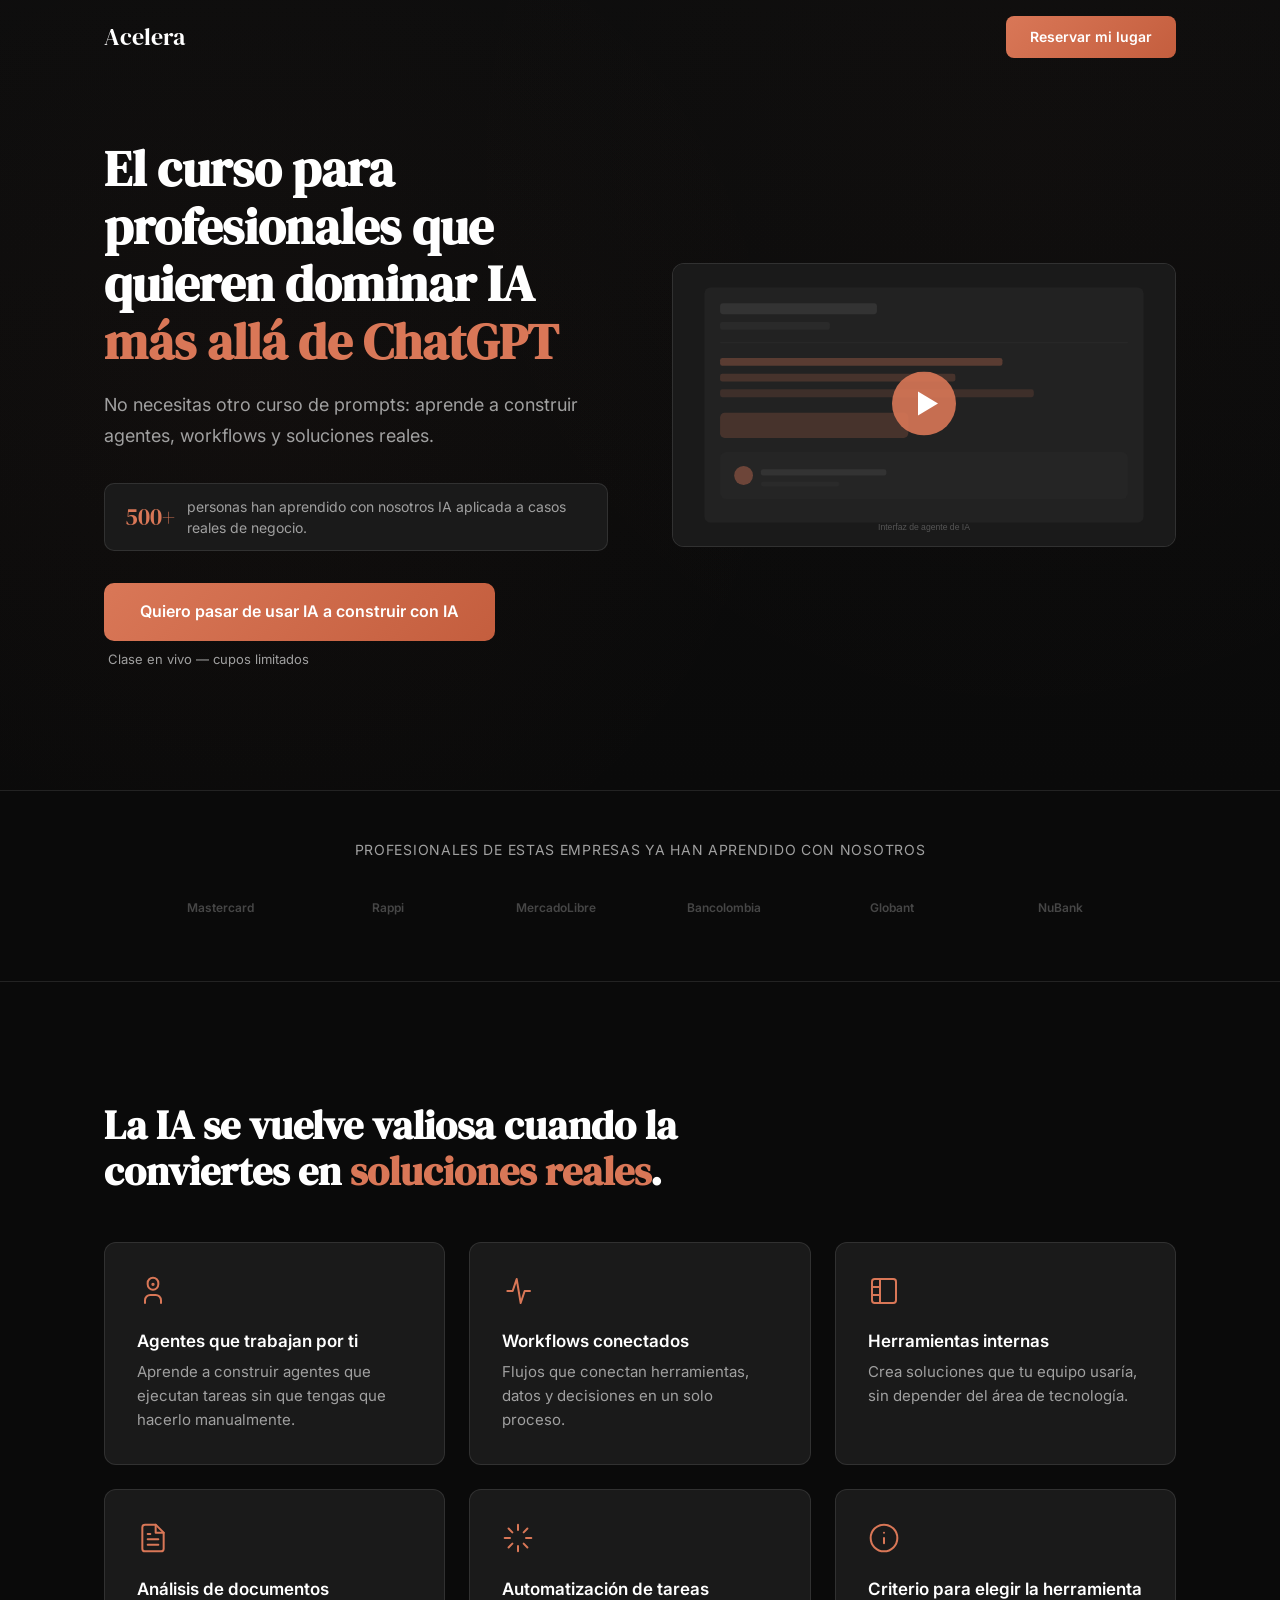
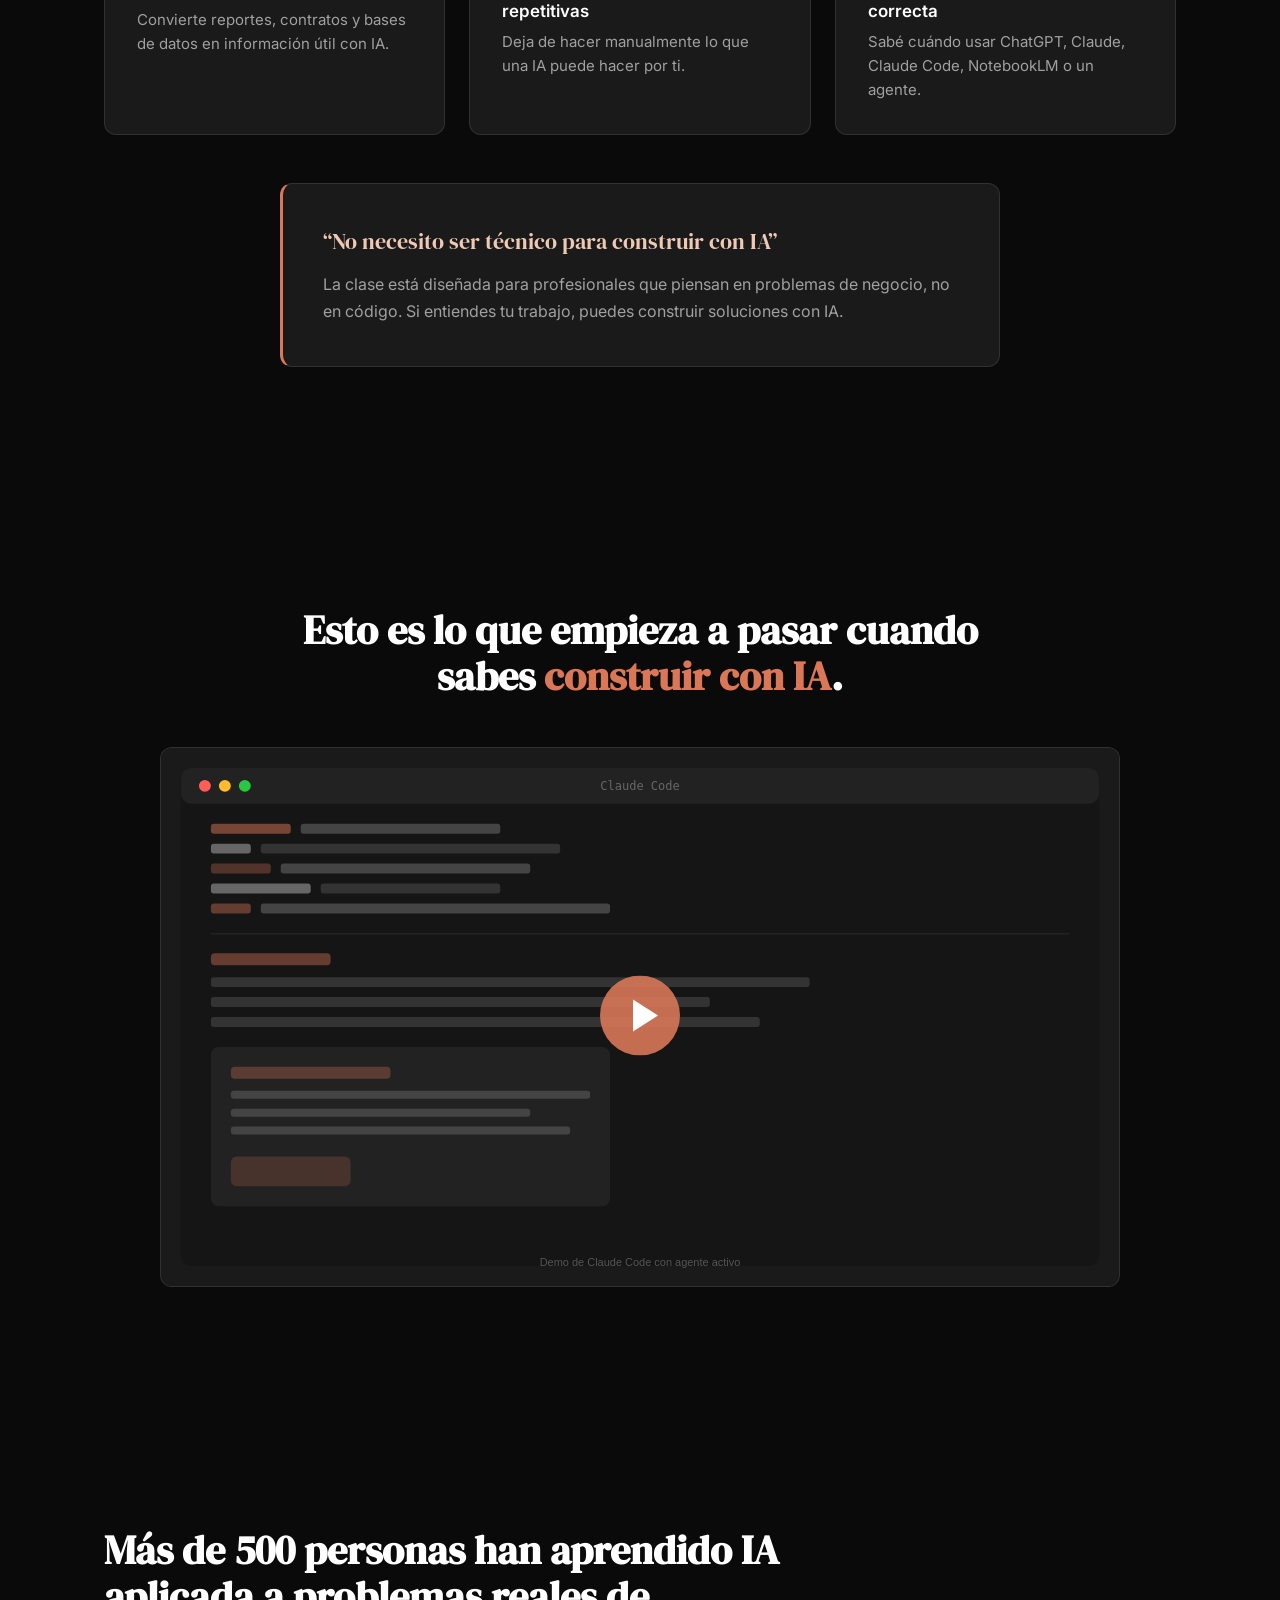
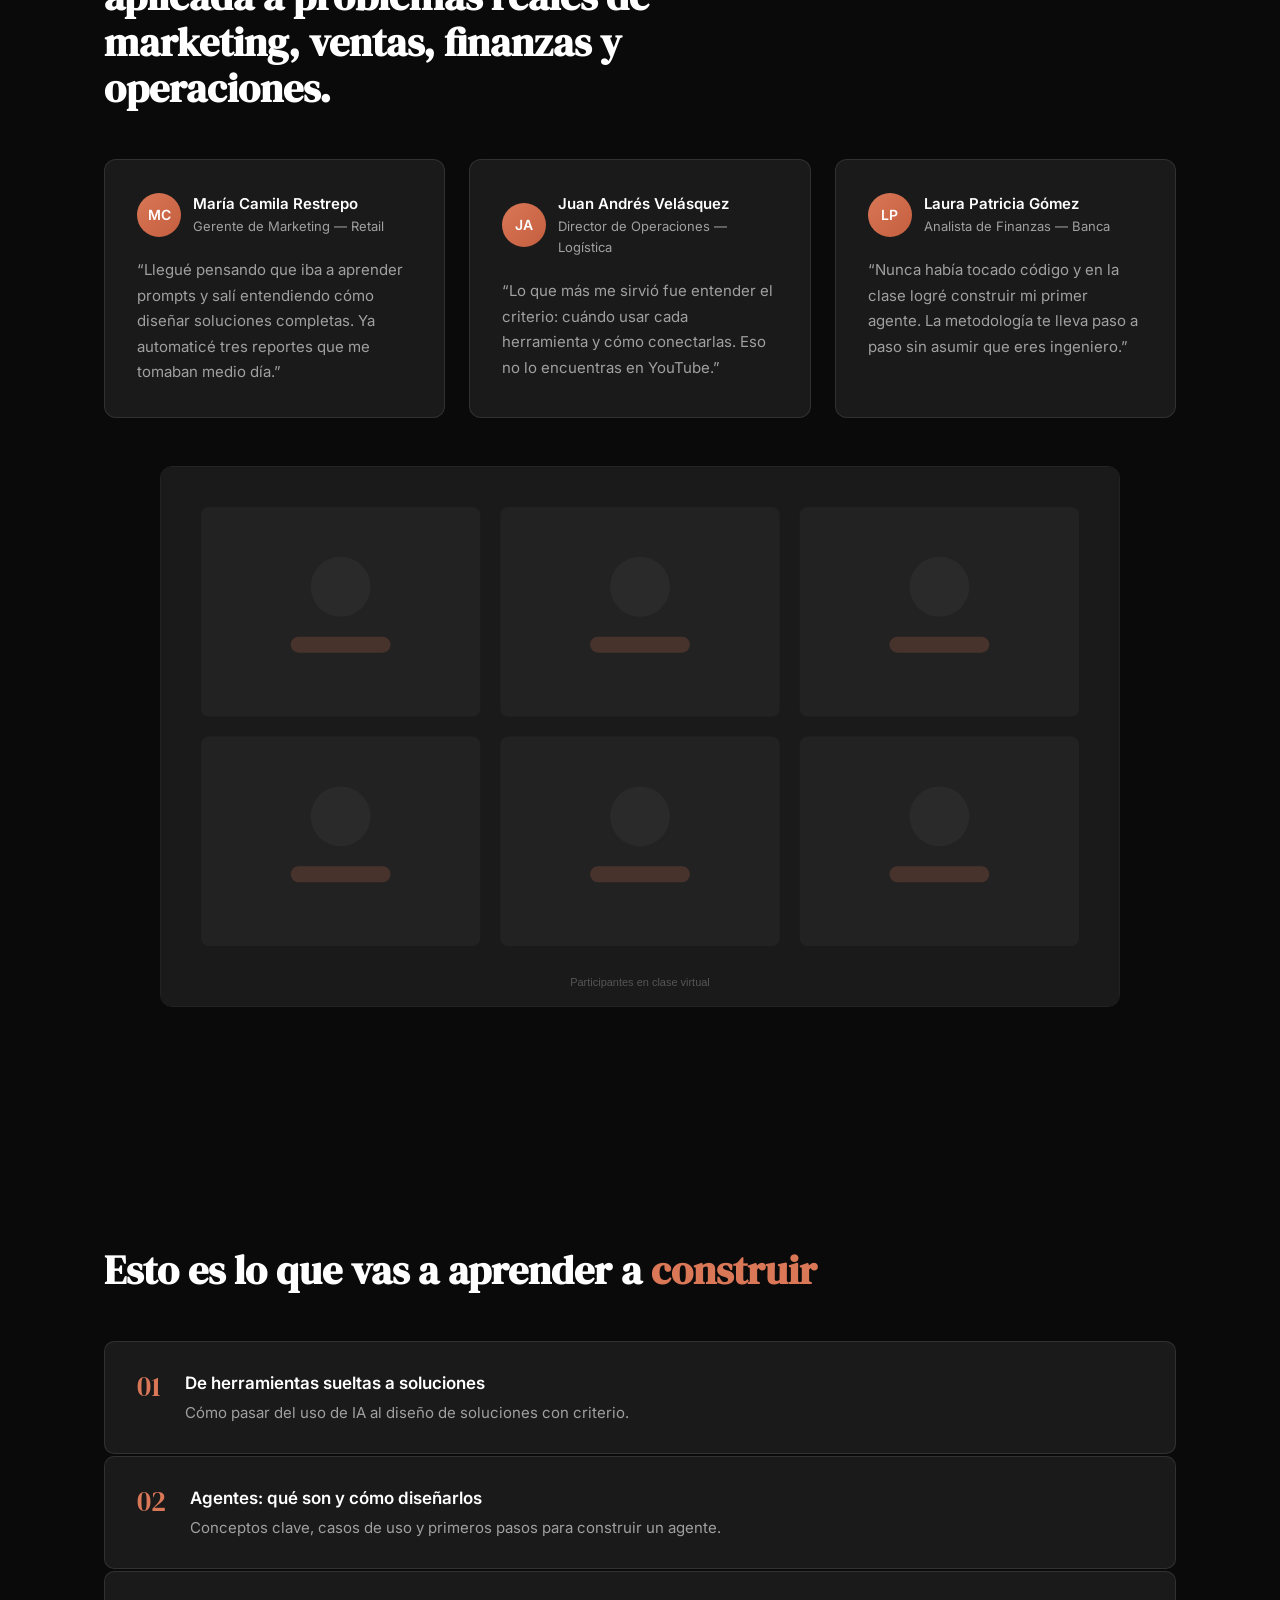
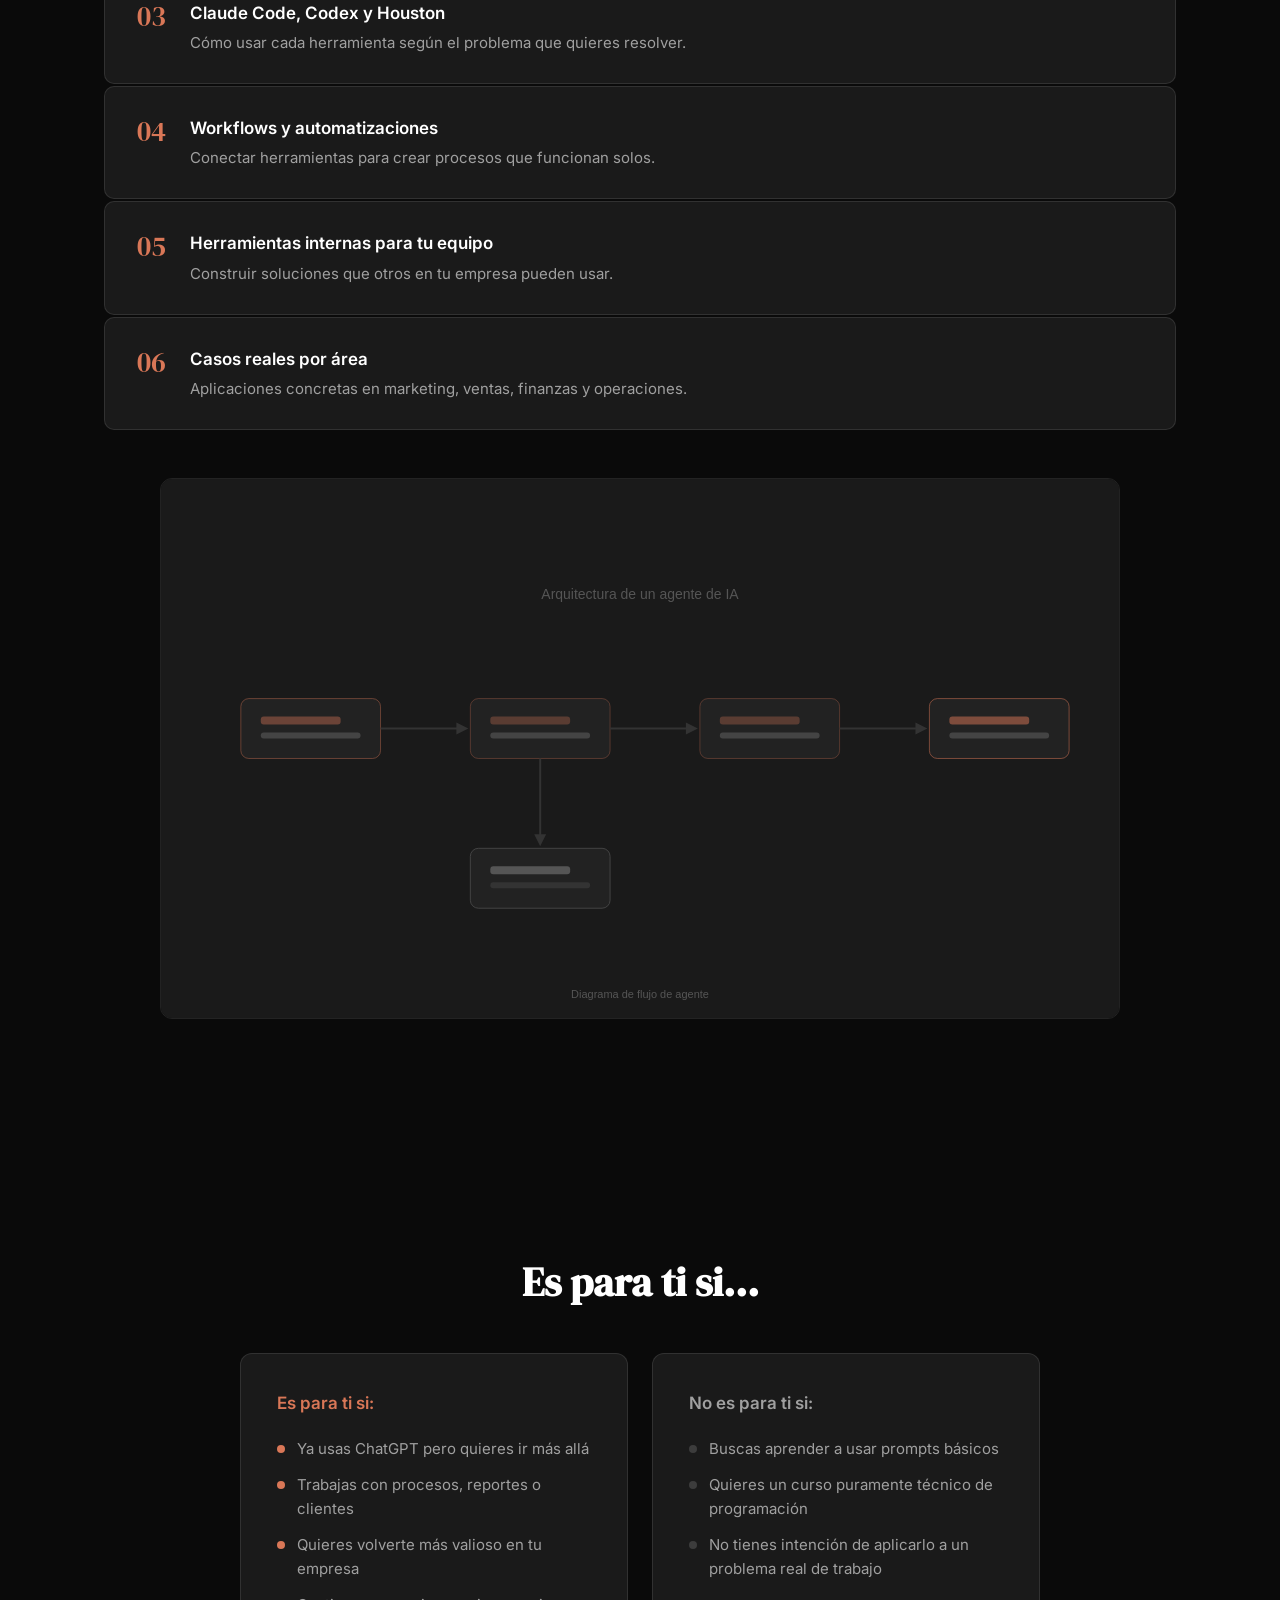
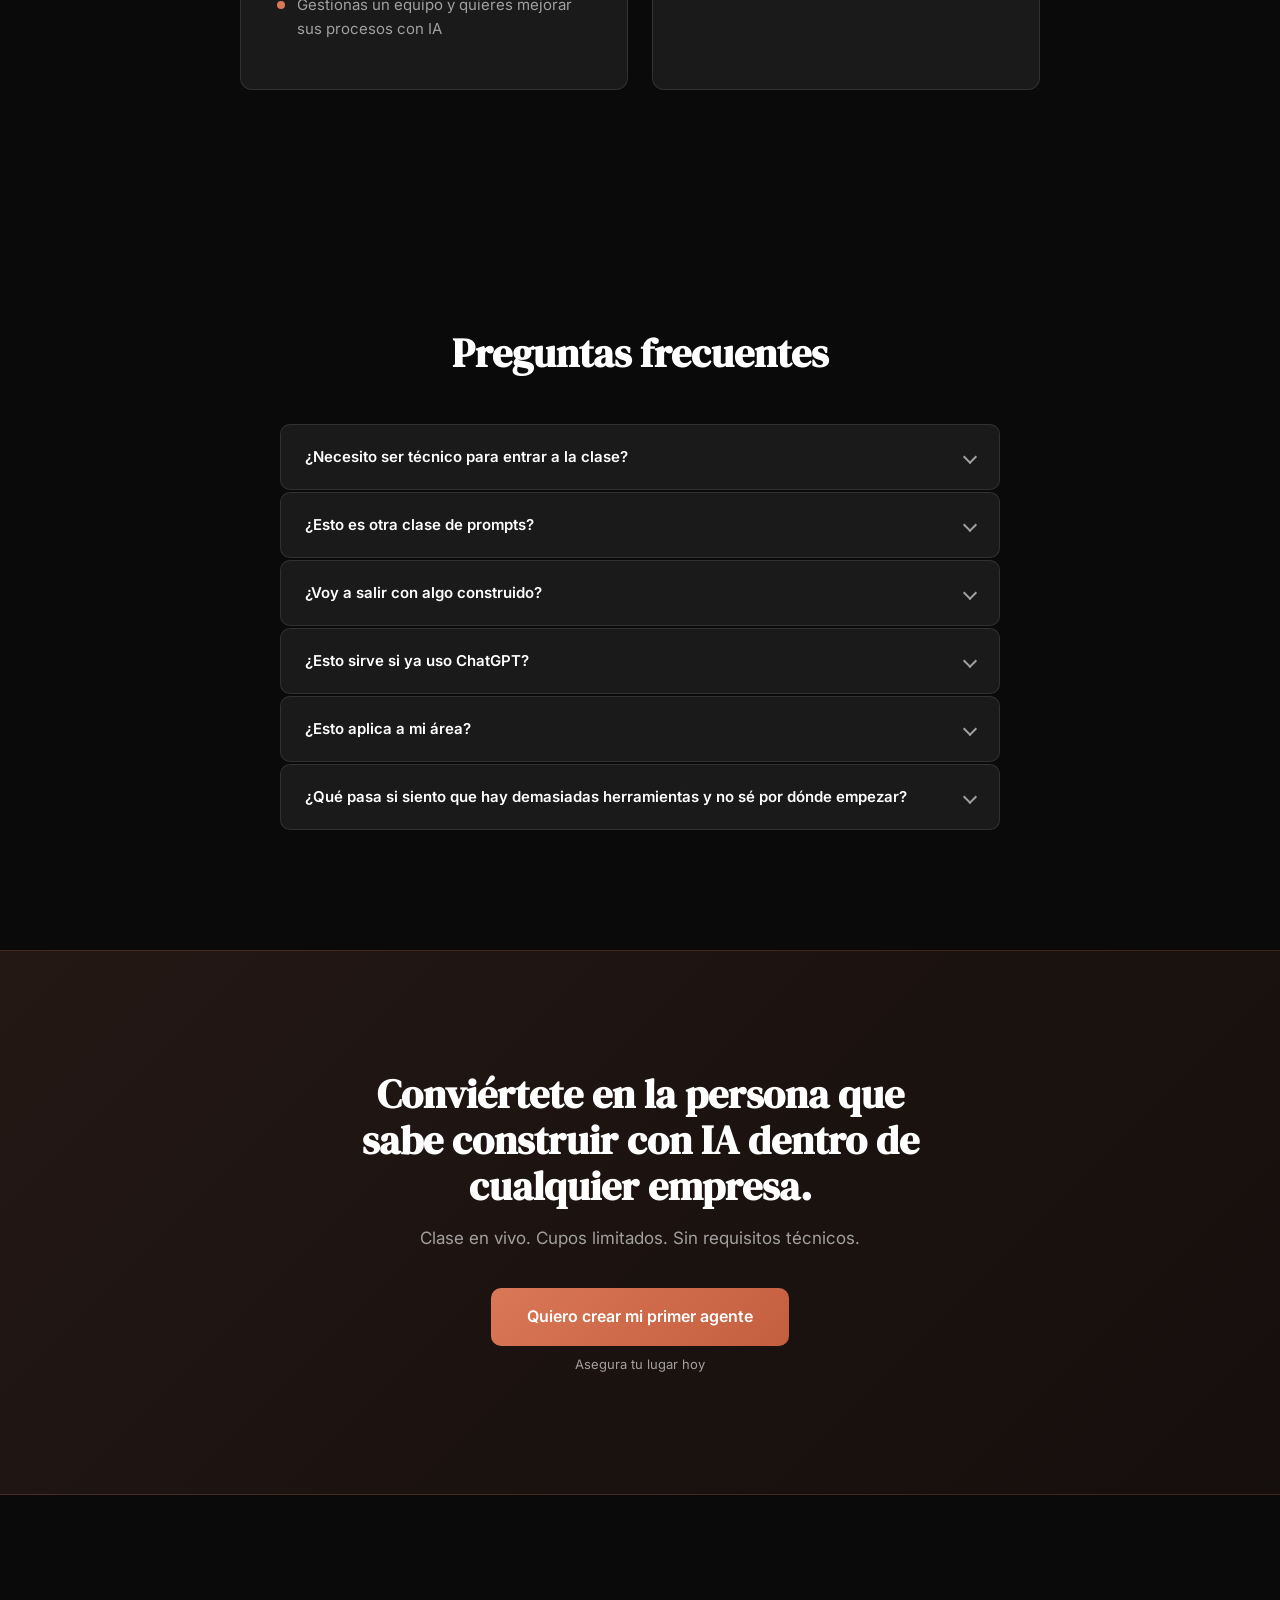
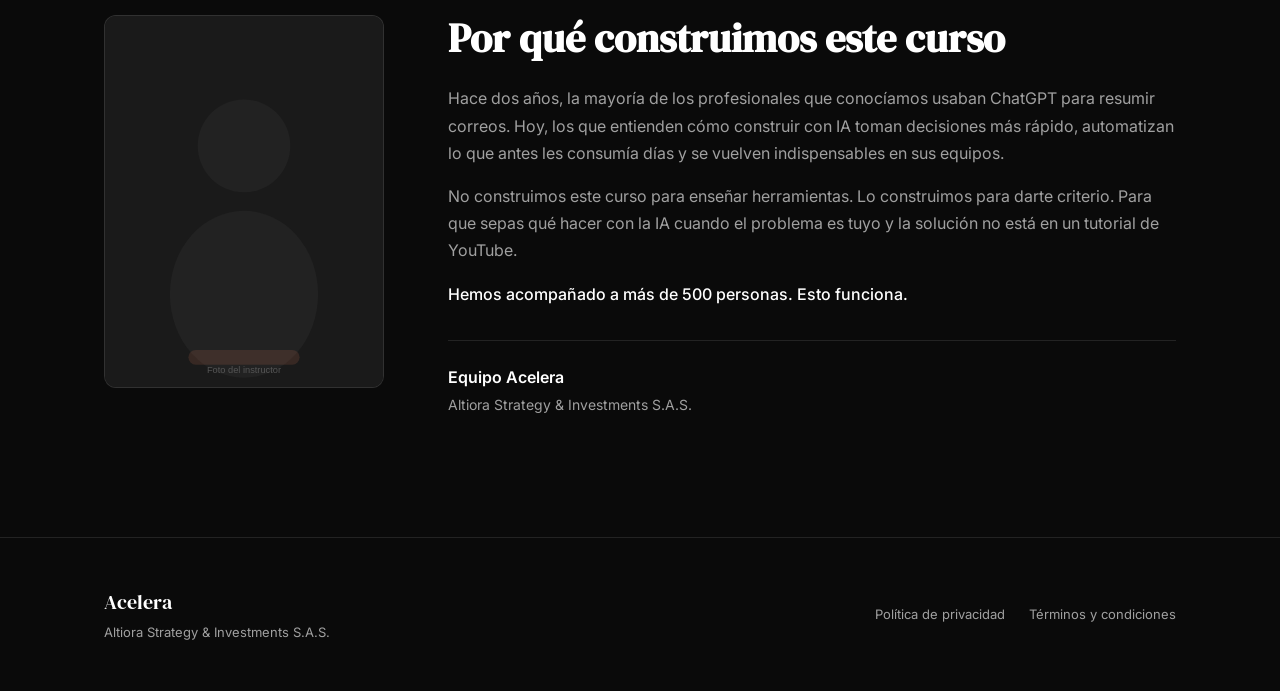
==== index.html @ f818c4be "Implementación +  tests landing page" ====
<!DOCTYPE html>
<html lang="es">
<head>
  <meta charset="UTF-8">
  <meta name="viewport" content="width=device-width, initial-scale=1.0">
  <meta name="description" content="Curso en vivo de IA aplicada al trabajo real. Aprende a construir agentes, workflows y soluciones reales. Sin requisitos t&eacute;cnicos.">
  <title>Curso de IA Aplicada al Trabajo Real | Acelera</title>
  <link rel="preconnect" href="https://fonts.googleapis.com">
  <link rel="preconnect" href="https://fonts.gstatic.com" crossorigin>
  <link href="https://fonts.googleapis.com/css2?family=DM+Serif+Display&family=Inter:wght@400;500;600;700&display=swap" rel="stylesheet">
  <link rel="stylesheet" href="styles.css">
</head>
<body>

  <!-- NAVBAR -->
  <nav class="navbar" id="navbar">
    <div class="container navbar__inner">
      <a href="#" class="navbar__logo">Acelera</a>
      <button class="navbar__toggle" id="navToggle" aria-label="Abrir men&uacute;">
        <span></span>
        <span></span>
        <span></span>
      </button>
      <a href="#cta-final" class="btn btn--primary navbar__cta">Reservar mi lugar</a>
    </div>
  </nav>

  <!-- BLOQUE 1: HERO -->
  <section class="hero" id="hero">
    <div class="container hero__inner">
      <div class="hero__content">
        <h1 class="hero__title">El curso para profesionales que quieren dominar IA <span class="text-accent">m&aacute;s all&aacute; de ChatGPT</span></h1>
        <p class="hero__subtitle">No necesitas otro curso de prompts: aprende a construir agentes, workflows y soluciones reales.</p>
        <div class="hero__proof">
          <div class="proof-badge">
            <span class="proof-badge__number">500+</span>
            <span class="proof-badge__text">personas han aprendido con nosotros IA aplicada a casos reales de negocio.</span>
          </div>
        </div>
        <div class="hero__cta">
          <a href="#cta-final" class="btn btn--primary btn--large">Quiero pasar de usar IA a construir con IA</a>
          <span class="hero__cta-sub">Clase en vivo &mdash; cupos limitados</span>
        </div>
      </div>
      <div class="hero__visual">
        <div class="video-placeholder" data-label="VIDEO: Demo de agente de IA en acci&oacute;n">
          <div class="video-inner">
            <img src="assets/placeholder-hero.svg" alt="Demo de un agente de IA siendo construido en clase en vivo" width="640" height="360">
            <button class="play-btn" aria-label="Reproducir video">
              <svg width="64" height="64" viewBox="0 0 64 64" fill="none">
                <circle cx="32" cy="32" r="32" fill="rgba(217,119,87,0.9)"/>
                <polygon points="26,20 26,44 46,32" fill="#fff"/>
              </svg>
            </button>
          </div>
        </div>
      </div>
    </div>
  </section>

  <!-- BLOQUE 2: LOGOS -->
  <section class="logos" id="logos">
    <div class="container">
      <p class="logos__intro">Profesionales de estas empresas ya han aprendido con nosotros</p>
      <div class="logos__grid">
        <div class="logos__item">
          <svg viewBox="0 0 160 40" fill="currentColor" aria-label="Mastercard"><text x="50%" y="50%" dominant-baseline="middle" text-anchor="middle" font-family="Inter" font-size="16" font-weight="600">Mastercard</text></svg>
        </div>
        <div class="logos__item">
          <svg viewBox="0 0 160 40" fill="currentColor" aria-label="Rappi"><text x="50%" y="50%" dominant-baseline="middle" text-anchor="middle" font-family="Inter" font-size="16" font-weight="600">Rappi</text></svg>
        </div>
        <div class="logos__item">
          <svg viewBox="0 0 160 40" fill="currentColor" aria-label="MercadoLibre"><text x="50%" y="50%" dominant-baseline="middle" text-anchor="middle" font-family="Inter" font-size="16" font-weight="600">MercadoLibre</text></svg>
        </div>
        <div class="logos__item">
          <svg viewBox="0 0 160 40" fill="currentColor" aria-label="Bancolombia"><text x="50%" y="50%" dominant-baseline="middle" text-anchor="middle" font-family="Inter" font-size="16" font-weight="600">Bancolombia</text></svg>
        </div>
        <div class="logos__item">
          <svg viewBox="0 0 160 40" fill="currentColor" aria-label="Globant"><text x="50%" y="50%" dominant-baseline="middle" text-anchor="middle" font-family="Inter" font-size="16" font-weight="600">Globant</text></svg>
        </div>
        <div class="logos__item">
          <svg viewBox="0 0 160 40" fill="currentColor" aria-label="NuBank"><text x="50%" y="50%" dominant-baseline="middle" text-anchor="middle" font-family="Inter" font-size="16" font-weight="600">NuBank</text></svg>
        </div>
      </div>
    </div>
  </section>

  <!-- BLOQUE 3: FEATURES -->
  <section class="features" id="features">
    <div class="container">
      <h2 class="section-title">La IA se vuelve valiosa cuando la conviertes en <span class="text-accent">soluciones reales</span>.</h2>
      <div class="features__grid">
        <div class="feature-card">
          <div class="feature-card__icon">
            <svg width="32" height="32" viewBox="0 0 24 24" fill="none" stroke="currentColor" stroke-width="1.5" stroke-linecap="round" stroke-linejoin="round">
              <path d="M12 2a4 4 0 0 1 4 4v1a4 4 0 0 1-8 0V6a4 4 0 0 1 4-4z"/>
              <path d="M6 21v-2a4 4 0 0 1 4-4h4a4 4 0 0 1 4 4v2"/>
              <circle cx="12" cy="7" r="0.5" fill="currentColor"/>
            </svg>
          </div>
          <h3 class="feature-card__title">Agentes que trabajan por ti</h3>
          <p class="feature-card__desc">Aprende a construir agentes que ejecutan tareas sin que tengas que hacerlo manualmente.</p>
        </div>
        <div class="feature-card">
          <div class="feature-card__icon">
            <svg width="32" height="32" viewBox="0 0 24 24" fill="none" stroke="currentColor" stroke-width="1.5" stroke-linecap="round" stroke-linejoin="round">
              <path d="M4 12h4l3-9 3 18 3-9h4"/>
            </svg>
          </div>
          <h3 class="feature-card__title">Workflows conectados</h3>
          <p class="feature-card__desc">Flujos que conectan herramientas, datos y decisiones en un solo proceso.</p>
        </div>
        <div class="feature-card">
          <div class="feature-card__icon">
            <svg width="32" height="32" viewBox="0 0 24 24" fill="none" stroke="currentColor" stroke-width="1.5" stroke-linecap="round" stroke-linejoin="round">
              <rect x="3" y="3" width="18" height="18" rx="2"/>
              <path d="M9 3v18"/>
              <path d="M3 9h6"/>
              <path d="M3 15h6"/>
            </svg>
          </div>
          <h3 class="feature-card__title">Herramientas internas</h3>
          <p class="feature-card__desc">Crea soluciones que tu equipo usar&iacute;a, sin depender del &aacute;rea de tecnolog&iacute;a.</p>
        </div>
        <div class="feature-card">
          <div class="feature-card__icon">
            <svg width="32" height="32" viewBox="0 0 24 24" fill="none" stroke="currentColor" stroke-width="1.5" stroke-linecap="round" stroke-linejoin="round">
              <path d="M14 2H6a2 2 0 0 0-2 2v16a2 2 0 0 0 2 2h12a2 2 0 0 0 2-2V8z"/>
              <path d="M14 2v6h6"/>
              <path d="M16 13H8"/>
              <path d="M16 17H8"/>
              <path d="M10 9H8"/>
            </svg>
          </div>
          <h3 class="feature-card__title">An&aacute;lisis de documentos</h3>
          <p class="feature-card__desc">Convierte reportes, contratos y bases de datos en informaci&oacute;n &uacute;til con IA.</p>
        </div>
        <div class="feature-card">
          <div class="feature-card__icon">
            <svg width="32" height="32" viewBox="0 0 24 24" fill="none" stroke="currentColor" stroke-width="1.5" stroke-linecap="round" stroke-linejoin="round">
              <path d="M12 2v4"/>
              <path d="M12 18v4"/>
              <path d="M4.93 4.93l2.83 2.83"/>
              <path d="M16.24 16.24l2.83 2.83"/>
              <path d="M2 12h4"/>
              <path d="M18 12h4"/>
              <path d="M4.93 19.07l2.83-2.83"/>
              <path d="M16.24 7.76l2.83-2.83"/>
            </svg>
          </div>
          <h3 class="feature-card__title">Automatizaci&oacute;n de tareas repetitivas</h3>
          <p class="feature-card__desc">Deja de hacer manualmente lo que una IA puede hacer por ti.</p>
        </div>
        <div class="feature-card">
          <div class="feature-card__icon">
            <svg width="32" height="32" viewBox="0 0 24 24" fill="none" stroke="currentColor" stroke-width="1.5" stroke-linecap="round" stroke-linejoin="round">
              <circle cx="12" cy="12" r="10"/>
              <path d="M12 16v-4"/>
              <path d="M12 8h.01"/>
            </svg>
          </div>
          <h3 class="feature-card__title">Criterio para elegir la herramienta correcta</h3>
          <p class="feature-card__desc">Sab&eacute; cu&aacute;ndo usar ChatGPT, Claude, Claude Code, NotebookLM o un agente.</p>
        </div>
      </div>

      <!-- Manejo de objecion -->
      <div class="objection-card">
        <p class="objection-card__quote">&ldquo;No necesito ser t&eacute;cnico para construir con IA&rdquo;</p>
        <p class="objection-card__text">La clase est&aacute; dise&ntilde;ada para profesionales que piensan en problemas de negocio, no en c&oacute;digo. Si entiendes tu trabajo, puedes construir soluciones con IA.</p>
      </div>
    </div>
  </section>

  <!-- BLOQUE 4: VIDEO DEMO -->
  <section class="demo" id="demo">
    <div class="container">
      <h2 class="section-title">Esto es lo que empieza a pasar cuando sabes <span class="text-accent">construir con IA</span>.</h2>
      <div class="video-placeholder video-placeholder--large" data-label="VIDEO: Demo del curso">
        <div class="video-inner">
          <img src="assets/placeholder-demo.svg" alt="Captura de pantalla de Claude Code con un agente activo siendo construido en la clase" width="960" height="540">
          <button class="play-btn" aria-label="Reproducir video de demostraci&oacute;n">
            <svg width="80" height="80" viewBox="0 0 80 80" fill="none">
              <circle cx="40" cy="40" r="40" fill="rgba(217,119,87,0.9)"/>
              <polygon points="33,24 33,56 58,40" fill="#fff"/>
            </svg>
          </button>
        </div>
      </div>
    </div>
  </section>

  <!-- BLOQUE 5: TESTIMONIOS -->
  <section class="testimonials" id="testimonials">
    <div class="container">
      <h2 class="section-title">M&aacute;s de 500 personas han aprendido IA aplicada a problemas reales de marketing, ventas, finanzas y operaciones.</h2>
      <div class="testimonials__grid">
        <div class="testimonial-card">
          <div class="testimonial-card__header">
            <div class="testimonial-card__avatar">MC</div>
            <div>
              <p class="testimonial-card__name">Mar&iacute;a Camila Restrepo</p>
              <p class="testimonial-card__role">Gerente de Marketing &mdash; Retail</p>
            </div>
          </div>
          <blockquote class="testimonial-card__quote">&ldquo;Llegu&eacute; pensando que iba a aprender prompts y sal&iacute; entendiendo c&oacute;mo dise&ntilde;ar soluciones completas. Ya automatic&eacute; tres reportes que me tomaban medio d&iacute;a.&rdquo;</blockquote>
        </div>
        <div class="testimonial-card">
          <div class="testimonial-card__header">
            <div class="testimonial-card__avatar">JA</div>
            <div>
              <p class="testimonial-card__name">Juan Andr&eacute;s Vel&aacute;squez</p>
              <p class="testimonial-card__role">Director de Operaciones &mdash; Log&iacute;stica</p>
            </div>
          </div>
          <blockquote class="testimonial-card__quote">&ldquo;Lo que m&aacute;s me sirvi&oacute; fue entender el criterio: cu&aacute;ndo usar cada herramienta y c&oacute;mo conectarlas. Eso no lo encuentras en YouTube.&rdquo;</blockquote>
        </div>
        <div class="testimonial-card">
          <div class="testimonial-card__header">
            <div class="testimonial-card__avatar">LP</div>
            <div>
              <p class="testimonial-card__name">Laura Patricia G&oacute;mez</p>
              <p class="testimonial-card__role">Analista de Finanzas &mdash; Banca</p>
            </div>
          </div>
          <blockquote class="testimonial-card__quote">&ldquo;Nunca hab&iacute;a tocado c&oacute;digo y en la clase logr&eacute; construir mi primer agente. La metodolog&iacute;a te lleva paso a paso sin asumir que eres ingeniero.&rdquo;</blockquote>
        </div>
      </div>
      <figure class="img-placeholder" data-label="IMAGEN: Participantes en clase virtual">
        <img src="assets/placeholder-testimonials.svg" alt="Grupo de personas participando activamente en una clase virtual de IA, pantallas visibles con interfaces de trabajo" loading="lazy" width="960" height="540">
      </figure>
    </div>
  </section>

  <!-- BLOQUE 6: CONTENIDO DEL CURSO -->
  <section class="curriculum" id="curriculum">
    <div class="container">
      <h2 class="section-title">Esto es lo que vas a aprender a <span class="text-accent">construir</span></h2>
      <div class="curriculum__list">
        <div class="curriculum__item">
          <span class="curriculum__number">01</span>
          <div>
            <h3 class="curriculum__module">De herramientas sueltas a soluciones</h3>
            <p class="curriculum__desc">C&oacute;mo pasar del uso de IA al dise&ntilde;o de soluciones con criterio.</p>
          </div>
        </div>
        <div class="curriculum__item">
          <span class="curriculum__number">02</span>
          <div>
            <h3 class="curriculum__module">Agentes: qu&eacute; son y c&oacute;mo dise&ntilde;arlos</h3>
            <p class="curriculum__desc">Conceptos clave, casos de uso y primeros pasos para construir un agente.</p>
          </div>
        </div>
        <div class="curriculum__item">
          <span class="curriculum__number">03</span>
          <div>
            <h3 class="curriculum__module">Claude Code, Codex y Houston</h3>
            <p class="curriculum__desc">C&oacute;mo usar cada herramienta seg&uacute;n el problema que quieres resolver.</p>
          </div>
        </div>
        <div class="curriculum__item">
          <span class="curriculum__number">04</span>
          <div>
            <h3 class="curriculum__module">Workflows y automatizaciones</h3>
            <p class="curriculum__desc">Conectar herramientas para crear procesos que funcionan solos.</p>
          </div>
        </div>
        <div class="curriculum__item">
          <span class="curriculum__number">05</span>
          <div>
            <h3 class="curriculum__module">Herramientas internas para tu equipo</h3>
            <p class="curriculum__desc">Construir soluciones que otros en tu empresa pueden usar.</p>
          </div>
        </div>
        <div class="curriculum__item">
          <span class="curriculum__number">06</span>
          <div>
            <h3 class="curriculum__module">Casos reales por &aacute;rea</h3>
            <p class="curriculum__desc">Aplicaciones concretas en marketing, ventas, finanzas y operaciones.</p>
          </div>
        </div>
      </div>
      <figure class="img-placeholder" data-label="IMAGEN: Diagrama de flujo de agente de IA">
        <img src="assets/placeholder-curriculum.svg" alt="Diagrama visual de flujo mostrando la arquitectura de un agente de IA en pantalla" loading="lazy" width="960" height="540">
      </figure>
    </div>
  </section>

  <!-- BLOQUE 7: PARA QUIEN ES -->
  <section class="audience" id="audience">
    <div class="container">
      <h2 class="section-title">Es para ti si...</h2>
      <div class="audience__grid">
        <div class="audience__col audience__col--yes">
          <h3 class="audience__heading audience__heading--yes">Es para ti si:</h3>
          <ul class="audience__list">
            <li>Ya usas ChatGPT pero quieres ir m&aacute;s all&aacute;</li>
            <li>Trabajas con procesos, reportes o clientes</li>
            <li>Quieres volverte m&aacute;s valioso en tu empresa</li>
            <li>Gestionas un equipo y quieres mejorar sus procesos con IA</li>
          </ul>
        </div>
        <div class="audience__col audience__col--no">
          <h3 class="audience__heading audience__heading--no">No es para ti si:</h3>
          <ul class="audience__list">
            <li>Buscas aprender a usar prompts b&aacute;sicos</li>
            <li>Quieres un curso puramente t&eacute;cnico de programaci&oacute;n</li>
            <li>No tienes intenci&oacute;n de aplicarlo a un problema real de trabajo</li>
          </ul>
        </div>
      </div>
    </div>
  </section>

  <!-- BLOQUE 8: FAQ -->
  <section class="faq" id="faq">
    <div class="container">
      <h2 class="section-title">Preguntas frecuentes</h2>
      <div class="faq__list">
        <details class="faq__item">
          <summary class="faq__question">&iquest;Necesito ser t&eacute;cnico para entrar a la clase?</summary>
          <div class="faq__answer">
            <p>No. La clase est&aacute; pensada para profesionales y empresarios. La idea es que entiendas c&oacute;mo pensar, dise&ntilde;ar y construir soluciones usando herramientas como Claude Code, Codex, Houston, ChatGPT, agentes y automatizaciones.</p>
          </div>
        </details>
        <details class="faq__item">
          <summary class="faq__question">&iquest;Esto es otra clase de prompts?</summary>
          <div class="faq__answer">
            <p>No. Los prompts son solo una parte peque&ntilde;a. El enfoque es aprender a construir soluciones reales: agentes, workflows, automatizaciones, herramientas internas, reportes y procesos que puedes aplicar en tu trabajo.</p>
          </div>
        </details>
        <details class="faq__item">
          <summary class="faq__question">&iquest;Voy a salir con algo construido?</summary>
          <div class="faq__answer">
            <p>La idea es que salgas entendiendo c&oacute;mo se construye una soluci&oacute;n real con IA y avances hacia tu primer agente, workflow o sistema aplicado a una tarea concreta.</p>
          </div>
        </details>
        <details class="faq__item">
          <summary class="faq__question">&iquest;Esto sirve si ya uso ChatGPT?</summary>
          <div class="faq__answer">
            <p>S&iacute;. Esta clase es exactamente para pasar del uso b&aacute;sico de ChatGPT a un nivel m&aacute;s avanzado: saber cu&aacute;ndo usar ChatGPT, Claude, Claude Code, NotebookLM, Codex, Houston, agentes o automatizaciones seg&uacute;n el problema.</p>
          </div>
        </details>
        <details class="faq__item">
          <summary class="faq__question">&iquest;Esto aplica a mi &aacute;rea?</summary>
          <div class="faq__answer">
            <p>S&iacute;, si trabajas con informaci&oacute;n, procesos, reportes, clientes, documentos, reuniones o tareas repetitivas. Se aterrizan casos en marketing, ventas, finanzas, operaciones y procesos internos.</p>
          </div>
        </details>
        <details class="faq__item">
          <summary class="faq__question">&iquest;Qu&eacute; pasa si siento que hay demasiadas herramientas y no s&eacute; por d&oacute;nde empezar?</summary>
          <div class="faq__answer">
            <p>Ese es uno de los problemas que vamos a resolver. No necesitas perseguir cada herramienta nueva. Necesitas criterio para saber cu&aacute;l usar, cu&aacute;ndo usarla y c&oacute;mo convertirla en una soluci&oacute;n &uacute;til.</p>
          </div>
        </details>
      </div>
    </div>
  </section>

  <!-- BLOQUE 9: CTA SECUNDARIO -->
  <section class="cta-section" id="cta-final">
    <div class="container cta-section__inner">
      <h2 class="cta-section__title">Convi&eacute;rtete en la persona que sabe construir con IA dentro de cualquier empresa.</h2>
      <p class="cta-section__subtitle">Clase en vivo. Cupos limitados. Sin requisitos t&eacute;cnicos.</p>
      <div class="cta-section__action">
        <a href="#" class="btn btn--primary btn--large">Quiero crear mi primer agente</a>
        <span class="cta-section__sub">Asegura tu lugar hoy</span>
      </div>
    </div>
  </section>

  <!-- BLOQUE 10: FUNDADOR -->
  <section class="founder" id="founder">
    <div class="container founder__inner">
      <div class="founder__photo">
        <img src="assets/placeholder-instructor.svg" alt="Foto del instructor del curso de IA aplicada" width="300" height="400" loading="lazy">
      </div>
      <div class="founder__content">
        <h2 class="section-title">Por qu&eacute; construimos este curso</h2>
        <div class="founder__text">
          <p>Hace dos a&ntilde;os, la mayor&iacute;a de los profesionales que conoc&iacute;amos usaban ChatGPT para resumir correos. Hoy, los que entienden c&oacute;mo construir con IA toman decisiones m&aacute;s r&aacute;pido, automatizan lo que antes les consum&iacute;a d&iacute;as y se vuelven indispensables en sus equipos.</p>
          <p>No construimos este curso para ense&ntilde;ar herramientas. Lo construimos para darte criterio. Para que sepas qu&eacute; hacer con la IA cuando el problema es tuyo y la soluci&oacute;n no est&aacute; en un tutorial de YouTube.</p>
          <p>Hemos acompa&ntilde;ado a m&aacute;s de 500 personas. Esto funciona.</p>
        </div>
        <div class="founder__signature">
          <p class="founder__name">Equipo Acelera</p>
          <p class="founder__company">Altiora Strategy &amp; Investments S.A.S.</p>
        </div>
      </div>
    </div>
  </section>

  <!-- FOOTER -->
  <footer class="footer">
    <div class="container footer__inner">
      <div class="footer__brand">
        <a href="#" class="footer__logo">Acelera</a>
        <p class="footer__company">Altiora Strategy &amp; Investments S.A.S.</p>
      </div>
      <div class="footer__links">
        <a href="#">Pol&iacute;tica de privacidad</a>
        <a href="#">T&eacute;rminos y condiciones</a>
      </div>
    </div>
  </footer>

  <script src="main.js"></script>
</body>
</html>
---- styles.css ----
/* ========================================
   VARIABLES & RESET
   ======================================== */
:root {
  --color-bg: #0A0A0A;
  --color-surface: #1A1A1A;
  --color-accent: #D97757;
  --color-accent-hover: #C45E3E;
  --color-accent-soft: #F0C9B4;
  --color-text-primary: #FFFFFF;
  --color-text-secondary: #A0A0A0;
  --color-border: rgba(255, 255, 255, 0.1);
  --color-gradient: linear-gradient(135deg, #D97757, #C45E3E);

  --font-body: 'Inter', -apple-system, BlinkMacSystemFont, sans-serif;
  --font-display: 'DM Serif Display', Georgia, serif;

  --container-max: 1120px;
  --section-pad: 120px;
  --section-pad-mobile: 72px;
}

*,
*::before,
*::after {
  margin: 0;
  padding: 0;
  box-sizing: border-box;
}

html {
  font-size: 16px;
  scroll-behavior: smooth;
  -webkit-font-smoothing: antialiased;
  -moz-osx-font-smoothing: grayscale;
}

body {
  font-family: var(--font-body);
  background-color: var(--color-bg);
  color: var(--color-text-primary);
  line-height: 1.6;
  overflow-x: hidden;
}

img {
  max-width: 100%;
  height: auto;
  display: block;
}

a {
  color: inherit;
  text-decoration: none;
}

ul {
  list-style: none;
}

/* ========================================
   UTILITIES
   ======================================== */
.container {
  width: 100%;
  max-width: var(--container-max);
  margin: 0 auto;
  padding: 0 24px;
}

.text-accent {
  color: var(--color-accent);
}

.section-title {
  font-family: var(--font-display);
  font-size: clamp(1.75rem, 4vw, 2.5rem);
  line-height: 1.15;
  margin-bottom: 48px;
  max-width: 720px;
}

/* Scroll animation */
.fade-in {
  opacity: 0;
  transform: translateY(24px);
  transition: opacity 0.6s ease, transform 0.6s ease;
}

.fade-in.visible {
  opacity: 1;
  transform: translateY(0);
}

/* ========================================
   BUTTONS
   ======================================== */
.btn {
  display: inline-flex;
  align-items: center;
  justify-content: center;
  font-family: var(--font-body);
  font-weight: 600;
  font-size: 0.9375rem;
  border: none;
  border-radius: 8px;
  cursor: pointer;
  transition: background-color 0.2s ease, transform 0.15s ease;
  text-align: center;
}

.btn--primary {
  background: var(--color-gradient);
  color: #fff;
  padding: 12px 28px;
}

.btn--primary:hover {
  background: var(--color-accent-hover);
  transform: translateY(-1px);
}

.btn--large {
  padding: 16px 36px;
  font-size: 1rem;
  border-radius: 10px;
}

/* ========================================
   NAVBAR
   ======================================== */
.navbar {
  position: fixed;
  top: 0;
  left: 0;
  right: 0;
  z-index: 1000;
  padding: 16px 0;
  background: transparent;
  transition: background-color 0.3s ease, backdrop-filter 0.3s ease;
}

.navbar.scrolled {
  background: rgba(10, 10, 10, 0.92);
  backdrop-filter: blur(12px);
  -webkit-backdrop-filter: blur(12px);
  border-bottom: 1px solid var(--color-border);
}

.navbar__inner {
  display: flex;
  align-items: center;
  justify-content: space-between;
}

.navbar__logo {
  font-family: var(--font-display);
  font-size: 1.5rem;
  color: var(--color-text-primary);
}

.navbar__cta {
  font-size: 0.875rem;
  padding: 10px 24px;
}

.navbar__toggle {
  display: none;
  flex-direction: column;
  gap: 5px;
  background: none;
  border: none;
  cursor: pointer;
  padding: 4px;
}

.navbar__toggle span {
  display: block;
  width: 22px;
  height: 2px;
  background: var(--color-text-primary);
  border-radius: 2px;
  transition: transform 0.2s ease, opacity 0.2s ease;
}

/* ========================================
   HERO
   ======================================== */
.hero {
  padding-top: 140px;
  padding-bottom: var(--section-pad);
  background: linear-gradient(180deg, #0D0D0D 0%, var(--color-bg) 100%);
  position: relative;
  overflow: hidden;
}

.hero::before {
  content: '';
  position: absolute;
  top: 0;
  left: 0;
  right: 0;
  bottom: 0;
  background-image:
    radial-gradient(circle at 20% 50%, rgba(217, 119, 87, 0.03) 0%, transparent 50%),
    radial-gradient(circle at 80% 20%, rgba(217, 119, 87, 0.02) 0%, transparent 50%);
  pointer-events: none;
}

.hero__inner {
  display: grid;
  grid-template-columns: 1fr 1fr;
  gap: 64px;
  align-items: center;
  position: relative;
}

.hero__title {
  font-family: var(--font-display);
  font-size: clamp(2rem, 5vw, 3.125rem);
  line-height: 1.15;
  margin-bottom: 20px;
}

.hero__subtitle {
  font-size: 1.125rem;
  color: var(--color-text-secondary);
  margin-bottom: 32px;
  max-width: 480px;
  line-height: 1.7;
}

.proof-badge {
  display: flex;
  align-items: center;
  gap: 12px;
  padding: 12px 20px;
  background: var(--color-surface);
  border: 1px solid var(--color-border);
  border-radius: 10px;
  margin-bottom: 32px;
}

.proof-badge__number {
  font-family: var(--font-display);
  font-size: 1.5rem;
  color: var(--color-accent);
  flex-shrink: 0;
}

.proof-badge__text {
  font-size: 0.875rem;
  color: var(--color-text-secondary);
  line-height: 1.5;
}

.hero__cta {
  display: flex;
  flex-direction: column;
  gap: 8px;
  align-items: flex-start;
}

.hero__cta-sub {
  font-size: 0.8125rem;
  color: var(--color-text-secondary);
  padding-left: 4px;
}

/* Video placeholder */
.video-placeholder {
  position: relative;
  border-radius: 12px;
  overflow: hidden;
  border: 1px solid var(--color-border);
  background: var(--color-surface);
}

.video-inner {
  position: relative;
  aspect-ratio: 16 / 9;
}

.video-inner img {
  width: 100%;
  height: 100%;
  object-fit: cover;
}

.play-btn {
  position: absolute;
  top: 50%;
  left: 50%;
  transform: translate(-50%, -50%);
  background: none;
  border: none;
  cursor: pointer;
  transition: transform 0.2s ease, opacity 0.2s ease;
  z-index: 2;
}

.play-btn:hover {
  transform: translate(-50%, -50%) scale(1.08);
}

.video-placeholder--large {
  max-width: 960px;
  margin: 0 auto;
}

/* ========================================
   LOGOS
   ======================================== */
.logos {
  padding: 48px 0;
  border-top: 1px solid var(--color-border);
  border-bottom: 1px solid var(--color-border);
}

.logos__intro {
  text-align: center;
  font-size: 0.875rem;
  color: var(--color-text-secondary);
  margin-bottom: 32px;
  text-transform: uppercase;
  letter-spacing: 0.05em;
}

.logos__grid {
  display: flex;
  align-items: center;
  justify-content: center;
  gap: 48px;
  flex-wrap: wrap;
}

.logos__item {
  opacity: 0.4;
  transition: opacity 0.2s ease;
  flex-shrink: 0;
}

.logos__item:hover {
  opacity: 0.7;
}

.logos__item svg {
  width: 120px;
  height: 32px;
  color: var(--color-text-secondary);
}

/* ========================================
   FEATURES
   ======================================== */
.features {
  padding: var(--section-pad) 0;
}

.features__grid {
  display: grid;
  grid-template-columns: repeat(3, 1fr);
  gap: 24px;
  margin-bottom: 48px;
}

.feature-card {
  padding: 32px;
  background: var(--color-surface);
  border: 1px solid var(--color-border);
  border-radius: 12px;
  transition: border-color 0.2s ease, transform 0.2s ease;
}

.feature-card:hover {
  border-color: rgba(217, 119, 87, 0.3);
  transform: translateY(-2px);
}

.feature-card__icon {
  color: var(--color-accent);
  margin-bottom: 16px;
}

.feature-card__title {
  font-family: var(--font-body);
  font-weight: 600;
  font-size: 1.0625rem;
  margin-bottom: 8px;
  line-height: 1.3;
}

.feature-card__desc {
  font-size: 0.9375rem;
  color: var(--color-text-secondary);
  line-height: 1.6;
}

/* Objection card */
.objection-card {
  max-width: 720px;
  margin: 0 auto;
  padding: 40px;
  background: var(--color-surface);
  border: 1px solid var(--color-border);
  border-left: 3px solid var(--color-accent);
  border-radius: 12px;
}

.objection-card__quote {
  font-family: var(--font-display);
  font-size: 1.375rem;
  margin-bottom: 12px;
  color: var(--color-accent-soft);
}

.objection-card__text {
  font-size: 1rem;
  color: var(--color-text-secondary);
  line-height: 1.7;
}

/* ========================================
   DEMO
   ======================================== */
.demo {
  padding: var(--section-pad) 0;
}

.demo .section-title {
  text-align: center;
  margin-left: auto;
  margin-right: auto;
}

/* ========================================
   TESTIMONIALS
   ======================================== */
.testimonials {
  padding: var(--section-pad) 0;
}

.testimonials__grid {
  display: grid;
  grid-template-columns: repeat(3, 1fr);
  gap: 24px;
  margin-bottom: 48px;
}

.testimonial-card {
  padding: 32px;
  background: var(--color-surface);
  border: 1px solid var(--color-border);
  border-radius: 12px;
}

.testimonial-card__header {
  display: flex;
  align-items: center;
  gap: 12px;
  margin-bottom: 20px;
}

.testimonial-card__avatar {
  width: 44px;
  height: 44px;
  border-radius: 50%;
  background: var(--color-gradient);
  display: flex;
  align-items: center;
  justify-content: center;
  font-weight: 600;
  font-size: 0.875rem;
  color: #fff;
  flex-shrink: 0;
}

.testimonial-card__name {
  font-weight: 600;
  font-size: 0.9375rem;
}

.testimonial-card__role {
  font-size: 0.8125rem;
  color: var(--color-text-secondary);
}

.testimonial-card__quote {
  font-size: 0.9375rem;
  color: var(--color-text-secondary);
  line-height: 1.7;
  font-style: normal;
}

.testimonials .img-placeholder {
  max-width: 960px;
  margin: 0 auto;
  border-radius: 12px;
  overflow: hidden;
  border: 1px solid var(--color-border);
}

/* ========================================
   CURRICULUM
   ======================================== */
.curriculum {
  padding: var(--section-pad) 0;
}

.curriculum__list {
  display: flex;
  flex-direction: column;
  gap: 2px;
  margin-bottom: 48px;
}

.curriculum__item {
  display: flex;
  align-items: flex-start;
  gap: 24px;
  padding: 28px 32px;
  background: var(--color-surface);
  border: 1px solid var(--color-border);
  border-radius: 10px;
  transition: border-color 0.2s ease;
}

.curriculum__item:hover {
  border-color: rgba(217, 119, 87, 0.3);
}

.curriculum__number {
  font-family: var(--font-display);
  font-size: 1.75rem;
  color: var(--color-accent);
  flex-shrink: 0;
  line-height: 1;
  padding-top: 2px;
}

.curriculum__module {
  font-weight: 600;
  font-size: 1.0625rem;
  margin-bottom: 4px;
}

.curriculum__desc {
  font-size: 0.9375rem;
  color: var(--color-text-secondary);
  line-height: 1.6;
}

.curriculum .img-placeholder {
  max-width: 960px;
  margin: 0 auto;
  border-radius: 12px;
  overflow: hidden;
  border: 1px solid var(--color-border);
}

/* ========================================
   AUDIENCE
   ======================================== */
.audience {
  padding: var(--section-pad) 0;
}

.audience .section-title {
  text-align: center;
  margin-left: auto;
  margin-right: auto;
}

.audience__grid {
  display: grid;
  grid-template-columns: 1fr 1fr;
  gap: 24px;
  max-width: 800px;
  margin: 0 auto;
}

.audience__col {
  padding: 36px;
  border-radius: 12px;
  border: 1px solid var(--color-border);
  background: var(--color-surface);
}

.audience__heading {
  font-family: var(--font-body);
  font-weight: 600;
  font-size: 1.0625rem;
  margin-bottom: 20px;
}

.audience__heading--yes {
  color: var(--color-accent);
}

.audience__heading--no {
  color: var(--color-text-secondary);
}

.audience__list li {
  position: relative;
  padding-left: 20px;
  margin-bottom: 12px;
  font-size: 0.9375rem;
  color: var(--color-text-secondary);
  line-height: 1.6;
}

.audience__col--yes .audience__list li::before {
  content: '';
  position: absolute;
  left: 0;
  top: 8px;
  width: 8px;
  height: 8px;
  border-radius: 50%;
  background: var(--color-accent);
}

.audience__col--no .audience__list li::before {
  content: '';
  position: absolute;
  left: 0;
  top: 8px;
  width: 8px;
  height: 8px;
  border-radius: 50%;
  background: rgba(255, 255, 255, 0.15);
}

/* ========================================
   FAQ
   ======================================== */
.faq {
  padding: var(--section-pad) 0;
}

.faq .section-title {
  text-align: center;
  margin-left: auto;
  margin-right: auto;
}

.faq__list {
  max-width: 720px;
  margin: 0 auto;
  display: flex;
  flex-direction: column;
  gap: 2px;
}

.faq__item {
  background: var(--color-surface);
  border: 1px solid var(--color-border);
  border-radius: 10px;
  overflow: hidden;
  transition: border-color 0.2s ease;
}

.faq__item[open] {
  border-color: rgba(217, 119, 87, 0.3);
}

.faq__question {
  display: flex;
  align-items: center;
  justify-content: space-between;
  padding: 20px 24px;
  font-weight: 600;
  font-size: 0.9375rem;
  cursor: pointer;
  list-style: none;
  user-select: none;
  transition: color 0.2s ease;
}

.faq__question::-webkit-details-marker {
  display: none;
}

.faq__question::after {
  content: '';
  width: 10px;
  height: 10px;
  border-right: 2px solid var(--color-text-secondary);
  border-bottom: 2px solid var(--color-text-secondary);
  transform: rotate(45deg);
  flex-shrink: 0;
  margin-left: 16px;
  transition: transform 0.2s ease;
}

.faq__item[open] .faq__question::after {
  transform: rotate(-135deg);
}

.faq__item[open] .faq__question {
  color: var(--color-accent);
}

.faq__answer {
  padding: 0 24px 20px;
}

.faq__answer p {
  font-size: 0.9375rem;
  color: var(--color-text-secondary);
  line-height: 1.7;
}

/* ========================================
   CTA SECTION
   ======================================== */
.cta-section {
  padding: var(--section-pad) 0;
  background: linear-gradient(135deg, rgba(217, 119, 87, 0.12) 0%, rgba(196, 94, 62, 0.06) 100%);
  border-top: 1px solid rgba(217, 119, 87, 0.2);
  border-bottom: 1px solid rgba(217, 119, 87, 0.2);
}

.cta-section__inner {
  text-align: center;
  max-width: 640px;
  margin: 0 auto;
}

.cta-section__title {
  font-family: var(--font-display);
  font-size: clamp(1.75rem, 4vw, 2.5rem);
  line-height: 1.15;
  margin-bottom: 16px;
}

.cta-section__subtitle {
  font-size: 1.0625rem;
  color: var(--color-text-secondary);
  margin-bottom: 36px;
}

.cta-section__action {
  display: flex;
  flex-direction: column;
  align-items: center;
  gap: 8px;
}

.cta-section__sub {
  font-size: 0.8125rem;
  color: var(--color-text-secondary);
}

/* ========================================
   FOUNDER
   ======================================== */
.founder {
  padding: var(--section-pad) 0;
}

.founder__inner {
  display: grid;
  grid-template-columns: 280px 1fr;
  gap: 64px;
  align-items: start;
}

.founder__photo {
  border-radius: 12px;
  overflow: hidden;
  border: 1px solid var(--color-border);
  background: var(--color-surface);
}

.founder__photo img {
  width: 100%;
  height: auto;
  aspect-ratio: 3 / 4;
  object-fit: cover;
}

.founder__content .section-title {
  margin-bottom: 24px;
}

.founder__text p {
  font-size: 1rem;
  color: var(--color-text-secondary);
  line-height: 1.7;
  margin-bottom: 16px;
}

.founder__text p:last-child {
  color: var(--color-text-primary);
  font-weight: 500;
}

.founder__signature {
  margin-top: 32px;
  padding-top: 24px;
  border-top: 1px solid var(--color-border);
}

.founder__name {
  font-weight: 600;
  font-size: 1rem;
}

.founder__company {
  font-size: 0.875rem;
  color: var(--color-text-secondary);
  margin-top: 4px;
}

/* ========================================
   FOOTER
   ======================================== */
.footer {
  padding: 48px 0;
  border-top: 1px solid var(--color-border);
}

.footer__inner {
  display: flex;
  align-items: center;
  justify-content: space-between;
}

.footer__logo {
  font-family: var(--font-display);
  font-size: 1.25rem;
}

.footer__company {
  font-size: 0.8125rem;
  color: var(--color-text-secondary);
  margin-top: 4px;
}

.footer__links {
  display: flex;
  gap: 24px;
}

.footer__links a {
  font-size: 0.8125rem;
  color: var(--color-text-secondary);
  transition: color 0.2s ease;
}

.footer__links a:hover {
  color: var(--color-text-primary);
}

/* ========================================
   RESPONSIVE — TABLET (768px – 1024px)
   ======================================== */
@media (max-width: 1024px) {
  :root {
    --section-pad: 96px;
  }

  .hero__inner {
    grid-template-columns: 1fr;
    gap: 48px;
  }

  .features__grid {
    grid-template-columns: repeat(2, 1fr);
  }

  .testimonials__grid {
    grid-template-columns: repeat(2, 1fr);
  }

  .testimonials__grid .testimonial-card:last-child {
    grid-column: 1 / -1;
    max-width: 400px;
    justify-self: center;
  }

  .founder__inner {
    grid-template-columns: 220px 1fr;
    gap: 40px;
  }
}

/* ========================================
   RESPONSIVE — MOBILE (< 768px)
   ======================================== */
@media (max-width: 767px) {
  :root {
    --section-pad: var(--section-pad-mobile);
  }

  .container {
    padding: 0 20px;
  }

  .section-title {
    font-size: clamp(1.5rem, 6vw, 2rem);
    margin-bottom: 36px;
  }

  /* Navbar mobile */
  .navbar__cta {
    display: none;
  }

  .navbar__toggle {
    display: flex;
  }

  .navbar__toggle.active span:nth-child(1) {
    transform: rotate(45deg) translate(5px, 5px);
  }

  .navbar__toggle.active span:nth-child(2) {
    opacity: 0;
  }

  .navbar__toggle.active span:nth-child(3) {
    transform: rotate(-45deg) translate(5px, -5px);
  }

  /* Hero mobile */
  .hero {
    padding-top: 100px;
    padding-bottom: var(--section-pad-mobile);
  }

  .hero__title {
    font-size: clamp(1.75rem, 7vw, 2.25rem);
  }

  .hero__subtitle {
    font-size: 1rem;
  }

  .hero__cta .btn--large {
    width: 100%;
    padding: 16px 24px;
  }

  /* Logos mobile */
  .logos__grid {
    gap: 24px;
    justify-content: center;
  }

  .logos__item svg {
    width: 100px;
    height: 28px;
  }

  /* Features mobile */
  .features__grid {
    grid-template-columns: 1fr;
    gap: 16px;
  }

  .feature-card {
    padding: 24px;
  }

  .objection-card {
    padding: 28px;
  }

  .objection-card__quote {
    font-size: 1.125rem;
  }

  /* Testimonials mobile */
  .testimonials__grid {
    grid-template-columns: 1fr;
    gap: 16px;
  }

  .testimonials__grid .testimonial-card:last-child {
    max-width: 100%;
  }

  /* Curriculum mobile */
  .curriculum__item {
    padding: 20px 24px;
    gap: 16px;
  }

  .curriculum__number {
    font-size: 1.25rem;
  }

  /* Audience mobile */
  .audience__grid {
    grid-template-columns: 1fr;
    gap: 16px;
  }

  .audience__col {
    padding: 28px;
  }

  /* FAQ mobile */
  .faq__question {
    padding: 16px 20px;
    font-size: 0.875rem;
  }

  .faq__answer {
    padding: 0 20px 16px;
  }

  /* CTA section mobile */
  .cta-section__action .btn--large {
    width: 100%;
  }

  /* Founder mobile */
  .founder__inner {
    grid-template-columns: 1fr;
    gap: 32px;
  }

  .founder__photo {
    max-width: 200px;
  }

  /* Footer mobile */
  .footer__inner {
    flex-direction: column;
    gap: 24px;
    text-align: center;
  }

  .footer__links {
    flex-direction: column;
    gap: 12px;
    align-items: center;
  }
}
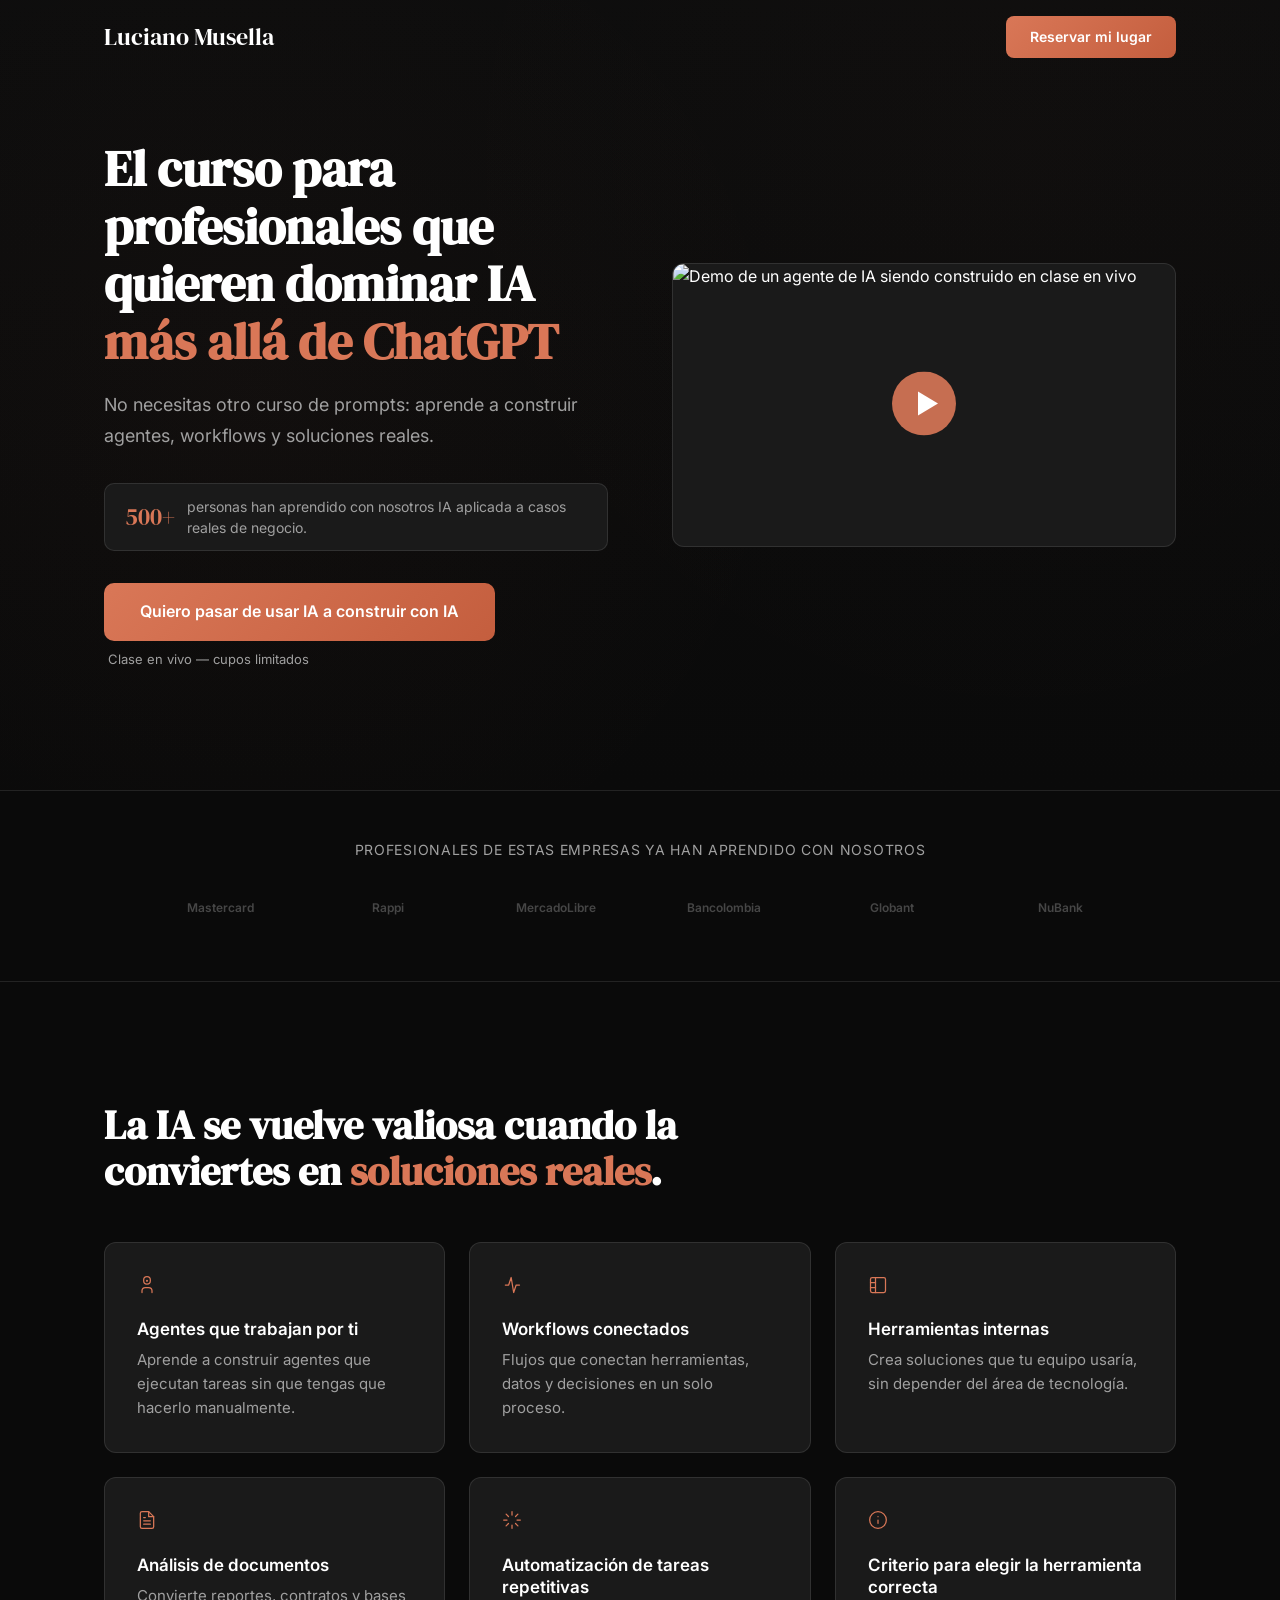
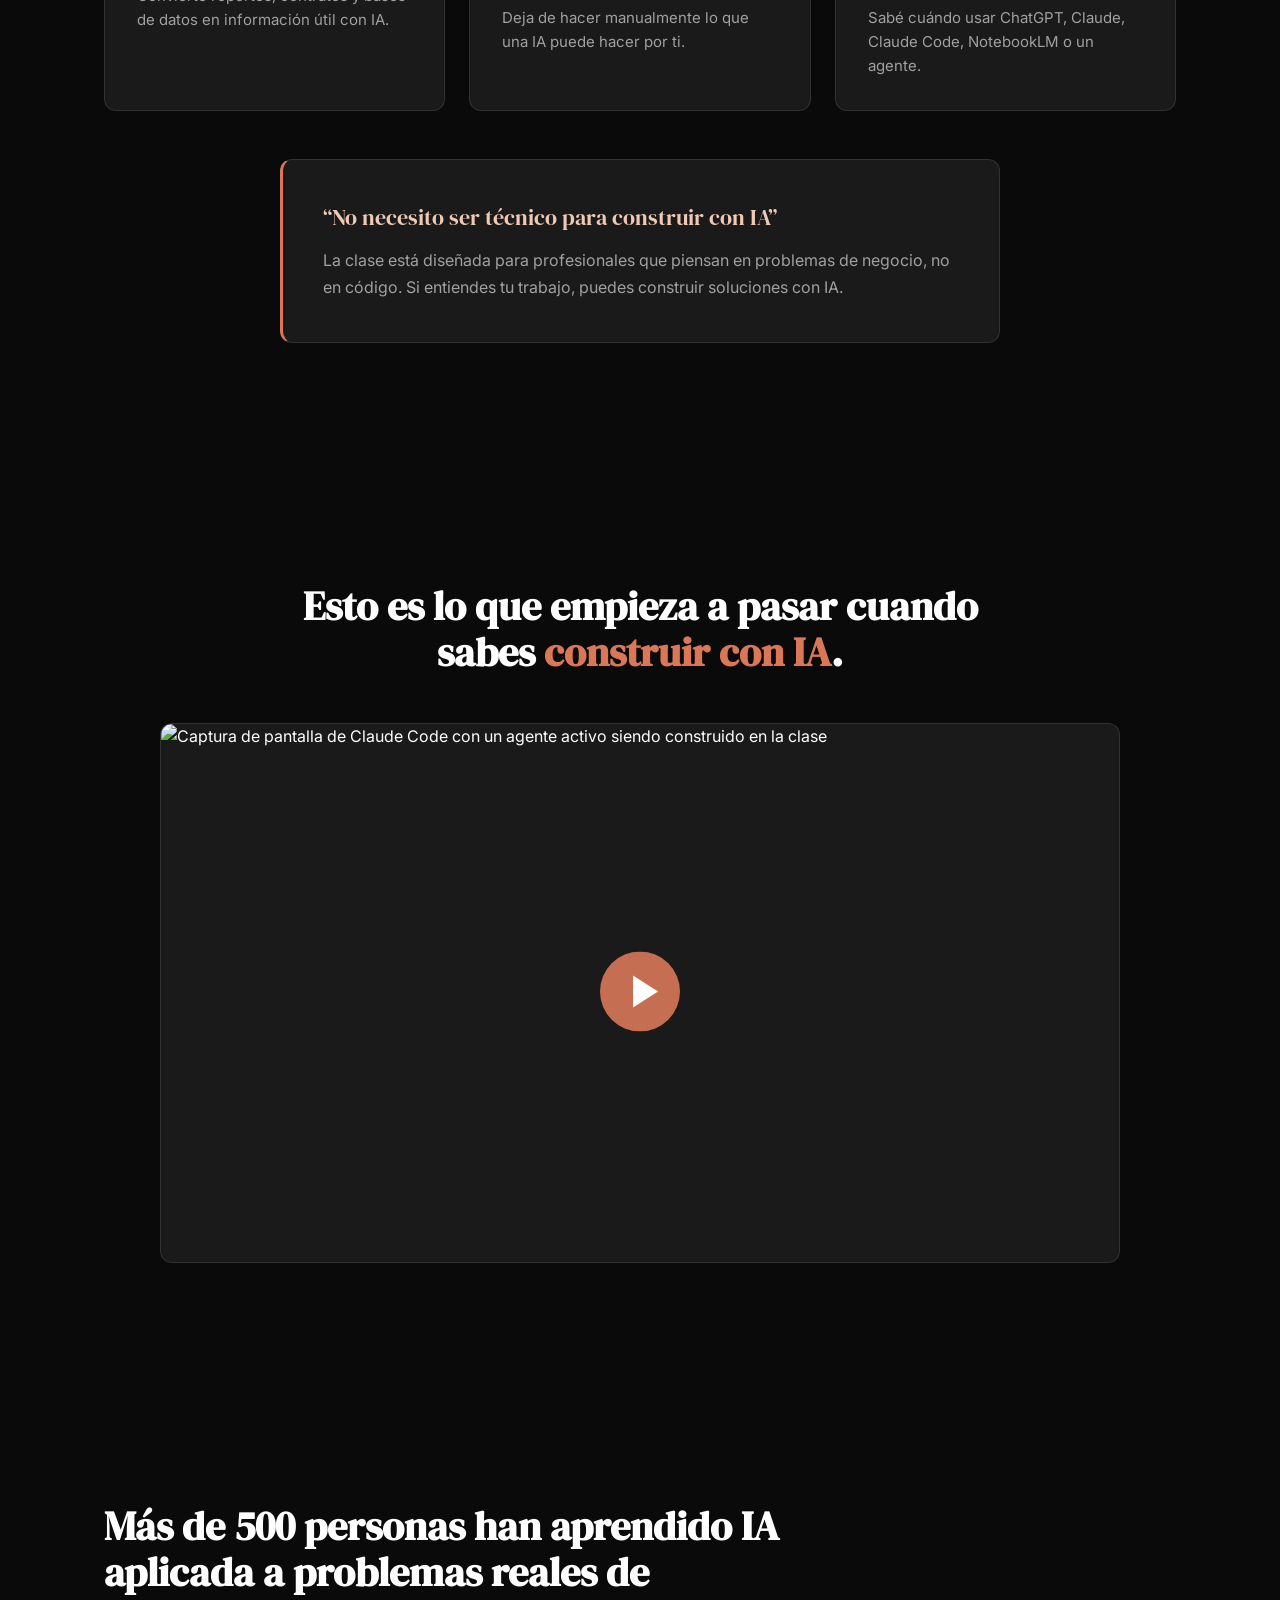
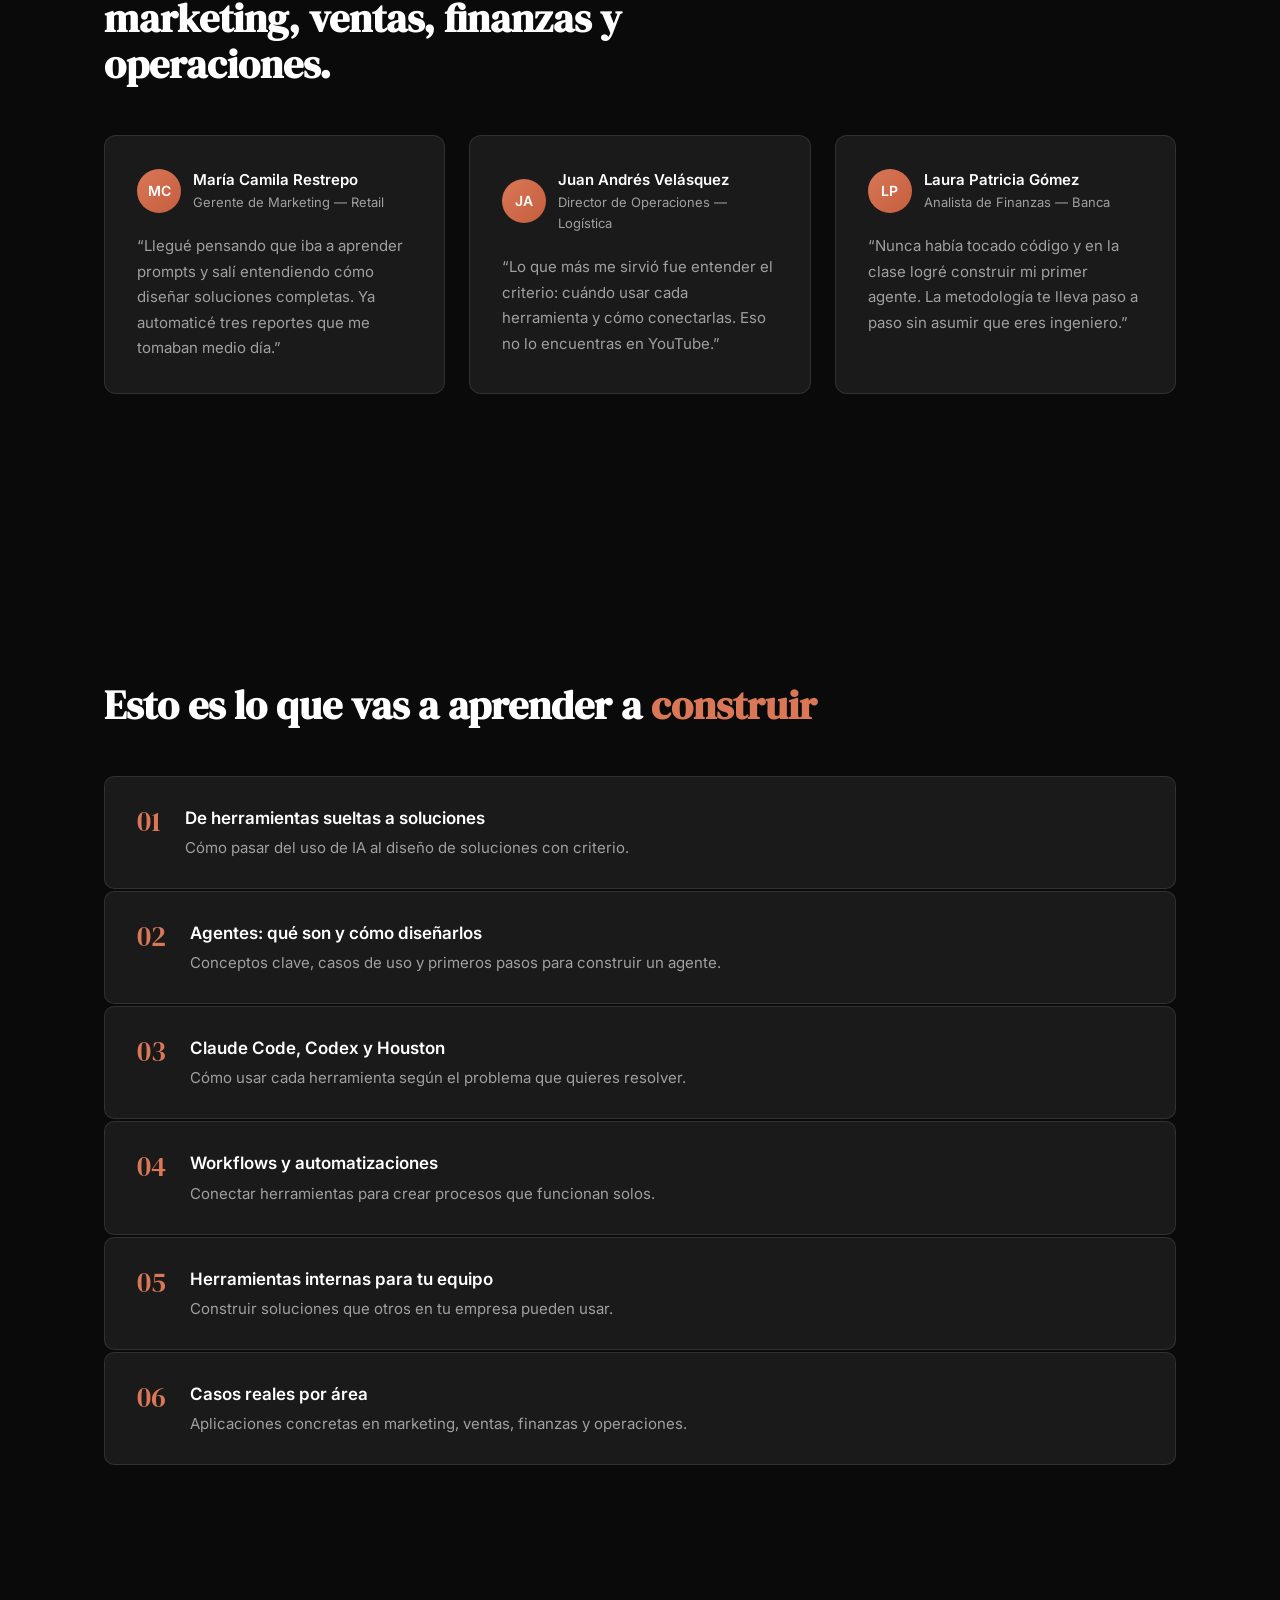
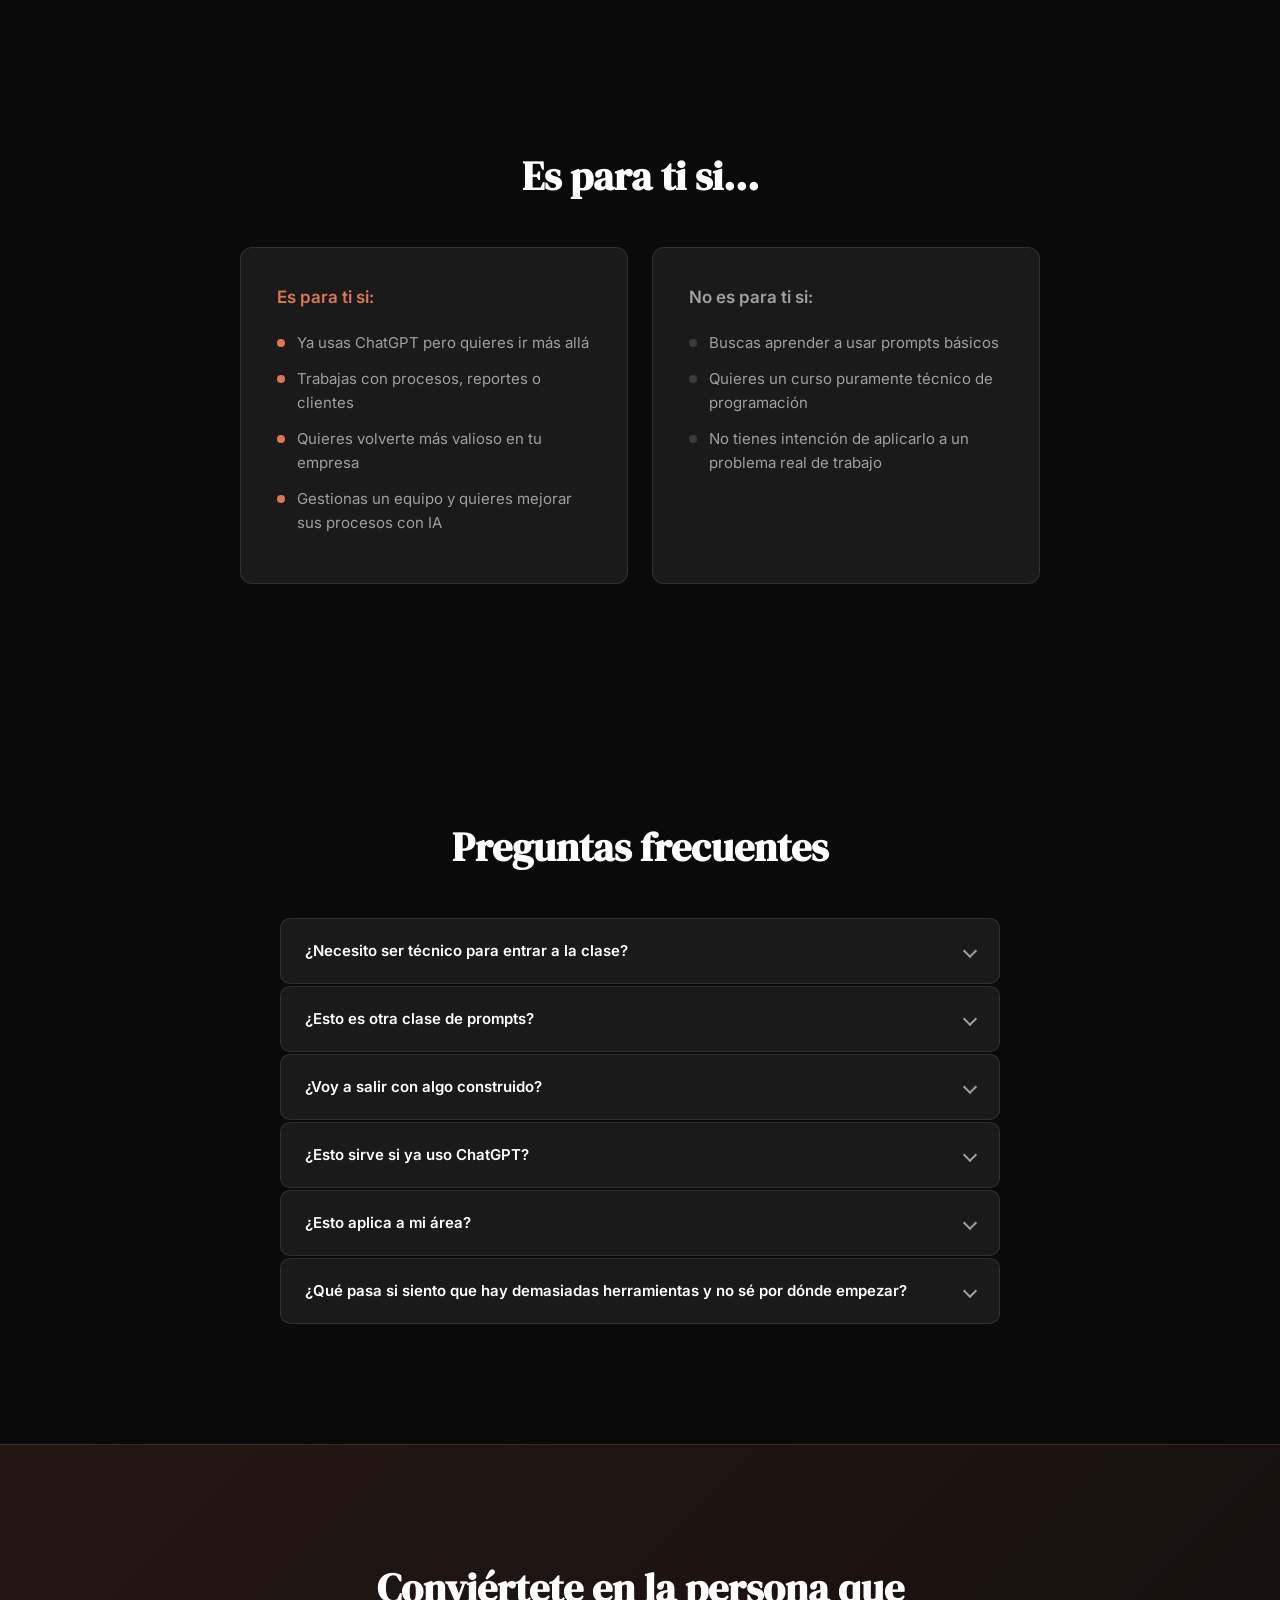
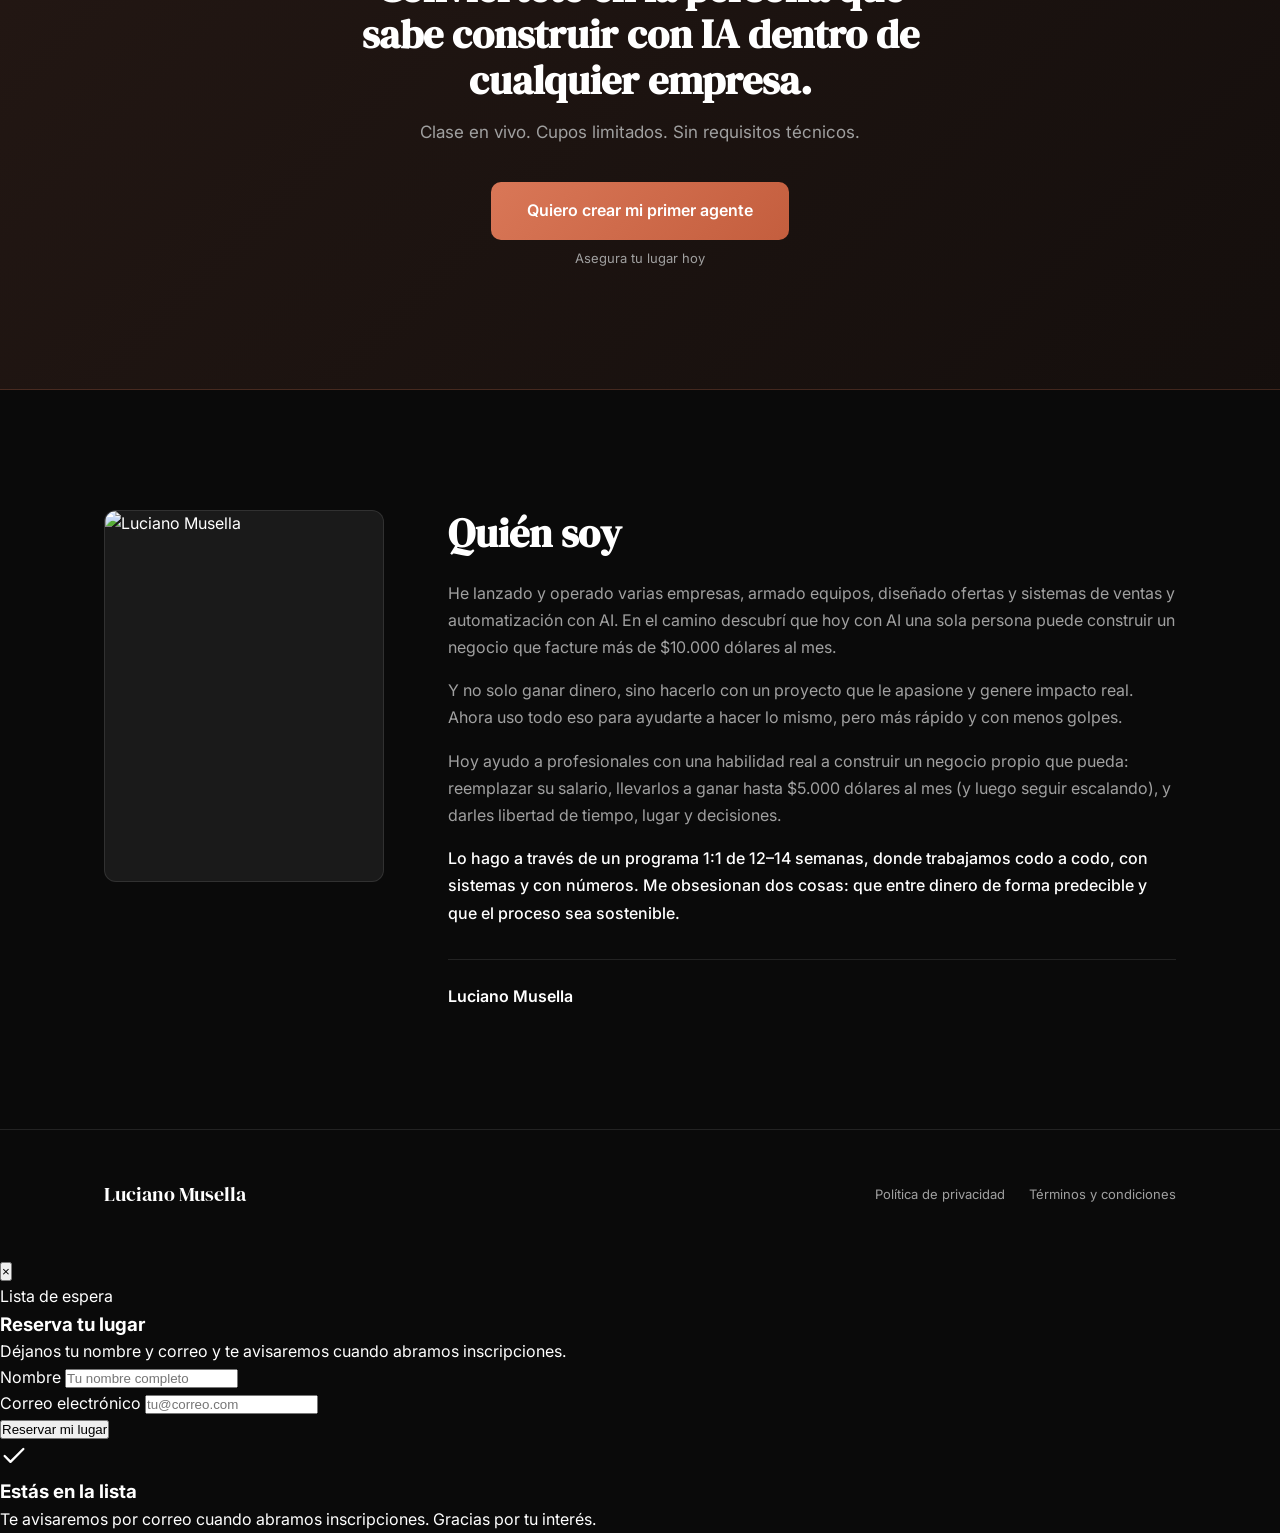
==== commit 6cd45eac: "Integrar Google Analytics 4 con eventos de conversión - Script GA4 (G-QBFSJNWRWY) en el head - Event" ====
--- a/index.html
+++ b/index.html
@@ -4,24 +4,32 @@
   <meta charset="UTF-8">
   <meta name="viewport" content="width=device-width, initial-scale=1.0">
   <meta name="description" content="Curso en vivo de IA aplicada al trabajo real. Aprende a construir agentes, workflows y soluciones reales. Sin requisitos t&eacute;cnicos.">
-  <title>Curso de IA Aplicada al Trabajo Real | Acelera</title>
+  <title>Curso de IA Aplicada al Trabajo Real | Luciano Musella</title>
   <link rel="preconnect" href="https://fonts.googleapis.com">
   <link rel="preconnect" href="https://fonts.gstatic.com" crossorigin>
   <link href="https://fonts.googleapis.com/css2?family=DM+Serif+Display&family=Inter:wght@400;500;600;700&display=swap" rel="stylesheet">
   <link rel="stylesheet" href="styles.css">
+  <!-- Google tag (gtag.js) -->
+  <script async src="https://www.googletagmanager.com/gtag/js?id=G-QBFSJNWRWY"></script>
+  <script>
+    window.dataLayer = window.dataLayer || [];
+    function gtag(){dataLayer.push(arguments);}
+    gtag('js', new Date());
+    gtag('config', 'G-QBFSJNWRWY');
+  </script>
 </head>
 <body>
 
   <!-- NAVBAR -->
   <nav class="navbar" id="navbar">
     <div class="container navbar__inner">
-      <a href="#" class="navbar__logo">Acelera</a>
+      <a href="#" class="navbar__logo">Luciano Musella</a>
       <button class="navbar__toggle" id="navToggle" aria-label="Abrir men&uacute;">
         <span></span>
         <span></span>
         <span></span>
       </button>
-      <a href="#cta-final" class="btn btn--primary navbar__cta">Reservar mi lugar</a>
+      <a href="#" class="btn btn--primary navbar__cta" data-open-waitlist>Reservar mi lugar</a>
     </div>
   </nav>
 
@@ -38,14 +46,14 @@
           </div>
         </div>
         <div class="hero__cta">
-          <a href="#cta-final" class="btn btn--primary btn--large">Quiero pasar de usar IA a construir con IA</a>
+          <a href="#" class="btn btn--primary btn--large" data-open-waitlist>Quiero pasar de usar IA a construir con IA</a>
           <span class="hero__cta-sub">Clase en vivo &mdash; cupos limitados</span>
         </div>
       </div>
       <div class="hero__visual">
-        <div class="video-placeholder" data-label="VIDEO: Demo de agente de IA en acci&oacute;n">
+        <div class="video-placeholder" data-label="VIDEO: Demo de agente de IA en acci&oacute;n" data-video-id="wpYDisTBlE8">
           <div class="video-inner">
-            <img src="assets/placeholder-hero.svg" alt="Demo de un agente de IA siendo construido en clase en vivo" width="640" height="360">
+            <img src="https://img.youtube.com/vi/wpYDisTBlE8/maxresdefault.jpg" alt="Demo de un agente de IA siendo construido en clase en vivo" width="640" height="360">
             <button class="play-btn" aria-label="Reproducir video">
               <svg width="64" height="64" viewBox="0 0 64 64" fill="none">
                 <circle cx="32" cy="32" r="32" fill="rgba(217,119,87,0.9)"/>
@@ -92,7 +100,7 @@
       <div class="features__grid">
         <div class="feature-card">
           <div class="feature-card__icon">
-            <svg width="32" height="32" viewBox="0 0 24 24" fill="none" stroke="currentColor" stroke-width="1.5" stroke-linecap="round" stroke-linejoin="round">
+            <svg width="20" height="20" viewBox="0 0 24 24" fill="none" stroke="currentColor" stroke-width="1.5" stroke-linecap="round" stroke-linejoin="round">
               <path d="M12 2a4 4 0 0 1 4 4v1a4 4 0 0 1-8 0V6a4 4 0 0 1 4-4z"/>
               <path d="M6 21v-2a4 4 0 0 1 4-4h4a4 4 0 0 1 4 4v2"/>
               <circle cx="12" cy="7" r="0.5" fill="currentColor"/>
@@ -103,7 +111,7 @@
         </div>
         <div class="feature-card">
           <div class="feature-card__icon">
-            <svg width="32" height="32" viewBox="0 0 24 24" fill="none" stroke="currentColor" stroke-width="1.5" stroke-linecap="round" stroke-linejoin="round">
+            <svg width="20" height="20" viewBox="0 0 24 24" fill="none" stroke="currentColor" stroke-width="1.5" stroke-linecap="round" stroke-linejoin="round">
               <path d="M4 12h4l3-9 3 18 3-9h4"/>
             </svg>
           </div>
@@ -112,7 +120,7 @@
         </div>
         <div class="feature-card">
           <div class="feature-card__icon">
-            <svg width="32" height="32" viewBox="0 0 24 24" fill="none" stroke="currentColor" stroke-width="1.5" stroke-linecap="round" stroke-linejoin="round">
+            <svg width="20" height="20" viewBox="0 0 24 24" fill="none" stroke="currentColor" stroke-width="1.5" stroke-linecap="round" stroke-linejoin="round">
               <rect x="3" y="3" width="18" height="18" rx="2"/>
               <path d="M9 3v18"/>
               <path d="M3 9h6"/>
@@ -124,7 +132,7 @@
         </div>
         <div class="feature-card">
           <div class="feature-card__icon">
-            <svg width="32" height="32" viewBox="0 0 24 24" fill="none" stroke="currentColor" stroke-width="1.5" stroke-linecap="round" stroke-linejoin="round">
+            <svg width="20" height="20" viewBox="0 0 24 24" fill="none" stroke="currentColor" stroke-width="1.5" stroke-linecap="round" stroke-linejoin="round">
               <path d="M14 2H6a2 2 0 0 0-2 2v16a2 2 0 0 0 2 2h12a2 2 0 0 0 2-2V8z"/>
               <path d="M14 2v6h6"/>
               <path d="M16 13H8"/>
@@ -137,7 +145,7 @@
         </div>
         <div class="feature-card">
           <div class="feature-card__icon">
-            <svg width="32" height="32" viewBox="0 0 24 24" fill="none" stroke="currentColor" stroke-width="1.5" stroke-linecap="round" stroke-linejoin="round">
+            <svg width="20" height="20" viewBox="0 0 24 24" fill="none" stroke="currentColor" stroke-width="1.5" stroke-linecap="round" stroke-linejoin="round">
               <path d="M12 2v4"/>
               <path d="M12 18v4"/>
               <path d="M4.93 4.93l2.83 2.83"/>
@@ -153,7 +161,7 @@
         </div>
         <div class="feature-card">
           <div class="feature-card__icon">
-            <svg width="32" height="32" viewBox="0 0 24 24" fill="none" stroke="currentColor" stroke-width="1.5" stroke-linecap="round" stroke-linejoin="round">
+            <svg width="20" height="20" viewBox="0 0 24 24" fill="none" stroke="currentColor" stroke-width="1.5" stroke-linecap="round" stroke-linejoin="round">
               <circle cx="12" cy="12" r="10"/>
               <path d="M12 16v-4"/>
               <path d="M12 8h.01"/>
@@ -176,9 +184,9 @@
   <section class="demo" id="demo">
     <div class="container">
       <h2 class="section-title">Esto es lo que empieza a pasar cuando sabes <span class="text-accent">construir con IA</span>.</h2>
-      <div class="video-placeholder video-placeholder--large" data-label="VIDEO: Demo del curso">
+      <div class="video-placeholder video-placeholder--large" data-label="VIDEO: Demo del curso" data-video-id="y3NWAa5z6HU">
         <div class="video-inner">
-          <img src="assets/placeholder-demo.svg" alt="Captura de pantalla de Claude Code con un agente activo siendo construido en la clase" width="960" height="540">
+          <img src="https://img.youtube.com/vi/y3NWAa5z6HU/maxresdefault.jpg" alt="Captura de pantalla de Claude Code con un agente activo siendo construido en la clase" width="960" height="540">
           <button class="play-btn" aria-label="Reproducir video de demostraci&oacute;n">
             <svg width="80" height="80" viewBox="0 0 80 80" fill="none">
               <circle cx="40" cy="40" r="40" fill="rgba(217,119,87,0.9)"/>
@@ -226,9 +234,6 @@
           <blockquote class="testimonial-card__quote">&ldquo;Nunca hab&iacute;a tocado c&oacute;digo y en la clase logr&eacute; construir mi primer agente. La metodolog&iacute;a te lleva paso a paso sin asumir que eres ingeniero.&rdquo;</blockquote>
         </div>
       </div>
-      <figure class="img-placeholder" data-label="IMAGEN: Participantes en clase virtual">
-        <img src="assets/placeholder-testimonials.svg" alt="Grupo de personas participando activamente en una clase virtual de IA, pantallas visibles con interfaces de trabajo" loading="lazy" width="960" height="540">
-      </figure>
     </div>
   </section>
 
@@ -280,9 +285,6 @@
           </div>
         </div>
       </div>
-      <figure class="img-placeholder" data-label="IMAGEN: Diagrama de flujo de agente de IA">
-        <img src="assets/placeholder-curriculum.svg" alt="Diagrama visual de flujo mostrando la arquitectura de un agente de IA en pantalla" loading="lazy" width="960" height="540">
-      </figure>
     </div>
   </section>
 
@@ -363,7 +365,7 @@
       <h2 class="cta-section__title">Convi&eacute;rtete en la persona que sabe construir con IA dentro de cualquier empresa.</h2>
       <p class="cta-section__subtitle">Clase en vivo. Cupos limitados. Sin requisitos t&eacute;cnicos.</p>
       <div class="cta-section__action">
-        <a href="#" class="btn btn--primary btn--large">Quiero crear mi primer agente</a>
+        <a href="#" class="btn btn--primary btn--large" data-open-waitlist>Quiero crear mi primer agente</a>
         <span class="cta-section__sub">Asegura tu lugar hoy</span>
       </div>
     </div>
@@ -373,18 +375,18 @@
   <section class="founder" id="founder">
     <div class="container founder__inner">
       <div class="founder__photo">
-        <img src="assets/placeholder-instructor.svg" alt="Foto del instructor del curso de IA aplicada" width="300" height="400" loading="lazy">
+        <img src="assets/luciano.png" alt="Luciano Musella" width="300" height="300" loading="lazy">
       </div>
       <div class="founder__content">
-        <h2 class="section-title">Por qu&eacute; construimos este curso</h2>
+        <h2 class="section-title">Qui&eacute;n soy</h2>
         <div class="founder__text">
-          <p>Hace dos a&ntilde;os, la mayor&iacute;a de los profesionales que conoc&iacute;amos usaban ChatGPT para resumir correos. Hoy, los que entienden c&oacute;mo construir con IA toman decisiones m&aacute;s r&aacute;pido, automatizan lo que antes les consum&iacute;a d&iacute;as y se vuelven indispensables en sus equipos.</p>
-          <p>No construimos este curso para ense&ntilde;ar herramientas. Lo construimos para darte criterio. Para que sepas qu&eacute; hacer con la IA cuando el problema es tuyo y la soluci&oacute;n no est&aacute; en un tutorial de YouTube.</p>
-          <p>Hemos acompa&ntilde;ado a m&aacute;s de 500 personas. Esto funciona.</p>
+          <p>He lanzado y operado varias empresas, armado equipos, dise&ntilde;ado ofertas y sistemas de ventas y automatizaci&oacute;n con AI. En el camino descubr&iacute; que hoy con AI una sola persona puede construir un negocio que facture m&aacute;s de $10.000 d&oacute;lares al mes.</p>
+          <p>Y no solo ganar dinero, sino hacerlo con un proyecto que le apasione y genere impacto real. Ahora uso todo eso para ayudarte a hacer lo mismo, pero m&aacute;s r&aacute;pido y con menos golpes.</p>
+          <p>Hoy ayudo a profesionales con una habilidad real a construir un negocio propio que pueda: reemplazar su salario, llevarlos a ganar hasta $5.000 d&oacute;lares al mes (y luego seguir escalando), y darles libertad de tiempo, lugar y decisiones.</p>
+          <p>Lo hago a trav&eacute;s de un programa 1:1 de 12&ndash;14 semanas, donde trabajamos codo a codo, con sistemas y con n&uacute;meros. Me obsesionan dos cosas: que entre dinero de forma predecible y que el proceso sea sostenible.</p>
         </div>
         <div class="founder__signature">
-          <p class="founder__name">Equipo Acelera</p>
-          <p class="founder__company">Altiora Strategy &amp; Investments S.A.S.</p>
+          <p class="founder__name">Luciano Musella</p>
         </div>
       </div>
     </div>
@@ -394,8 +396,7 @@
   <footer class="footer">
     <div class="container footer__inner">
       <div class="footer__brand">
-        <a href="#" class="footer__logo">Acelera</a>
-        <p class="footer__company">Altiora Strategy &amp; Investments S.A.S.</p>
+        <a href="#" class="footer__logo">Luciano Musella</a>
       </div>
       <div class="footer__links">
         <a href="#">Pol&iacute;tica de privacidad</a>
@@ -404,6 +405,40 @@
     </div>
   </footer>
 
+  <!-- WAITLIST MODAL -->
+  <div class="modal-overlay" id="waitlistModal">
+    <div class="modal">
+      <button class="modal__close" id="modalClose" aria-label="Cerrar">&times;</button>
+      <div id="waitlistForm">
+        <span class="modal__badge">Lista de espera</span>
+        <h3 class="modal__title">Reserva tu lugar</h3>
+        <p class="modal__subtitle">D&eacute;janos tu nombre y correo y te avisaremos cuando abramos inscripciones.</p>
+        <form class="modal__form" id="waitlistFormEl">
+          <div class="form-field">
+            <label for="waitlistName">Nombre</label>
+            <input type="text" id="waitlistName" name="name" placeholder="Tu nombre completo" required>
+          </div>
+          <div class="form-field">
+            <label for="waitlistEmail">Correo electr&oacute;nico</label>
+            <input type="email" id="waitlistEmail" name="email" placeholder="tu@correo.com" required>
+          </div>
+          <div class="modal__error" id="formError"></div>
+          <button type="submit" class="modal__submit" id="submitBtn">Reservar mi lugar</button>
+        </form>
+      </div>
+      <div class="modal__success" id="waitlistSuccess">
+        <div class="modal__success-icon">
+          <svg width="28" height="28" viewBox="0 0 24 24" fill="none" stroke="currentColor" stroke-width="2" stroke-linecap="round" stroke-linejoin="round">
+            <polyline points="20 6 9 17 4 12"/>
+          </svg>
+        </div>
+        <h3 class="modal__success-title">Est&aacute;s en la lista</h3>
+        <p class="modal__success-text">Te avisaremos por correo cuando abramos inscripciones. Gracias por tu inter&eacute;s.</p>
+      </div>
+    </div>
+  </div>
+
+  <script src="https://cdn.jsdelivr.net/npm/@supabase/supabase-js@2"></script>
   <script src="main.js"></script>
 </body>
 </html>
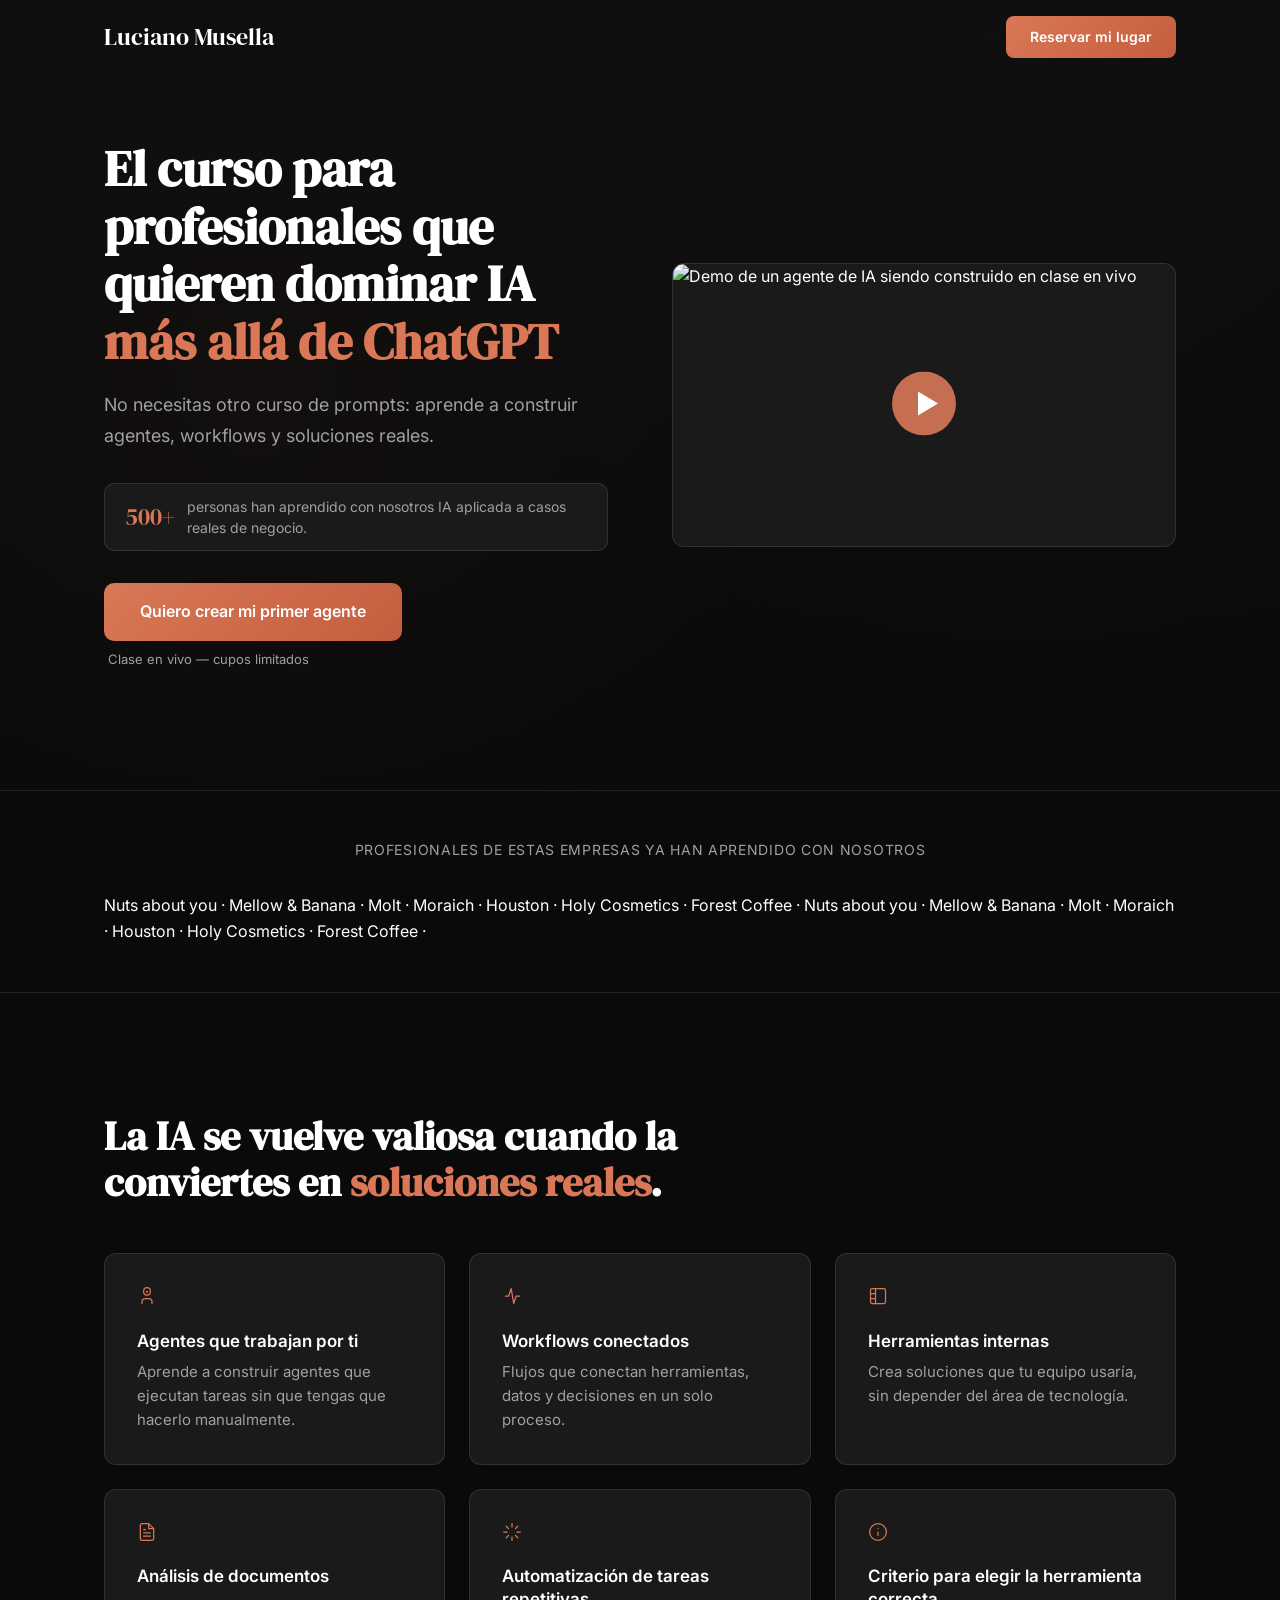
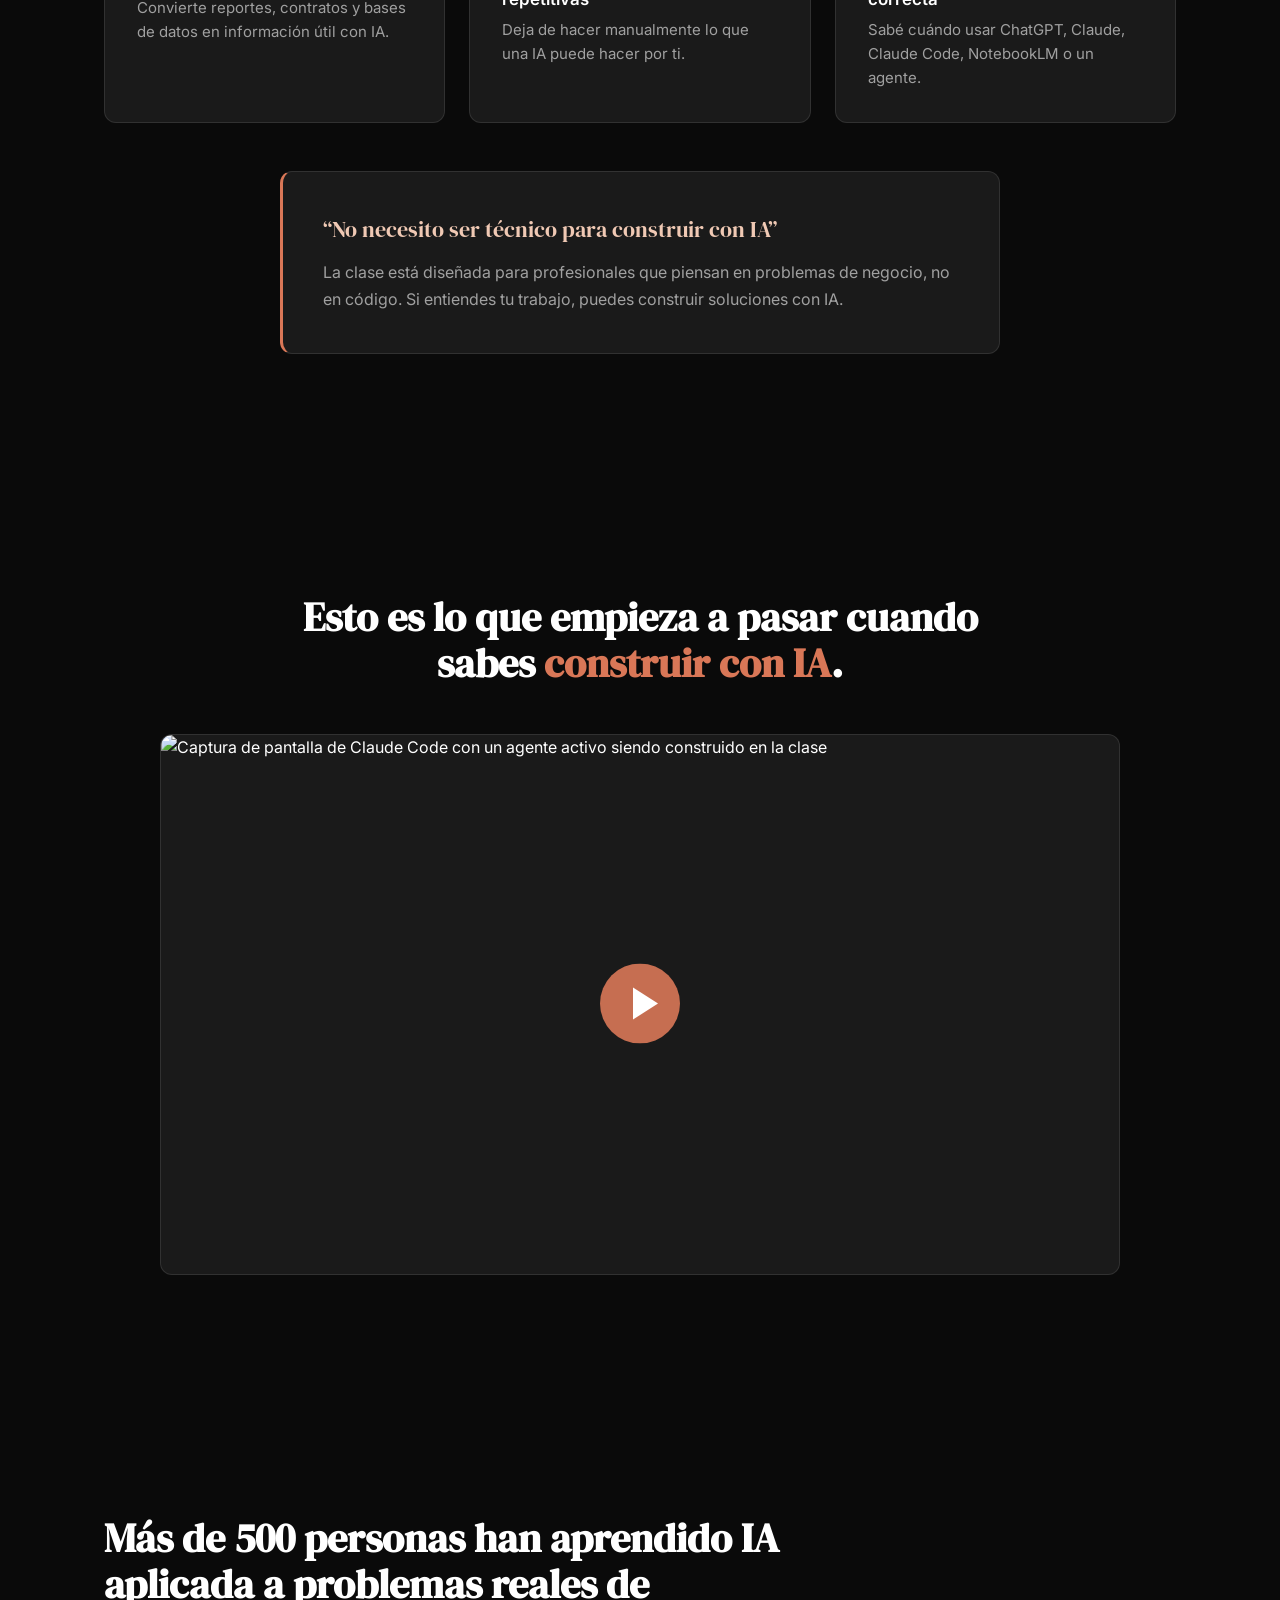
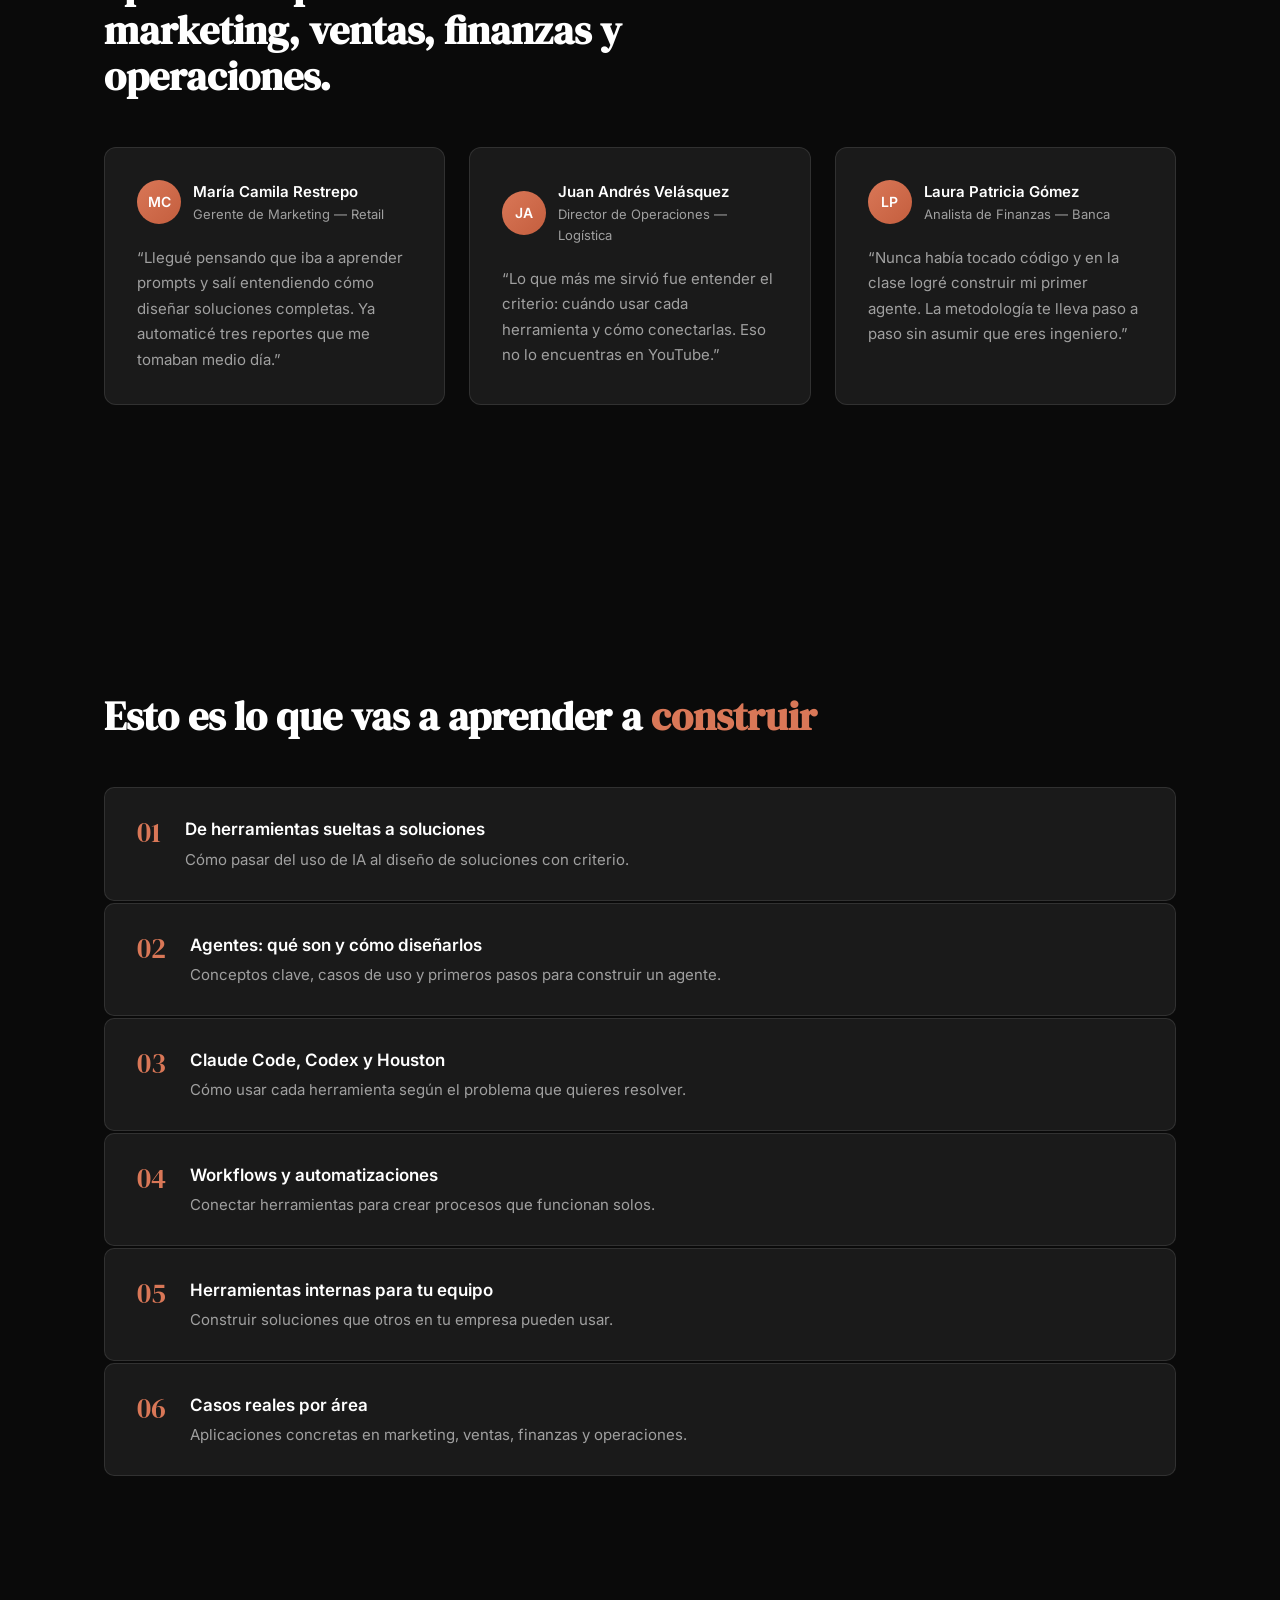
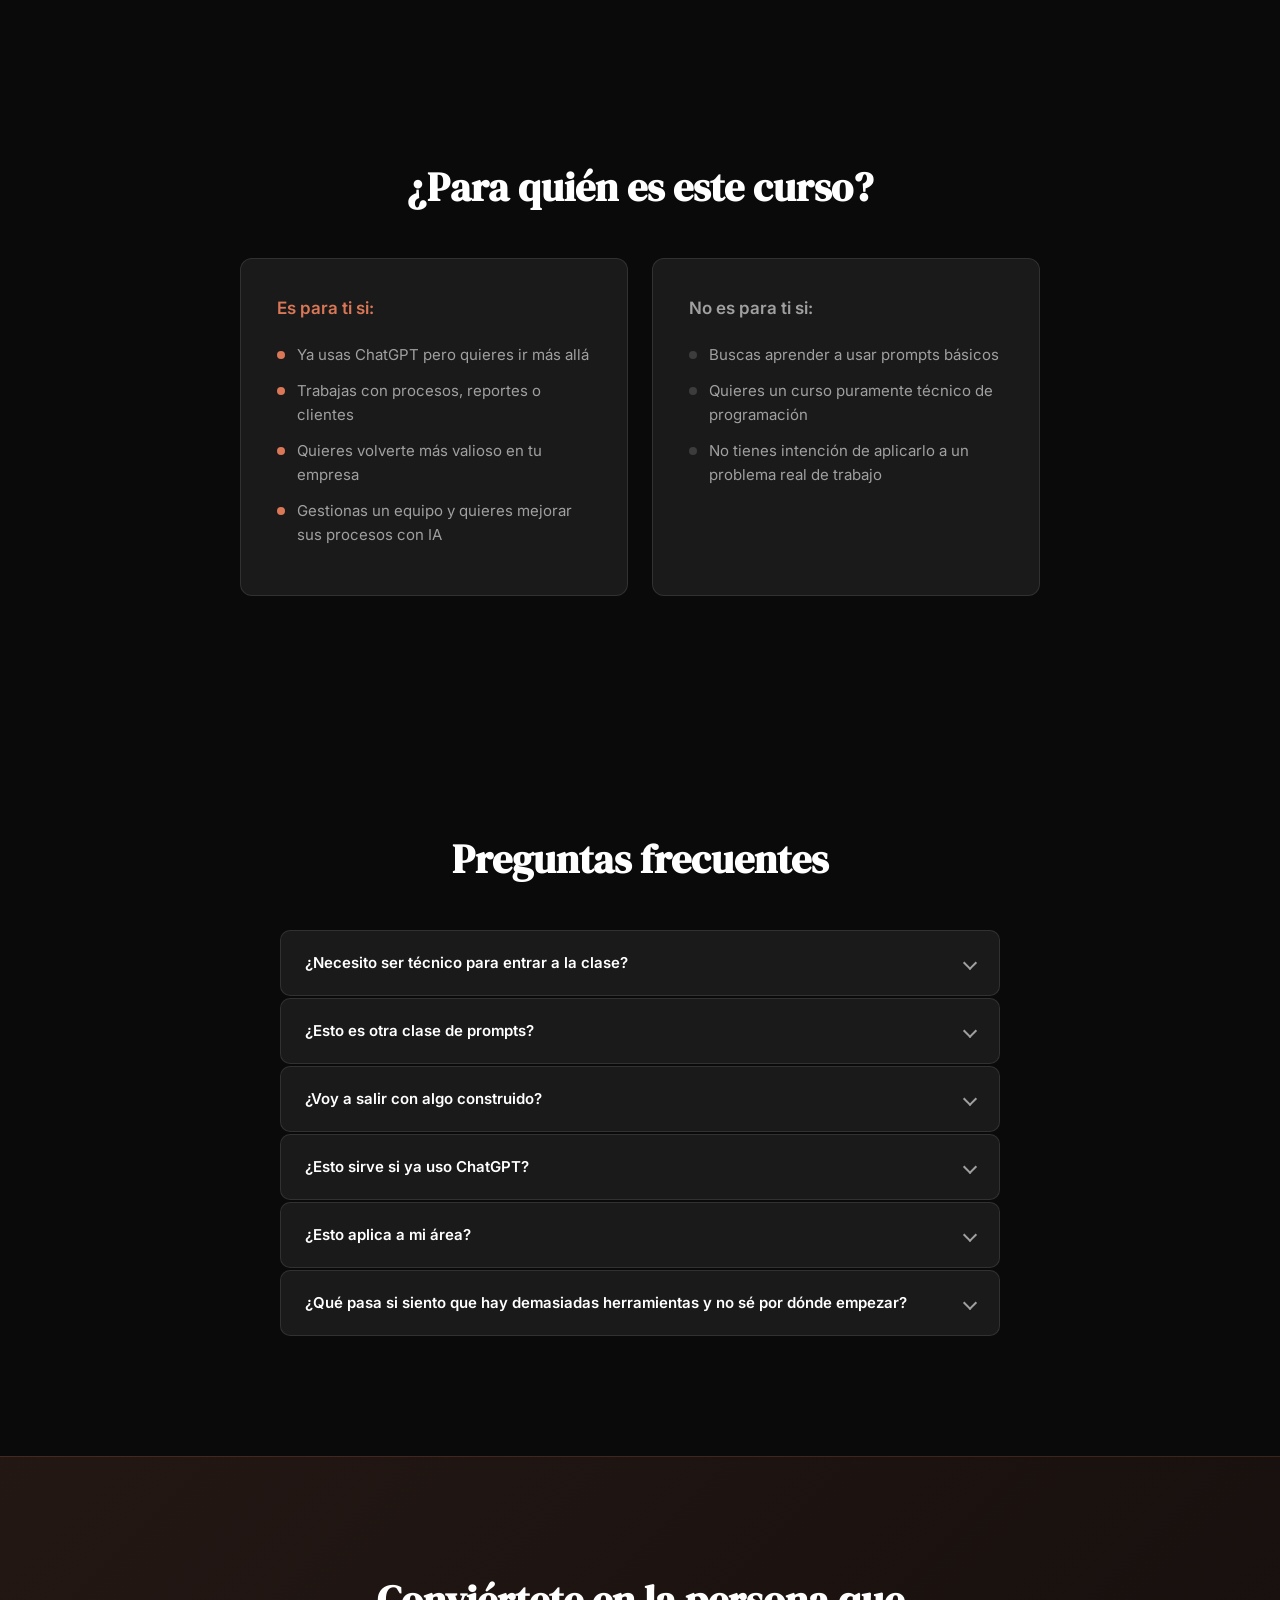
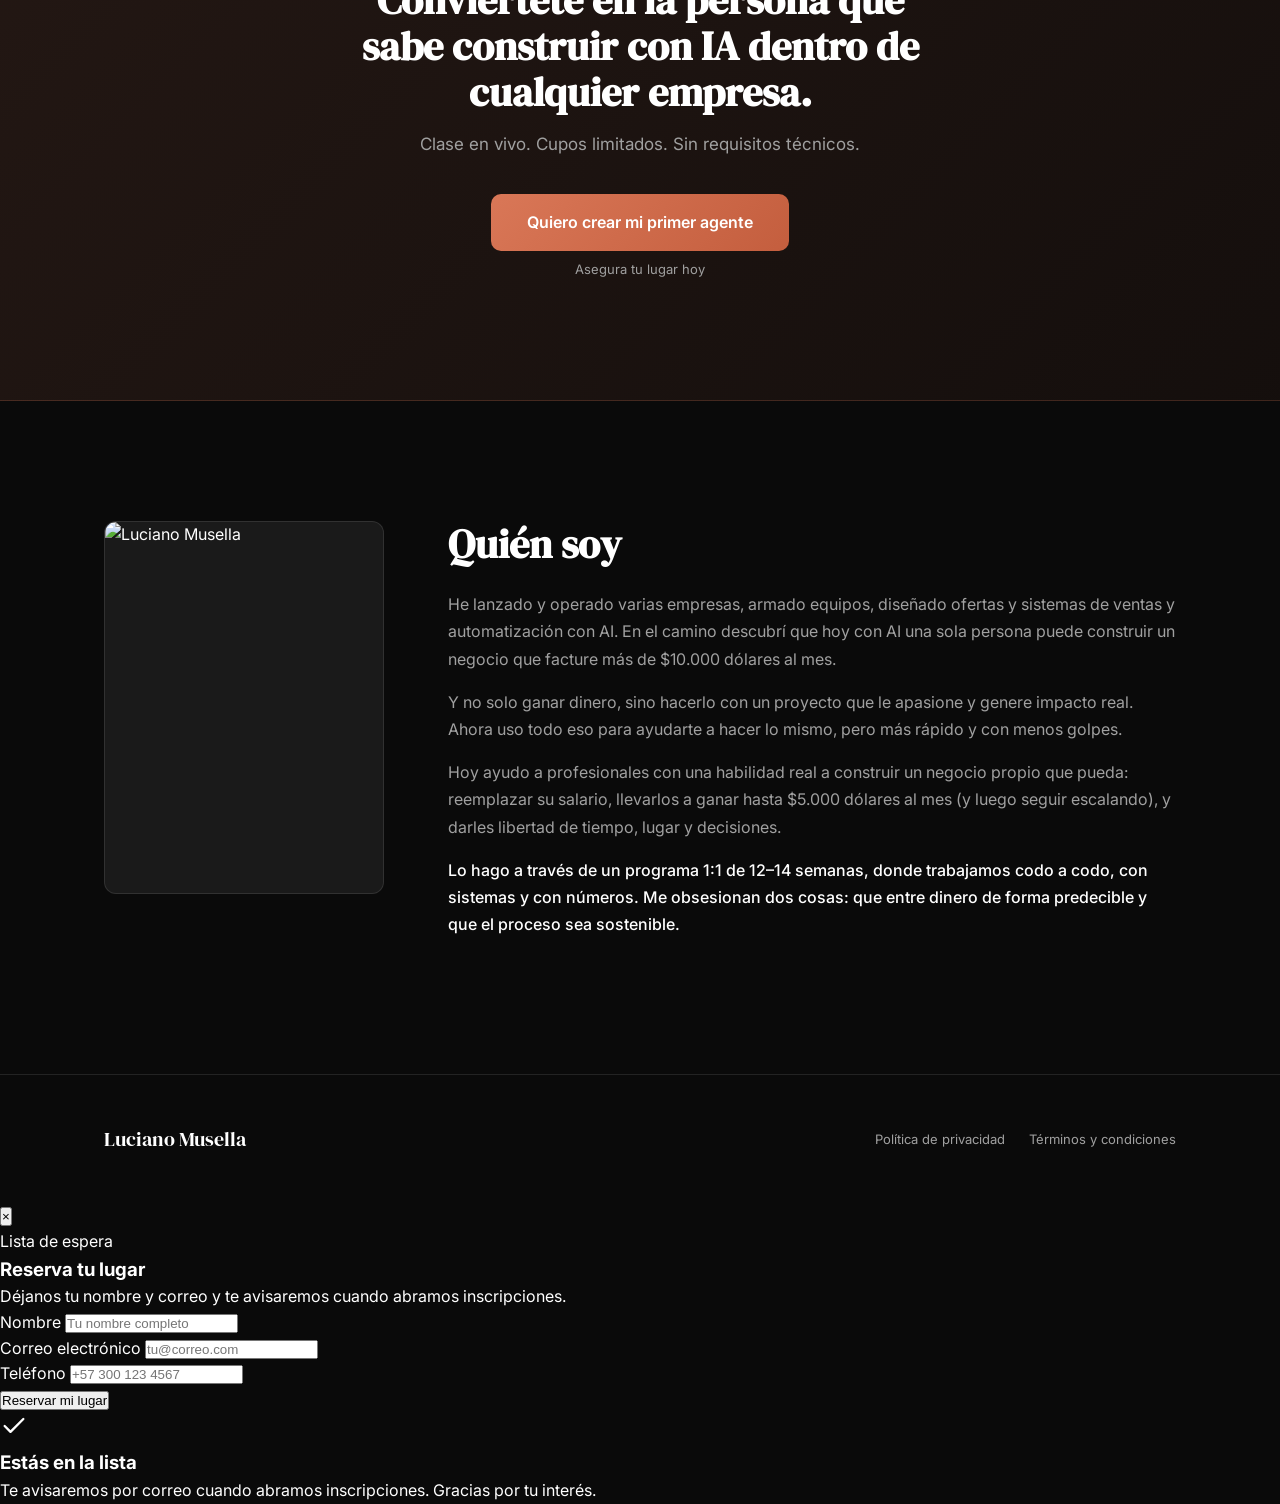
==== commit 53b07086: "Agregar campo de teléfono al formulario de waitlist Co-Authored-By: Claude Sonnet 4.6 <noreply@anthr" ====
--- a/index.html
+++ b/index.html
@@ -10,13 +10,14 @@
   <link href="https://fonts.googleapis.com/css2?family=DM+Serif+Display&family=Inter:wght@400;500;600;700&display=swap" rel="stylesheet">
   <link rel="stylesheet" href="styles.css">
   <!-- Google tag (gtag.js) -->
-  <script async src="https://www.googletagmanager.com/gtag/js?id=G-QBFSJNWRWY"></script>
+  <script async src="https://www.googletagmanager.com/gtag/js?id=G-ZDEX9P7GJ1"></script>
   <script>
     window.dataLayer = window.dataLayer || [];
     function gtag(){dataLayer.push(arguments);}
     gtag('js', new Date());
-    gtag('config', 'G-QBFSJNWRWY');
+    gtag('config', 'G-ZDEX9P7GJ1');
   </script>
+  <script src="ab-test.js"></script>
 </head>
 <body>
 
@@ -46,7 +47,7 @@
           </div>
         </div>
         <div class="hero__cta">
-          <a href="#" class="btn btn--primary btn--large" data-open-waitlist>Quiero pasar de usar IA a construir con IA</a>
+          <a href="#" class="btn btn--primary btn--large" data-open-waitlist>Quiero crear mi primer agente</a>
           <span class="hero__cta-sub">Clase en vivo &mdash; cupos limitados</span>
         </div>
       </div>
@@ -70,24 +71,36 @@
   <section class="logos" id="logos">
     <div class="container">
       <p class="logos__intro">Profesionales de estas empresas ya han aprendido con nosotros</p>
-      <div class="logos__grid">
-        <div class="logos__item">
-          <svg viewBox="0 0 160 40" fill="currentColor" aria-label="Mastercard"><text x="50%" y="50%" dominant-baseline="middle" text-anchor="middle" font-family="Inter" font-size="16" font-weight="600">Mastercard</text></svg>
-        </div>
-        <div class="logos__item">
-          <svg viewBox="0 0 160 40" fill="currentColor" aria-label="Rappi"><text x="50%" y="50%" dominant-baseline="middle" text-anchor="middle" font-family="Inter" font-size="16" font-weight="600">Rappi</text></svg>
-        </div>
-        <div class="logos__item">
-          <svg viewBox="0 0 160 40" fill="currentColor" aria-label="MercadoLibre"><text x="50%" y="50%" dominant-baseline="middle" text-anchor="middle" font-family="Inter" font-size="16" font-weight="600">MercadoLibre</text></svg>
-        </div>
-        <div class="logos__item">
-          <svg viewBox="0 0 160 40" fill="currentColor" aria-label="Bancolombia"><text x="50%" y="50%" dominant-baseline="middle" text-anchor="middle" font-family="Inter" font-size="16" font-weight="600">Bancolombia</text></svg>
-        </div>
-        <div class="logos__item">
-          <svg viewBox="0 0 160 40" fill="currentColor" aria-label="Globant"><text x="50%" y="50%" dominant-baseline="middle" text-anchor="middle" font-family="Inter" font-size="16" font-weight="600">Globant</text></svg>
-        </div>
-        <div class="logos__item">
-          <svg viewBox="0 0 160 40" fill="currentColor" aria-label="NuBank"><text x="50%" y="50%" dominant-baseline="middle" text-anchor="middle" font-family="Inter" font-size="16" font-weight="600">NuBank</text></svg>
+      <div class="logos__marquee">
+        <div class="logos__track">
+          <span class="logos__name">Nuts about you</span>
+          <span class="logos__sep">&middot;</span>
+          <span class="logos__name">Mellow &amp; Banana</span>
+          <span class="logos__sep">&middot;</span>
+          <span class="logos__name">Molt</span>
+          <span class="logos__sep">&middot;</span>
+          <span class="logos__name">Moraich</span>
+          <span class="logos__sep">&middot;</span>
+          <span class="logos__name">Houston</span>
+          <span class="logos__sep">&middot;</span>
+          <span class="logos__name">Holy Cosmetics</span>
+          <span class="logos__sep">&middot;</span>
+          <span class="logos__name">Forest Coffee</span>
+          <span class="logos__sep">&middot;</span>
+          <span class="logos__name">Nuts about you</span>
+          <span class="logos__sep">&middot;</span>
+          <span class="logos__name">Mellow &amp; Banana</span>
+          <span class="logos__sep">&middot;</span>
+          <span class="logos__name">Molt</span>
+          <span class="logos__sep">&middot;</span>
+          <span class="logos__name">Moraich</span>
+          <span class="logos__sep">&middot;</span>
+          <span class="logos__name">Houston</span>
+          <span class="logos__sep">&middot;</span>
+          <span class="logos__name">Holy Cosmetics</span>
+          <span class="logos__sep">&middot;</span>
+          <span class="logos__name">Forest Coffee</span>
+          <span class="logos__sep">&middot;</span>
         </div>
       </div>
     </div>
@@ -291,7 +304,7 @@
   <!-- BLOQUE 7: PARA QUIEN ES -->
   <section class="audience" id="audience">
     <div class="container">
-      <h2 class="section-title">Es para ti si...</h2>
+      <h2 class="section-title">&iquest;Para qui&eacute;n es este curso?</h2>
       <div class="audience__grid">
         <div class="audience__col audience__col--yes">
           <h3 class="audience__heading audience__heading--yes">Es para ti si:</h3>
@@ -384,9 +397,6 @@
           <p>Y no solo ganar dinero, sino hacerlo con un proyecto que le apasione y genere impacto real. Ahora uso todo eso para ayudarte a hacer lo mismo, pero m&aacute;s r&aacute;pido y con menos golpes.</p>
           <p>Hoy ayudo a profesionales con una habilidad real a construir un negocio propio que pueda: reemplazar su salario, llevarlos a ganar hasta $5.000 d&oacute;lares al mes (y luego seguir escalando), y darles libertad de tiempo, lugar y decisiones.</p>
           <p>Lo hago a trav&eacute;s de un programa 1:1 de 12&ndash;14 semanas, donde trabajamos codo a codo, con sistemas y con n&uacute;meros. Me obsesionan dos cosas: que entre dinero de forma predecible y que el proceso sea sostenible.</p>
-        </div>
-        <div class="founder__signature">
-          <p class="founder__name">Luciano Musella</p>
         </div>
       </div>
     </div>
@@ -422,6 +432,10 @@
             <label for="waitlistEmail">Correo electr&oacute;nico</label>
             <input type="email" id="waitlistEmail" name="email" placeholder="tu@correo.com" required>
           </div>
+          <div class="form-field">
+            <label for="waitlistPhone">Tel&eacute;fono</label>
+            <input type="tel" id="waitlistPhone" name="phone" placeholder="+57 300 123 4567" required>
+          </div>
           <div class="modal__error" id="formError"></div>
           <button type="submit" class="modal__submit" id="submitBtn">Reservar mi lugar</button>
         </form>
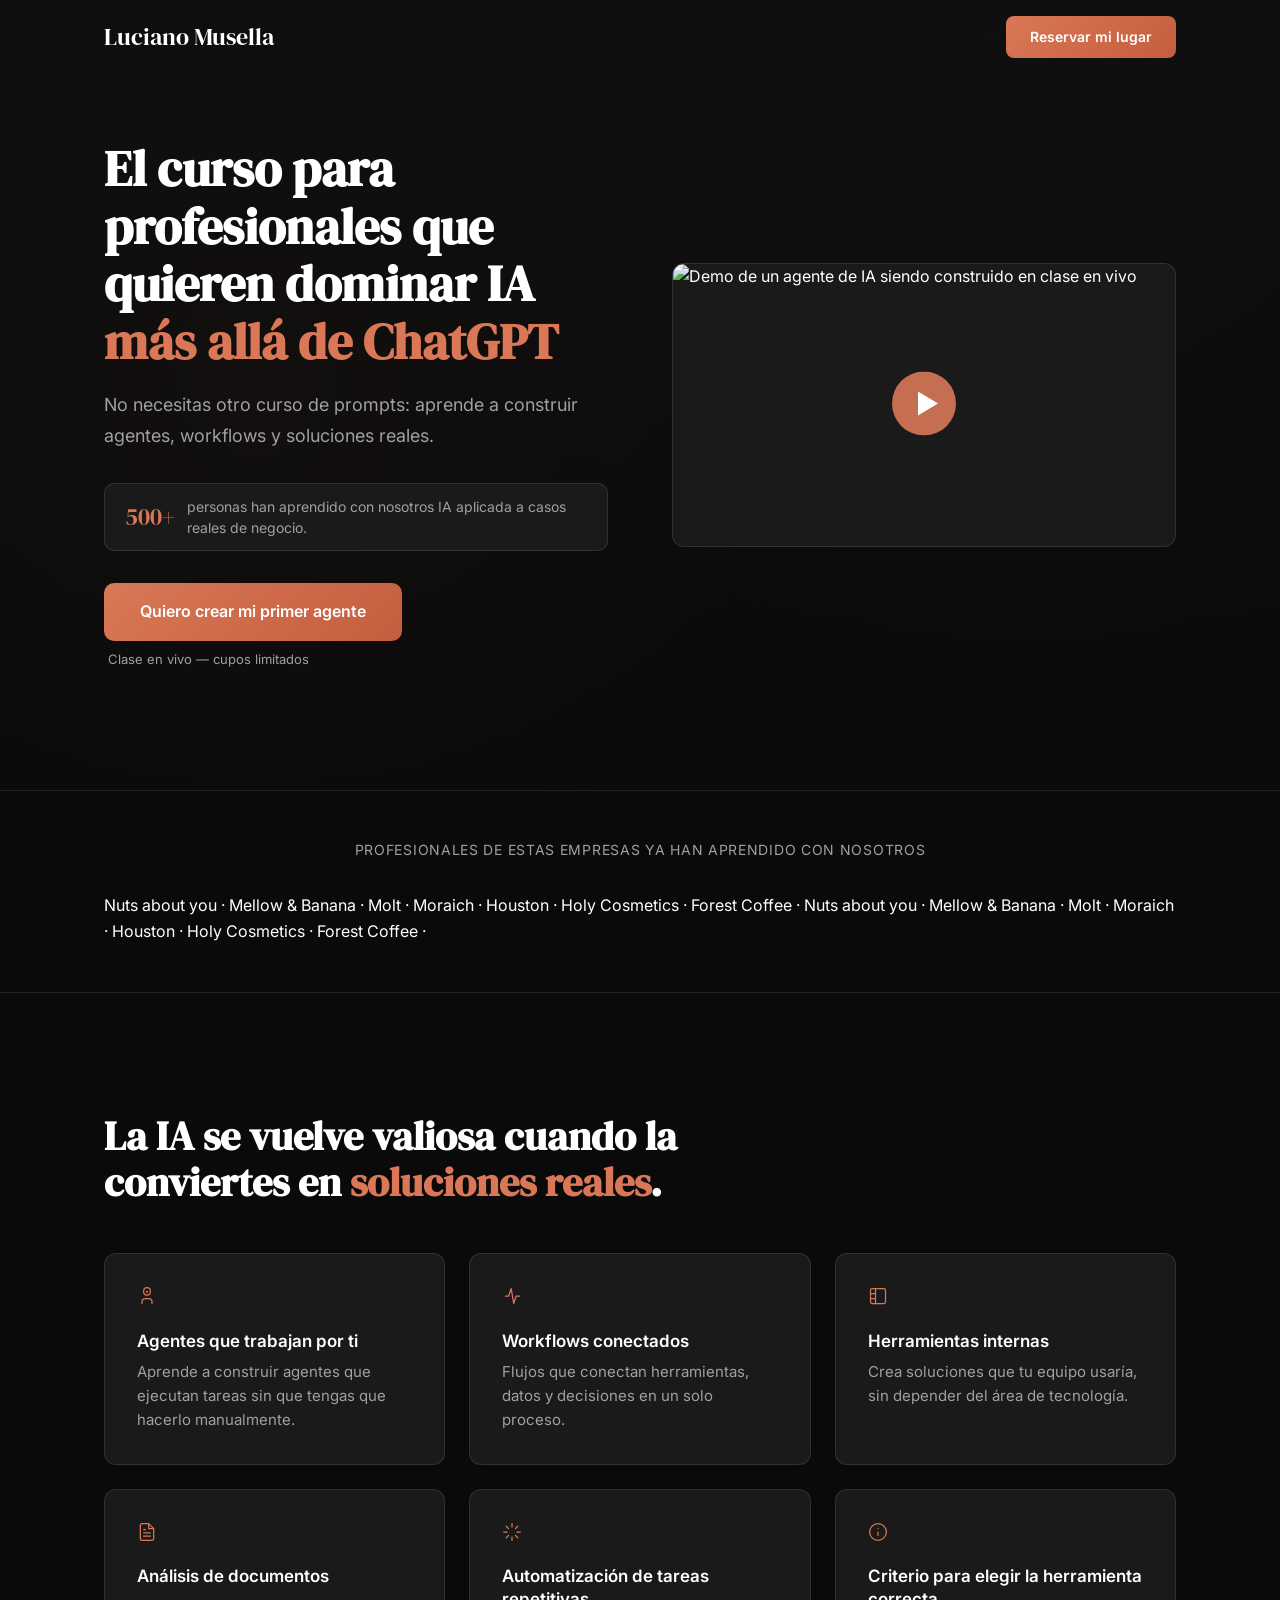
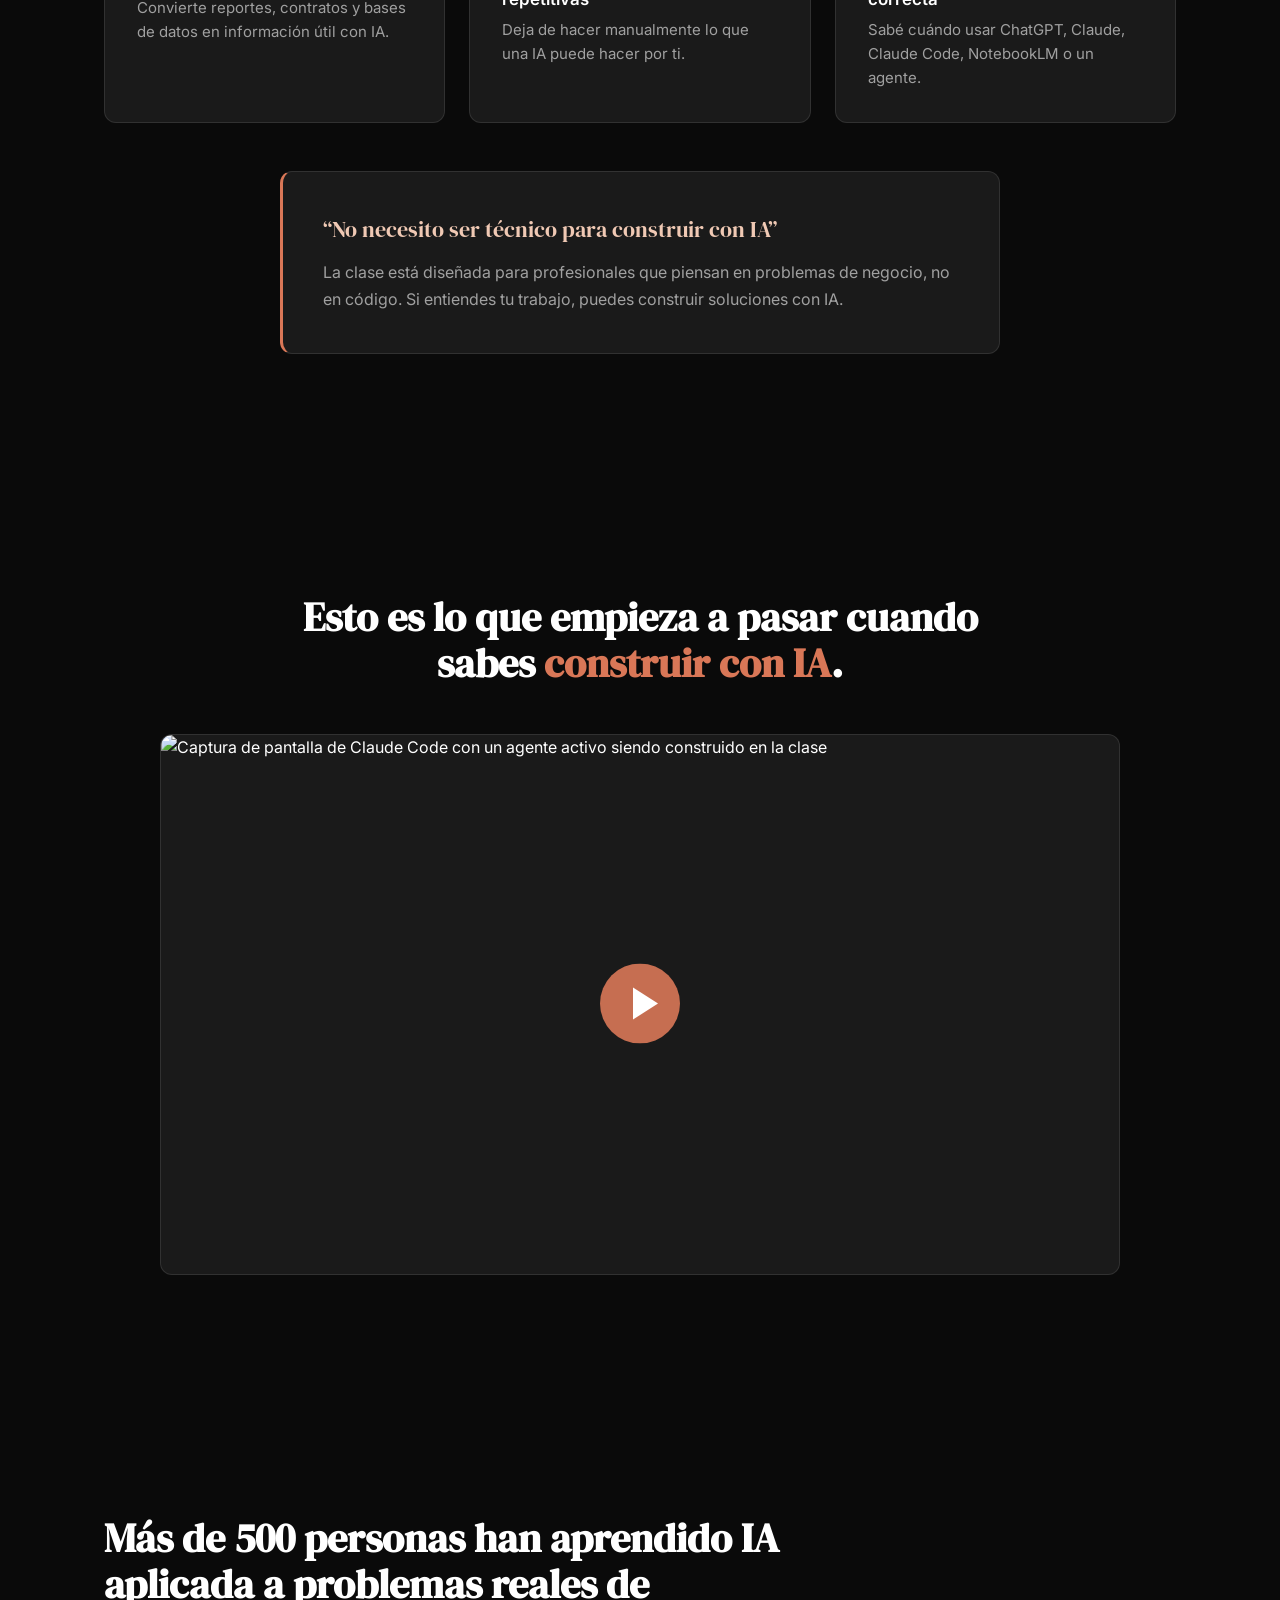
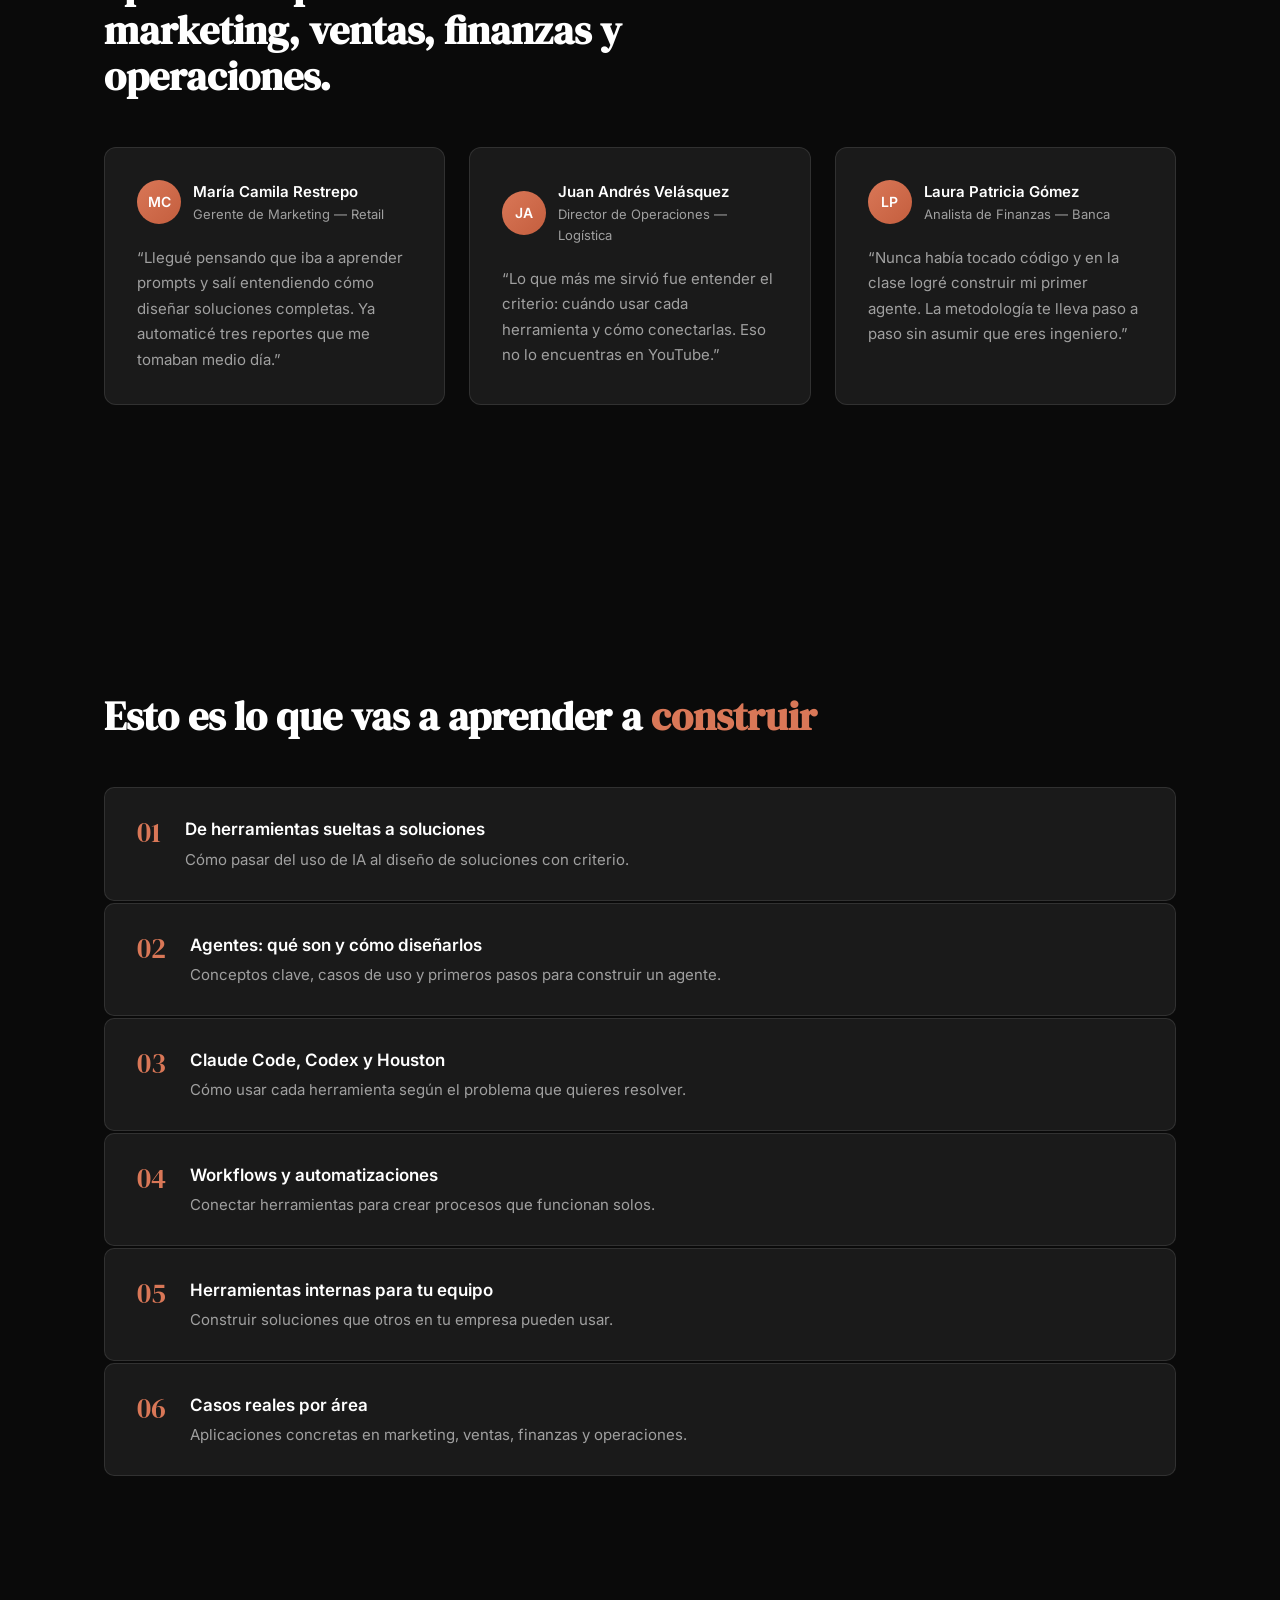
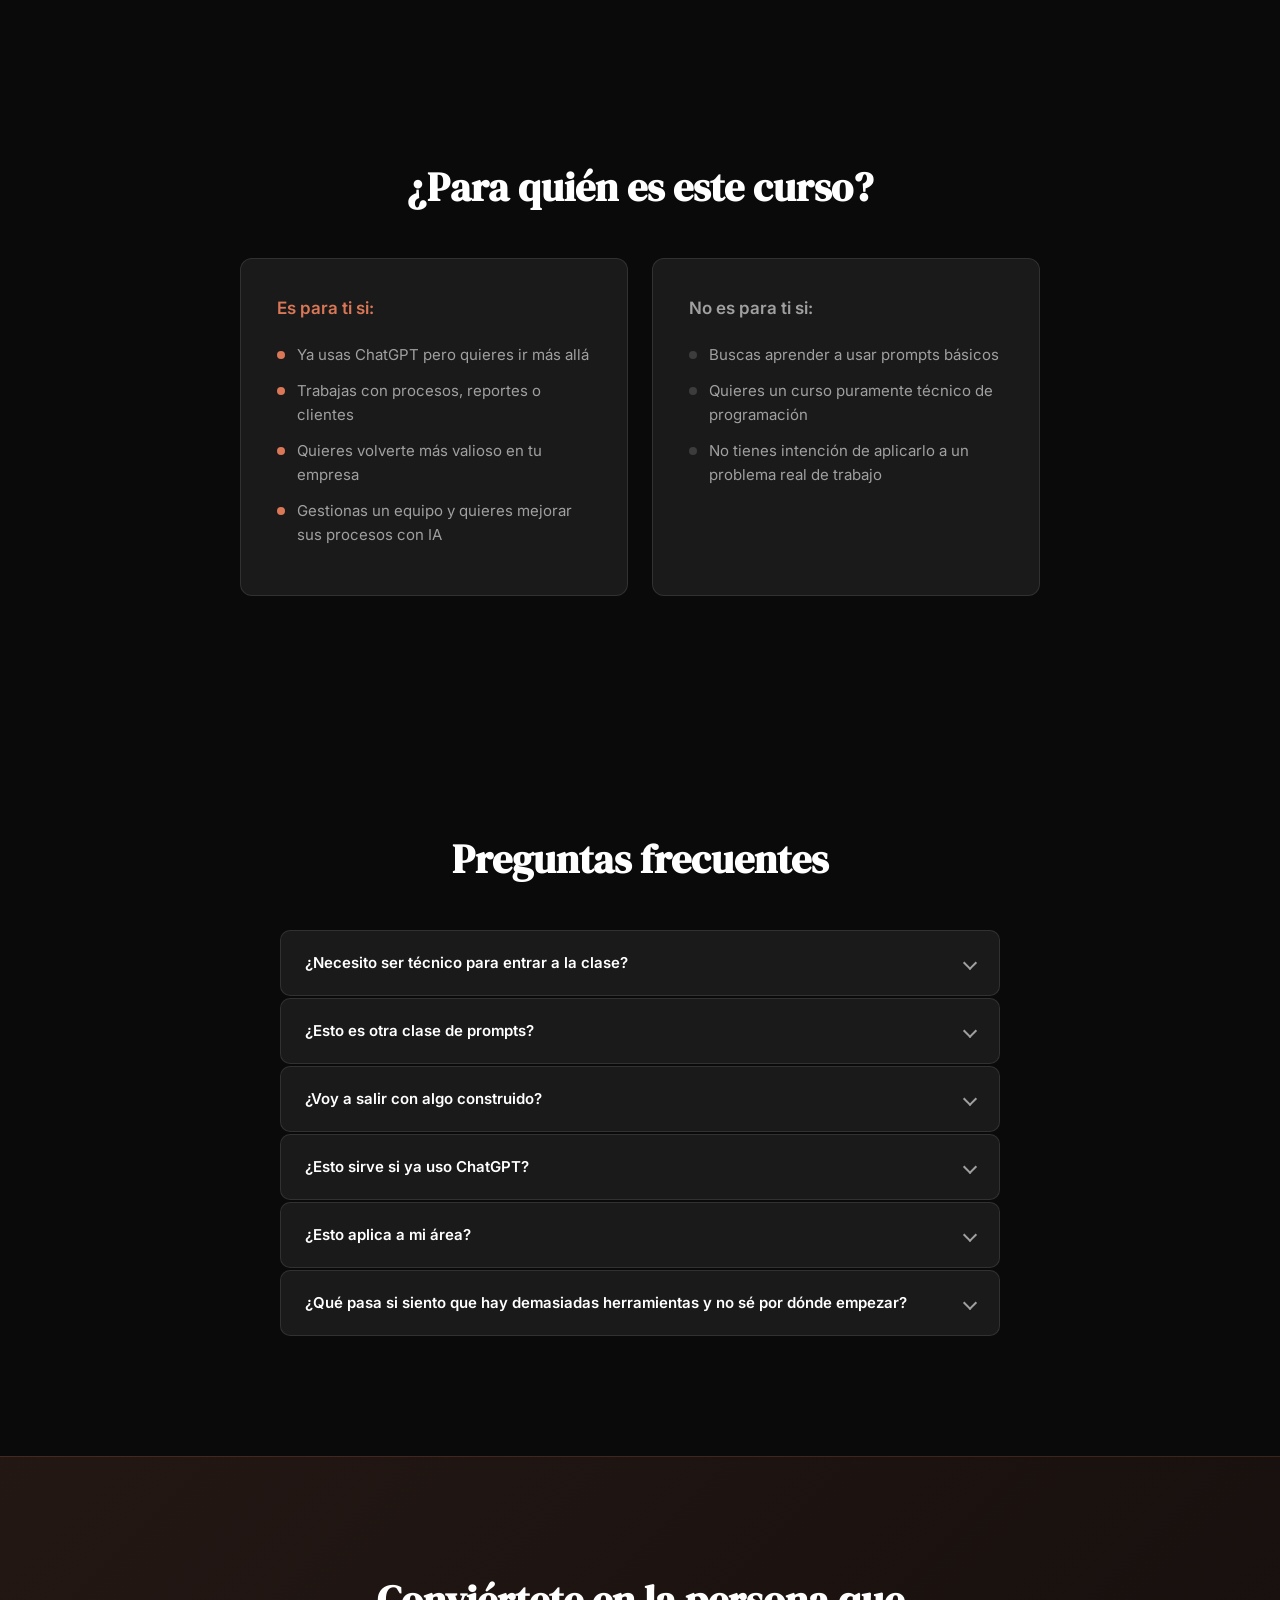
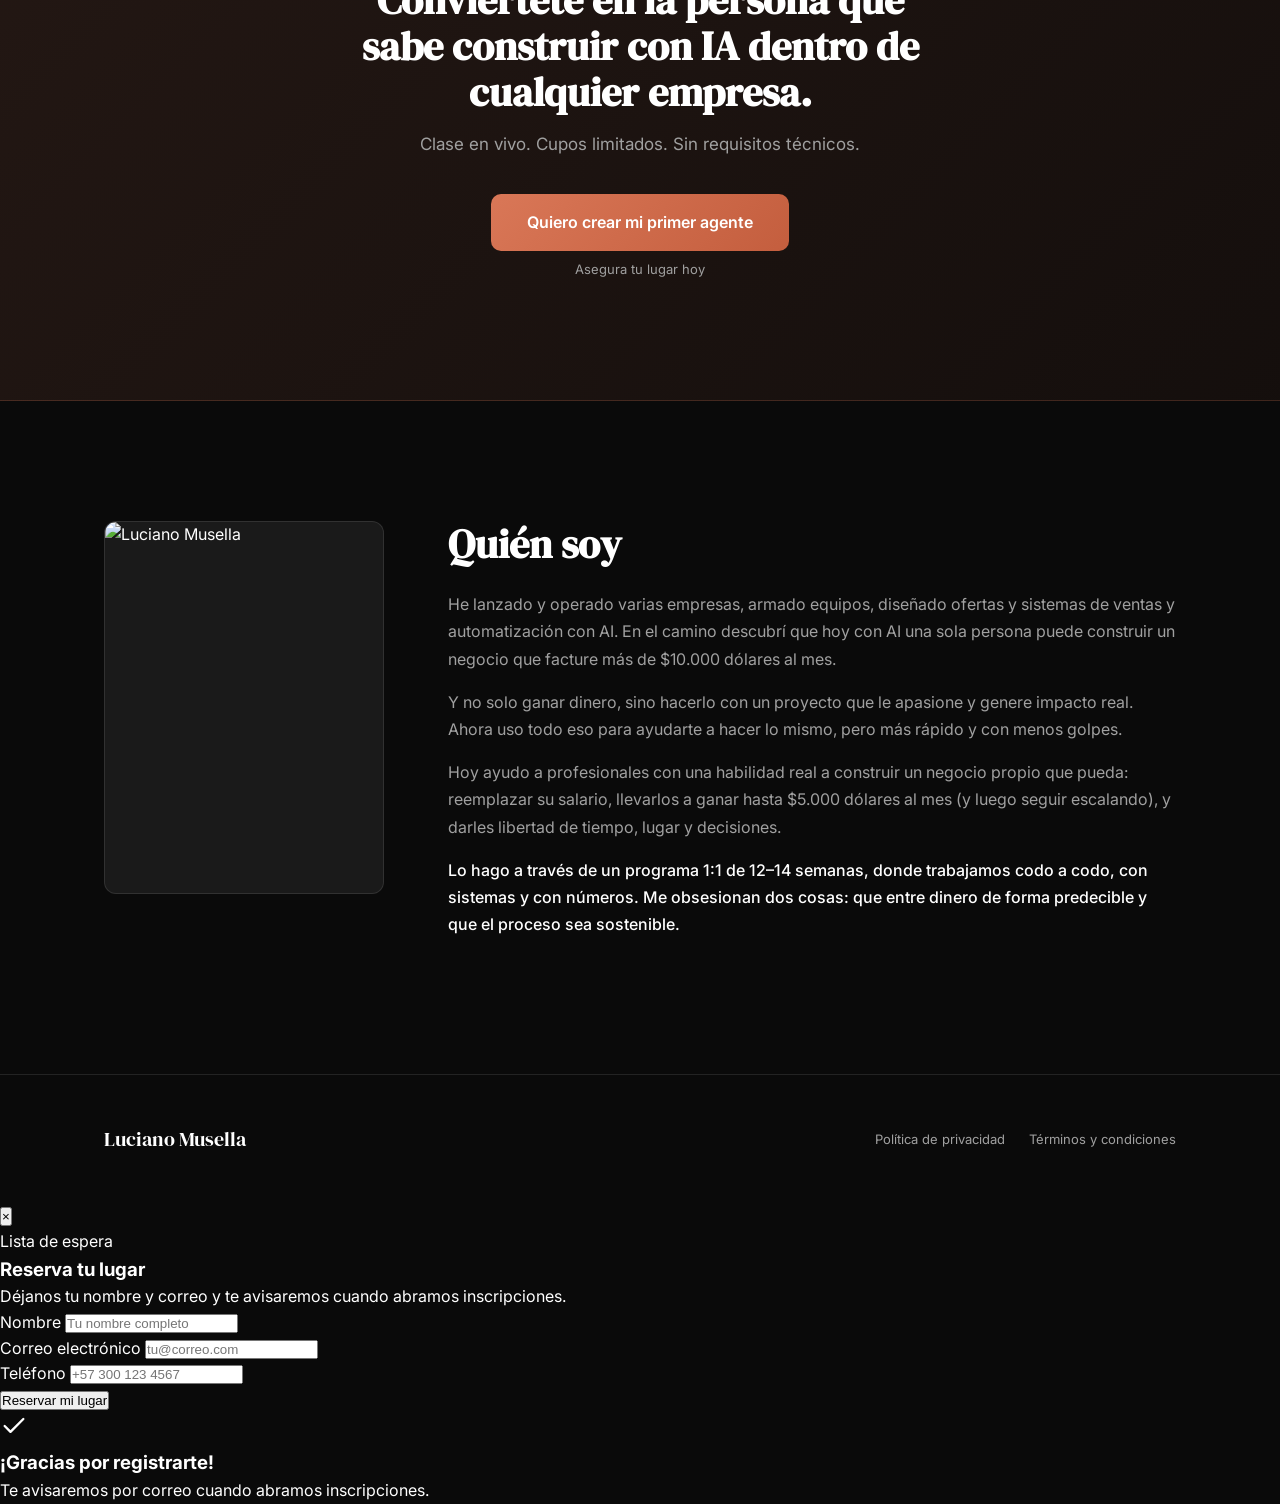
==== commit 562c2f45: "Implementación modal + Invitación Whatsapp" ====
--- a/index.html
+++ b/index.html
@@ -9,6 +9,21 @@
   <link rel="preconnect" href="https://fonts.gstatic.com" crossorigin>
   <link href="https://fonts.googleapis.com/css2?family=DM+Serif+Display&family=Inter:wght@400;500;600;700&display=swap" rel="stylesheet">
   <link rel="stylesheet" href="styles.css">
+  <!-- Meta Pixel -->
+  <script>
+    !function(f,b,e,v,n,t,s)
+    {if(f.fbq)return;n=f.fbq=function(){n.callMethod?
+    n.callMethod.apply(n,arguments):n.queue.push(arguments)};
+    if(!f._fbq)f._fbq=n;n.push=n;n.loaded=!0;n.version='2.0';
+    n.queue=[];t=b.createElement(e);t.async=!0;
+    t.src=v;s=b.getElementsByTagName(e)[0];
+    s.parentNode.insertBefore(t,s)}(window, document,'script',
+    'https://connect.facebook.net/en_US/fbevents.js');
+    fbq('init', '997300713288599');
+    fbq('track', 'PageView');
+  </script>
+  <noscript><img height="1" width="1" style="display:none"
+    src="https://www.facebook.com/tr?id=997300713288599&ev=PageView&noscript=1"/></noscript>
   <!-- Google tag (gtag.js) -->
   <script async src="https://www.googletagmanager.com/gtag/js?id=G-ZDEX9P7GJ1"></script>
   <script>
@@ -446,8 +461,8 @@
             <polyline points="20 6 9 17 4 12"/>
           </svg>
         </div>
-        <h3 class="modal__success-title">Est&aacute;s en la lista</h3>
-        <p class="modal__success-text">Te avisaremos por correo cuando abramos inscripciones. Gracias por tu inter&eacute;s.</p>
+        <h3 class="modal__success-title">&iexcl;Gracias por registrarte!</h3>
+        <p class="modal__success-text">Te avisaremos por correo cuando abramos inscripciones.</p>
       </div>
     </div>
   </div>
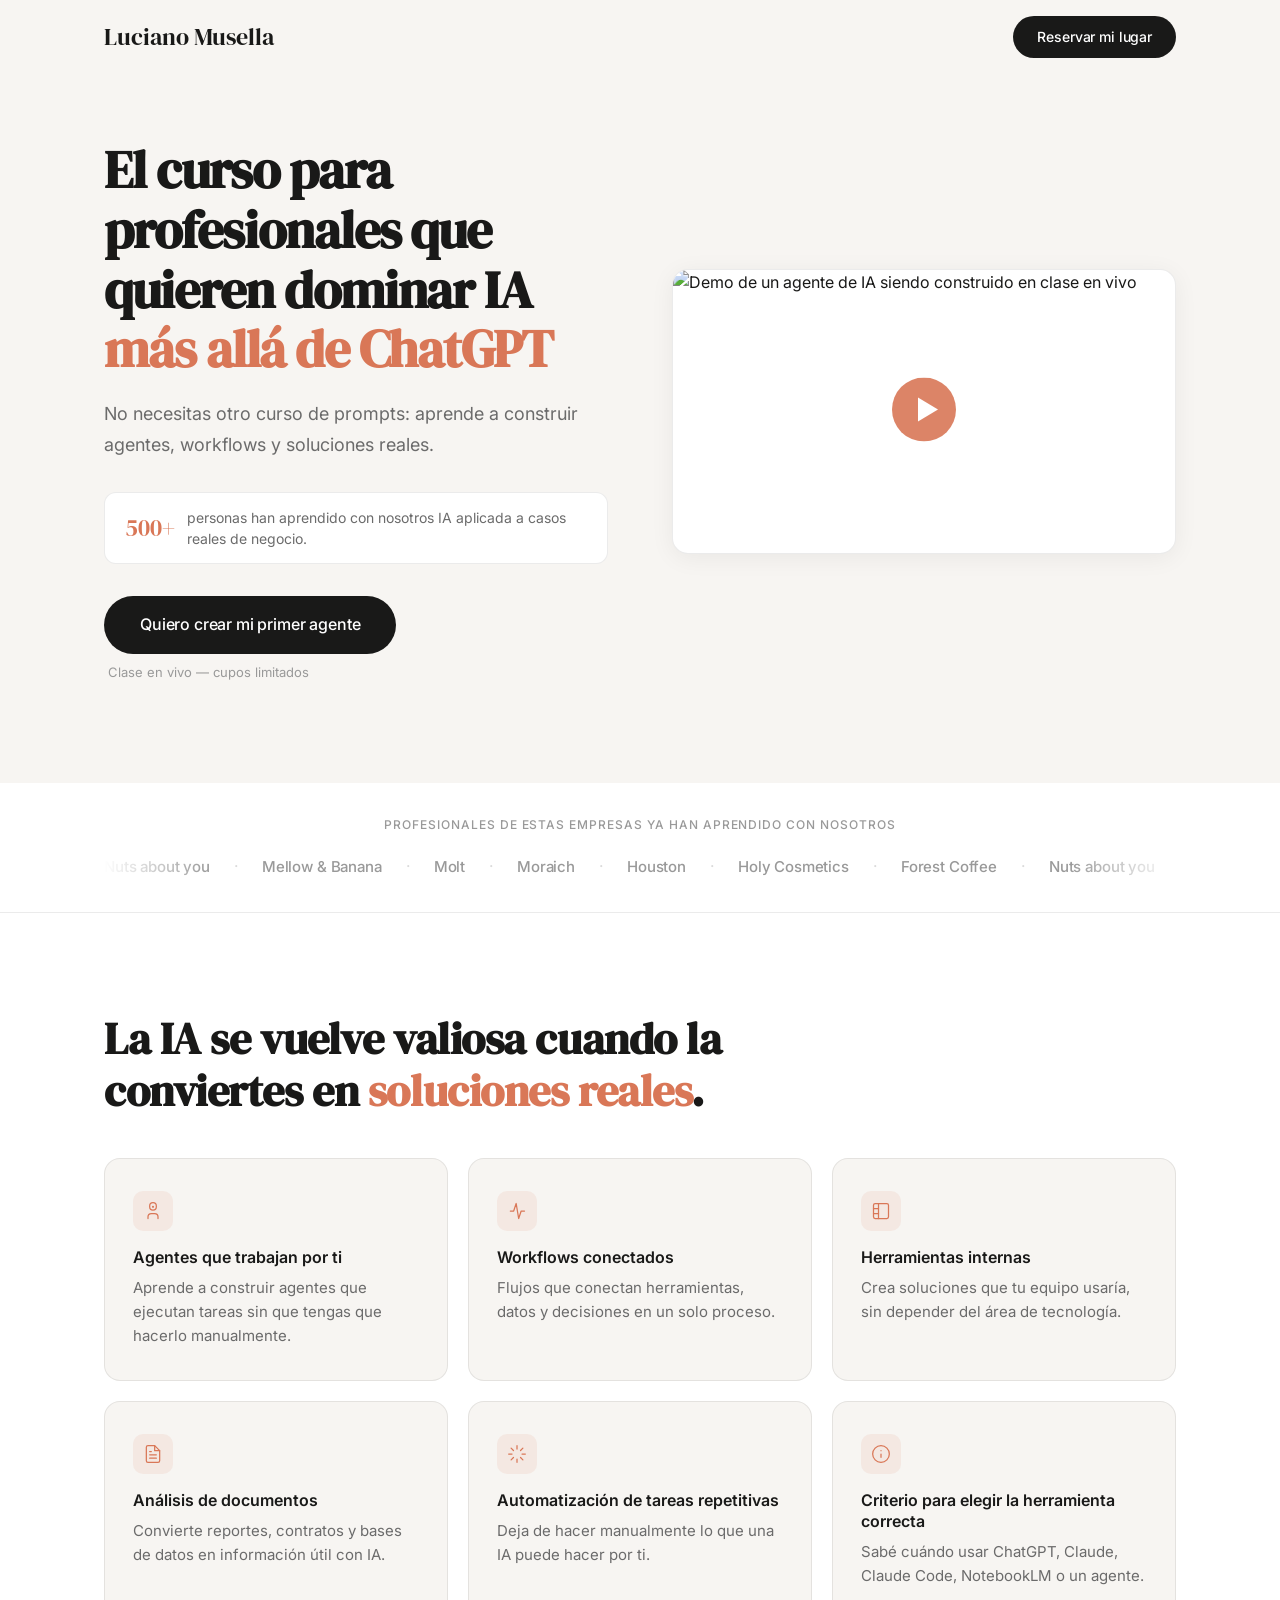
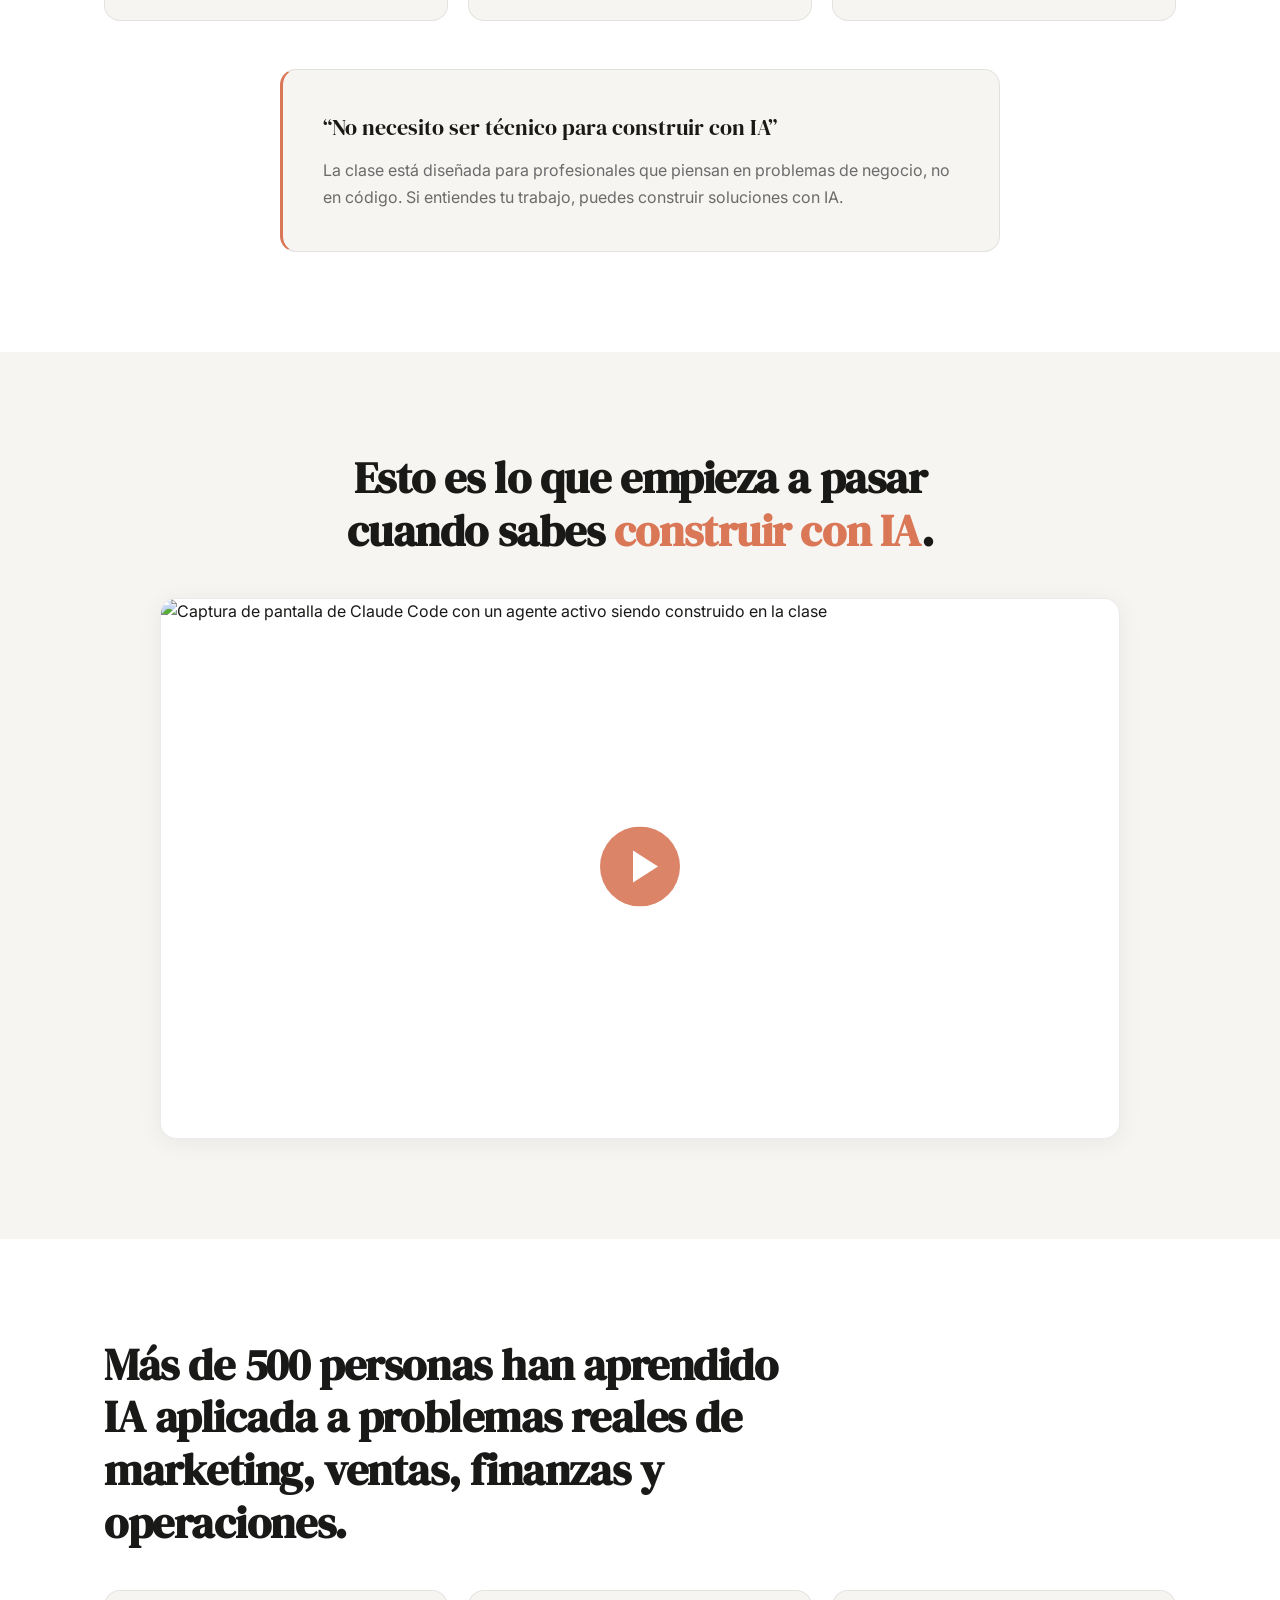
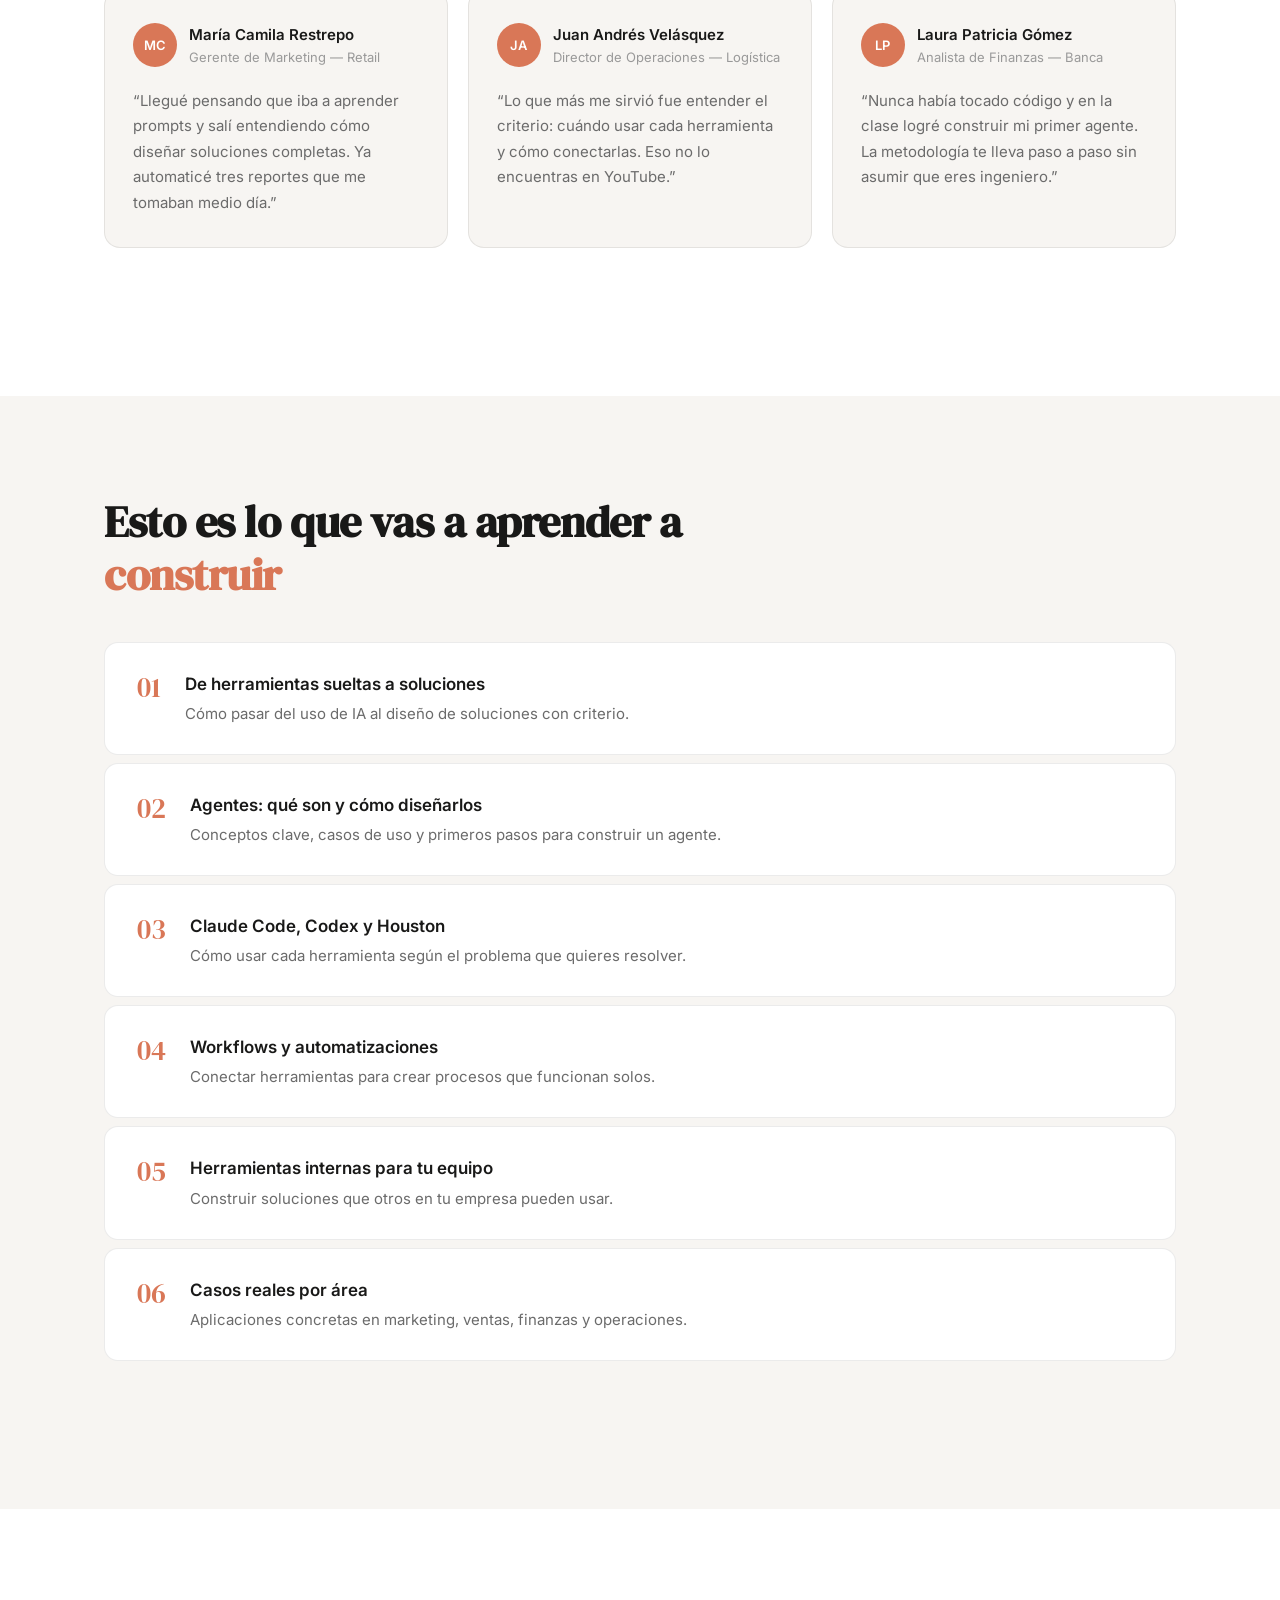
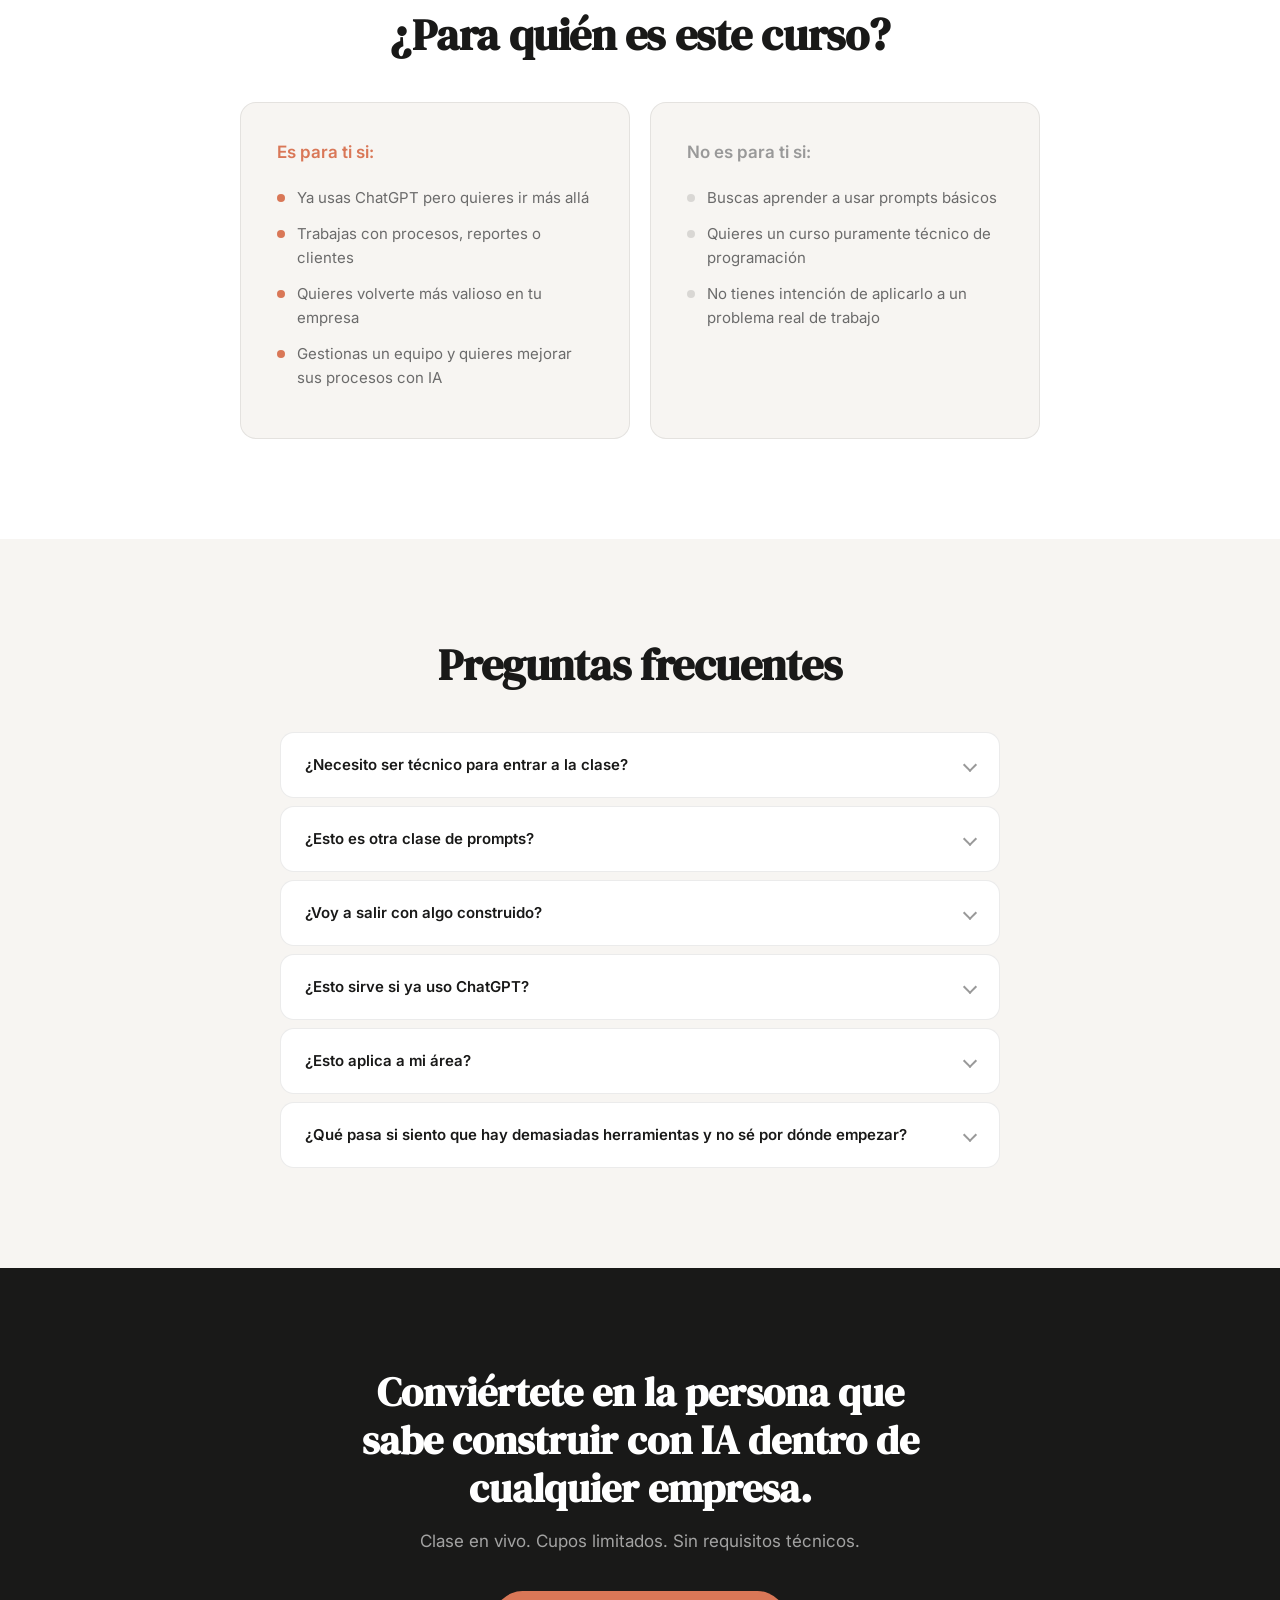
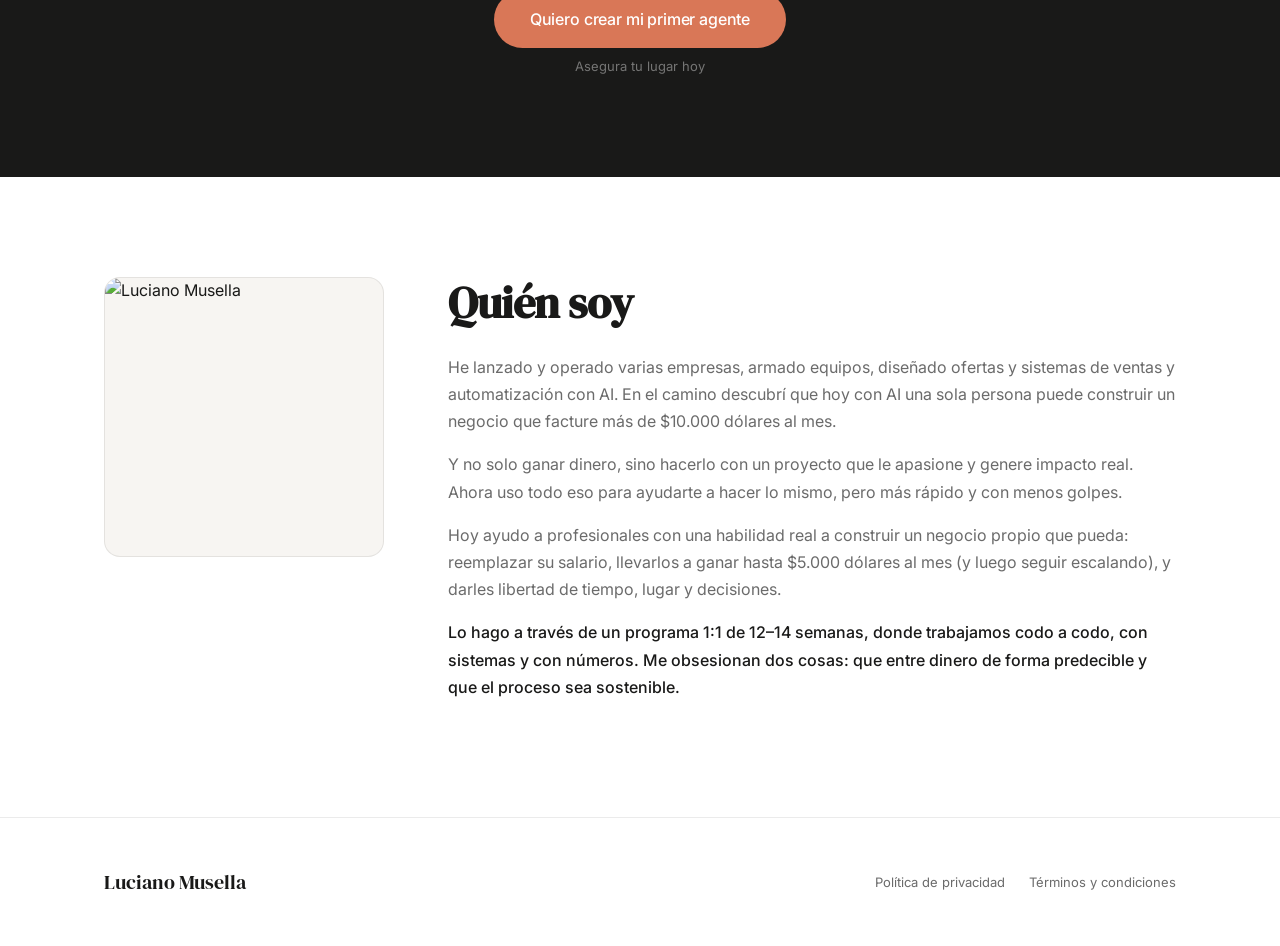
==== commit b2dab68e: "Update formulario de envío" ====
--- a/index.html
+++ b/index.html
@@ -449,7 +449,18 @@
           </div>
           <div class="form-field">
             <label for="waitlistPhone">Tel&eacute;fono</label>
-            <input type="tel" id="waitlistPhone" name="phone" placeholder="+57 300 123 4567" required>
+            <div class="phone-input-wrap">
+              <button type="button" class="phone-country-btn" id="countryBtn">
+                <span id="countryFlag">🇨🇴</span>
+                <span id="countryCode">+57</span>
+                <svg width="10" height="10" viewBox="0 0 10 10" fill="none" stroke="currentColor" stroke-width="1.5" stroke-linecap="round"><polyline points="2,4 5,7 8,4"/></svg>
+              </button>
+              <input type="tel" id="waitlistPhone" name="phone" placeholder="300 123 4567" required>
+              <div class="phone-dropdown" id="countryDropdown">
+                <input type="text" class="phone-dropdown__search" id="countrySearch" placeholder="Buscar pa&iacute;s...">
+                <ul class="phone-dropdown__list" id="countryList"></ul>
+              </div>
+            </div>
           </div>
           <div class="modal__error" id="formError"></div>
           <button type="submit" class="modal__submit" id="submitBtn">Reservar mi lugar</button>
--- a/styles.css
+++ b/styles.css
@@ -2,22 +2,25 @@
    VARIABLES & RESET
    ======================================== */
 :root {
-  --color-bg: #0A0A0A;
-  --color-surface: #1A1A1A;
+  --color-bg: #FFFFFF;
+  --color-surface: #F7F5F2;
+  --color-surface-alt: #EFECE8;
   --color-accent: #D97757;
   --color-accent-hover: #C45E3E;
-  --color-accent-soft: #F0C9B4;
-  --color-text-primary: #FFFFFF;
-  --color-text-secondary: #A0A0A0;
-  --color-border: rgba(255, 255, 255, 0.1);
-  --color-gradient: linear-gradient(135deg, #D97757, #C45E3E);
+  --color-accent-soft: rgba(217, 119, 87, 0.1);
+  --color-text-primary: #191918;
+  --color-text-secondary: #6B6B6B;
+  --color-text-tertiary: #999999;
+  --color-border: rgba(0, 0, 0, 0.08);
+  --color-border-strong: rgba(0, 0, 0, 0.15);
 
   --font-body: 'Inter', -apple-system, BlinkMacSystemFont, sans-serif;
   --font-display: 'DM Serif Display', Georgia, serif;
 
   --container-max: 1120px;
-  --section-pad: 120px;
-  --section-pad-mobile: 72px;
+  --container-narrow: 720px;
+  --section-pad: 100px;
+  --section-pad-mobile: 56px;
 }
 
 *,
@@ -74,17 +77,18 @@
 
 .section-title {
   font-family: var(--font-display);
-  font-size: clamp(1.75rem, 4vw, 2.5rem);
-  line-height: 1.15;
-  margin-bottom: 48px;
-  max-width: 720px;
-}
-
-/* Scroll animation */
+  font-size: clamp(1.75rem, 4vw, 2.75rem);
+  line-height: 1.2;
+  margin-bottom: 40px;
+  max-width: var(--container-narrow);
+  color: var(--color-text-primary);
+  letter-spacing: -0.01em;
+}
+
 .fade-in {
   opacity: 0;
-  transform: translateY(24px);
-  transition: opacity 0.6s ease, transform 0.6s ease;
+  transform: translateY(20px);
+  transition: opacity 0.7s cubic-bezier(0.16, 1, 0.3, 1), transform 0.7s cubic-bezier(0.16, 1, 0.3, 1);
 }
 
 .fade-in.visible {
@@ -100,30 +104,39 @@
   align-items: center;
   justify-content: center;
   font-family: var(--font-body);
-  font-weight: 600;
+  font-weight: 500;
   font-size: 0.9375rem;
   border: none;
-  border-radius: 8px;
+  border-radius: 100px;
   cursor: pointer;
-  transition: background-color 0.2s ease, transform 0.15s ease;
+  transition: all 0.2s ease;
   text-align: center;
+  letter-spacing: -0.01em;
 }
 
 .btn--primary {
-  background: var(--color-gradient);
+  background: var(--color-text-primary);
   color: #fff;
   padding: 12px 28px;
 }
 
 .btn--primary:hover {
-  background: var(--color-accent-hover);
-  transform: translateY(-1px);
+  background: #333;
 }
 
 .btn--large {
   padding: 16px 36px;
   font-size: 1rem;
-  border-radius: 10px;
+}
+
+.btn--accent {
+  background: var(--color-accent);
+  color: #fff;
+  padding: 12px 28px;
+}
+
+.btn--accent:hover {
+  background: var(--color-accent-hover);
 }
 
 /* ========================================
@@ -137,11 +150,11 @@
   z-index: 1000;
   padding: 16px 0;
   background: transparent;
-  transition: background-color 0.3s ease, backdrop-filter 0.3s ease;
+  transition: background-color 0.3s ease, backdrop-filter 0.3s ease, border-color 0.3s ease;
 }
 
 .navbar.scrolled {
-  background: rgba(10, 10, 10, 0.92);
+  background: rgba(255, 255, 255, 0.92);
   backdrop-filter: blur(12px);
   -webkit-backdrop-filter: blur(12px);
   border-bottom: 1px solid var(--color-border);
@@ -189,22 +202,8 @@
 .hero {
   padding-top: 140px;
   padding-bottom: var(--section-pad);
-  background: linear-gradient(180deg, #0D0D0D 0%, var(--color-bg) 100%);
+  background: var(--color-surface);
   position: relative;
-  overflow: hidden;
-}
-
-.hero::before {
-  content: '';
-  position: absolute;
-  top: 0;
-  left: 0;
-  right: 0;
-  bottom: 0;
-  background-image:
-    radial-gradient(circle at 20% 50%, rgba(217, 119, 87, 0.03) 0%, transparent 50%),
-    radial-gradient(circle at 80% 20%, rgba(217, 119, 87, 0.02) 0%, transparent 50%);
-  pointer-events: none;
 }
 
 .hero__inner {
@@ -217,9 +216,11 @@
 
 .hero__title {
   font-family: var(--font-display);
-  font-size: clamp(2rem, 5vw, 3.125rem);
+  font-size: clamp(2rem, 5vw, 3.25rem);
   line-height: 1.15;
   margin-bottom: 20px;
+  letter-spacing: -0.02em;
+  color: var(--color-text-primary);
 }
 
 .hero__subtitle {
@@ -234,10 +235,10 @@
   display: flex;
   align-items: center;
   gap: 12px;
-  padding: 12px 20px;
-  background: var(--color-surface);
+  padding: 14px 20px;
+  background: var(--color-bg);
   border: 1px solid var(--color-border);
-  border-radius: 10px;
+  border-radius: 12px;
   margin-bottom: 32px;
 }
 
@@ -263,17 +264,18 @@
 
 .hero__cta-sub {
   font-size: 0.8125rem;
-  color: var(--color-text-secondary);
+  color: var(--color-text-tertiary);
   padding-left: 4px;
 }
 
 /* Video placeholder */
 .video-placeholder {
   position: relative;
-  border-radius: 12px;
+  border-radius: 16px;
   overflow: hidden;
   border: 1px solid var(--color-border);
-  background: var(--color-surface);
+  background: var(--color-bg);
+  box-shadow: 0 4px 24px rgba(0, 0, 0, 0.06);
 }
 
 .video-inner {
@@ -312,42 +314,55 @@
    LOGOS
    ======================================== */
 .logos {
-  padding: 48px 0;
-  border-top: 1px solid var(--color-border);
+  padding: 32px 0;
   border-bottom: 1px solid var(--color-border);
+  background: var(--color-bg);
+  overflow: hidden;
 }
 
 .logos__intro {
   text-align: center;
-  font-size: 0.875rem;
-  color: var(--color-text-secondary);
-  margin-bottom: 32px;
+  font-size: 0.75rem;
+  color: var(--color-text-tertiary);
+  margin-bottom: 20px;
   text-transform: uppercase;
-  letter-spacing: 0.05em;
-}
-
-.logos__grid {
-  display: flex;
-  align-items: center;
-  justify-content: center;
-  gap: 48px;
-  flex-wrap: wrap;
-}
-
-.logos__item {
-  opacity: 0.4;
-  transition: opacity 0.2s ease;
-  flex-shrink: 0;
-}
-
-.logos__item:hover {
-  opacity: 0.7;
-}
-
-.logos__item svg {
-  width: 120px;
-  height: 32px;
-  color: var(--color-text-secondary);
+  letter-spacing: 0.08em;
+  font-weight: 500;
+}
+
+.logos__marquee {
+  position: relative;
+  width: 100%;
+  overflow: hidden;
+  mask-image: linear-gradient(to right, transparent, black 10%, black 90%, transparent);
+  -webkit-mask-image: linear-gradient(to right, transparent, black 10%, black 90%, transparent);
+}
+
+.logos__track {
+  display: flex;
+  align-items: center;
+  gap: 0;
+  width: max-content;
+  animation: marquee 25s linear infinite;
+}
+
+.logos__name {
+  font-size: 0.9375rem;
+  font-weight: 500;
+  color: var(--color-text-tertiary);
+  white-space: nowrap;
+  letter-spacing: -0.01em;
+}
+
+.logos__sep {
+  color: var(--color-border-strong);
+  margin: 0 24px;
+  font-size: 1rem;
+}
+
+@keyframes marquee {
+  0% { transform: translateX(0); }
+  100% { transform: translateX(-50%); }
 }
 
 /* ========================================
@@ -355,39 +370,48 @@
    ======================================== */
 .features {
   padding: var(--section-pad) 0;
+  background: var(--color-bg);
 }
 
 .features__grid {
   display: grid;
   grid-template-columns: repeat(3, 1fr);
-  gap: 24px;
+  gap: 20px;
   margin-bottom: 48px;
 }
 
 .feature-card {
-  padding: 32px;
+  padding: 32px 28px;
   background: var(--color-surface);
   border: 1px solid var(--color-border);
-  border-radius: 12px;
-  transition: border-color 0.2s ease, transform 0.2s ease;
+  border-radius: 16px;
+  transition: border-color 0.25s ease, box-shadow 0.25s ease;
 }
 
 .feature-card:hover {
-  border-color: rgba(217, 119, 87, 0.3);
-  transform: translateY(-2px);
+  border-color: var(--color-border-strong);
+  box-shadow: 0 2px 12px rgba(0, 0, 0, 0.04);
 }
 
 .feature-card__icon {
   color: var(--color-accent);
   margin-bottom: 16px;
+  width: 40px;
+  height: 40px;
+  display: flex;
+  align-items: center;
+  justify-content: center;
+  background: var(--color-accent-soft);
+  border-radius: 10px;
 }
 
 .feature-card__title {
   font-family: var(--font-body);
   font-weight: 600;
-  font-size: 1.0625rem;
+  font-size: 1rem;
   margin-bottom: 8px;
   line-height: 1.3;
+  color: var(--color-text-primary);
 }
 
 .feature-card__desc {
@@ -398,20 +422,20 @@
 
 /* Objection card */
 .objection-card {
-  max-width: 720px;
+  max-width: var(--container-narrow);
   margin: 0 auto;
   padding: 40px;
   background: var(--color-surface);
   border: 1px solid var(--color-border);
   border-left: 3px solid var(--color-accent);
-  border-radius: 12px;
+  border-radius: 16px;
 }
 
 .objection-card__quote {
   font-family: var(--font-display);
   font-size: 1.375rem;
   margin-bottom: 12px;
-  color: var(--color-accent-soft);
+  color: var(--color-text-primary);
 }
 
 .objection-card__text {
@@ -425,6 +449,7 @@
    ======================================== */
 .demo {
   padding: var(--section-pad) 0;
+  background: var(--color-surface);
 }
 
 .demo .section-title {
@@ -438,20 +463,21 @@
    ======================================== */
 .testimonials {
   padding: var(--section-pad) 0;
+  background: var(--color-bg);
 }
 
 .testimonials__grid {
   display: grid;
   grid-template-columns: repeat(3, 1fr);
-  gap: 24px;
+  gap: 20px;
   margin-bottom: 48px;
 }
 
 .testimonial-card {
-  padding: 32px;
+  padding: 32px 28px;
   background: var(--color-surface);
   border: 1px solid var(--color-border);
-  border-radius: 12px;
+  border-radius: 16px;
 }
 
 .testimonial-card__header {
@@ -465,24 +491,26 @@
   width: 44px;
   height: 44px;
   border-radius: 50%;
-  background: var(--color-gradient);
+  background: var(--color-accent);
   display: flex;
   align-items: center;
   justify-content: center;
   font-weight: 600;
-  font-size: 0.875rem;
+  font-size: 0.8125rem;
   color: #fff;
   flex-shrink: 0;
+  letter-spacing: 0.02em;
 }
 
 .testimonial-card__name {
   font-weight: 600;
   font-size: 0.9375rem;
+  color: var(--color-text-primary);
 }
 
 .testimonial-card__role {
   font-size: 0.8125rem;
-  color: var(--color-text-secondary);
+  color: var(--color-text-tertiary);
 }
 
 .testimonial-card__quote {
@@ -495,7 +523,7 @@
 .testimonials .img-placeholder {
   max-width: 960px;
   margin: 0 auto;
-  border-radius: 12px;
+  border-radius: 16px;
   overflow: hidden;
   border: 1px solid var(--color-border);
 }
@@ -505,12 +533,13 @@
    ======================================== */
 .curriculum {
   padding: var(--section-pad) 0;
+  background: var(--color-surface);
 }
 
 .curriculum__list {
   display: flex;
   flex-direction: column;
-  gap: 2px;
+  gap: 8px;
   margin-bottom: 48px;
 }
 
@@ -519,14 +548,15 @@
   align-items: flex-start;
   gap: 24px;
   padding: 28px 32px;
-  background: var(--color-surface);
+  background: var(--color-bg);
   border: 1px solid var(--color-border);
-  border-radius: 10px;
-  transition: border-color 0.2s ease;
+  border-radius: 14px;
+  transition: border-color 0.25s ease, box-shadow 0.25s ease;
 }
 
 .curriculum__item:hover {
-  border-color: rgba(217, 119, 87, 0.3);
+  border-color: var(--color-border-strong);
+  box-shadow: 0 2px 12px rgba(0, 0, 0, 0.04);
 }
 
 .curriculum__number {
@@ -542,6 +572,7 @@
   font-weight: 600;
   font-size: 1.0625rem;
   margin-bottom: 4px;
+  color: var(--color-text-primary);
 }
 
 .curriculum__desc {
@@ -553,7 +584,7 @@
 .curriculum .img-placeholder {
   max-width: 960px;
   margin: 0 auto;
-  border-radius: 12px;
+  border-radius: 16px;
   overflow: hidden;
   border: 1px solid var(--color-border);
 }
@@ -563,6 +594,7 @@
    ======================================== */
 .audience {
   padding: var(--section-pad) 0;
+  background: var(--color-bg);
 }
 
 .audience .section-title {
@@ -574,14 +606,14 @@
 .audience__grid {
   display: grid;
   grid-template-columns: 1fr 1fr;
-  gap: 24px;
+  gap: 20px;
   max-width: 800px;
   margin: 0 auto;
 }
 
 .audience__col {
   padding: 36px;
-  border-radius: 12px;
+  border-radius: 16px;
   border: 1px solid var(--color-border);
   background: var(--color-surface);
 }
@@ -598,7 +630,7 @@
 }
 
 .audience__heading--no {
-  color: var(--color-text-secondary);
+  color: var(--color-text-tertiary);
 }
 
 .audience__list li {
@@ -629,7 +661,7 @@
   width: 8px;
   height: 8px;
   border-radius: 50%;
-  background: rgba(255, 255, 255, 0.15);
+  background: rgba(0, 0, 0, 0.12);
 }
 
 /* ========================================
@@ -637,6 +669,7 @@
    ======================================== */
 .faq {
   padding: var(--section-pad) 0;
+  background: var(--color-surface);
 }
 
 .faq .section-title {
@@ -646,23 +679,23 @@
 }
 
 .faq__list {
-  max-width: 720px;
+  max-width: var(--container-narrow);
   margin: 0 auto;
   display: flex;
   flex-direction: column;
-  gap: 2px;
+  gap: 8px;
 }
 
 .faq__item {
-  background: var(--color-surface);
+  background: var(--color-bg);
   border: 1px solid var(--color-border);
-  border-radius: 10px;
+  border-radius: 14px;
   overflow: hidden;
   transition: border-color 0.2s ease;
 }
 
 .faq__item[open] {
-  border-color: rgba(217, 119, 87, 0.3);
+  border-color: var(--color-border-strong);
 }
 
 .faq__question {
@@ -676,6 +709,7 @@
   list-style: none;
   user-select: none;
   transition: color 0.2s ease;
+  color: var(--color-text-primary);
 }
 
 .faq__question::-webkit-details-marker {
@@ -686,8 +720,8 @@
   content: '';
   width: 10px;
   height: 10px;
-  border-right: 2px solid var(--color-text-secondary);
-  border-bottom: 2px solid var(--color-text-secondary);
+  border-right: 2px solid var(--color-text-tertiary);
+  border-bottom: 2px solid var(--color-text-tertiary);
   transform: rotate(45deg);
   flex-shrink: 0;
   margin-left: 16px;
@@ -717,9 +751,8 @@
    ======================================== */
 .cta-section {
   padding: var(--section-pad) 0;
-  background: linear-gradient(135deg, rgba(217, 119, 87, 0.12) 0%, rgba(196, 94, 62, 0.06) 100%);
-  border-top: 1px solid rgba(217, 119, 87, 0.2);
-  border-bottom: 1px solid rgba(217, 119, 87, 0.2);
+  background: var(--color-text-primary);
+  color: #fff;
 }
 
 .cta-section__inner {
@@ -731,13 +764,14 @@
 .cta-section__title {
   font-family: var(--font-display);
   font-size: clamp(1.75rem, 4vw, 2.5rem);
-  line-height: 1.15;
+  line-height: 1.2;
   margin-bottom: 16px;
+  color: #fff;
 }
 
 .cta-section__subtitle {
   font-size: 1.0625rem;
-  color: var(--color-text-secondary);
+  color: rgba(255, 255, 255, 0.6);
   margin-bottom: 36px;
 }
 
@@ -746,11 +780,20 @@
   flex-direction: column;
   align-items: center;
   gap: 8px;
+}
+
+.cta-section__action .btn--primary {
+  background: var(--color-accent);
+  color: #fff;
+}
+
+.cta-section__action .btn--primary:hover {
+  background: var(--color-accent-hover);
 }
 
 .cta-section__sub {
   font-size: 0.8125rem;
-  color: var(--color-text-secondary);
+  color: rgba(255, 255, 255, 0.4);
 }
 
 /* ========================================
@@ -758,6 +801,7 @@
    ======================================== */
 .founder {
   padding: var(--section-pad) 0;
+  background: var(--color-bg);
 }
 
 .founder__inner {
@@ -768,7 +812,7 @@
 }
 
 .founder__photo {
-  border-radius: 12px;
+  border-radius: 16px;
   overflow: hidden;
   border: 1px solid var(--color-border);
   background: var(--color-surface);
@@ -777,7 +821,7 @@
 .founder__photo img {
   width: 100%;
   height: auto;
-  aspect-ratio: 3 / 4;
+  aspect-ratio: 1 / 1;
   object-fit: cover;
 }
 
@@ -806,11 +850,12 @@
 .founder__name {
   font-weight: 600;
   font-size: 1rem;
+  color: var(--color-text-primary);
 }
 
 .founder__company {
   font-size: 0.875rem;
-  color: var(--color-text-secondary);
+  color: var(--color-text-tertiary);
   margin-top: 4px;
 }
 
@@ -820,6 +865,7 @@
 .footer {
   padding: 48px 0;
   border-top: 1px solid var(--color-border);
+  background: var(--color-bg);
 }
 
 .footer__inner {
@@ -831,11 +877,12 @@
 .footer__logo {
   font-family: var(--font-display);
   font-size: 1.25rem;
+  color: var(--color-text-primary);
 }
 
 .footer__company {
   font-size: 0.8125rem;
-  color: var(--color-text-secondary);
+  color: var(--color-text-tertiary);
   margin-top: 4px;
 }
 
@@ -855,11 +902,315 @@
 }
 
 /* ========================================
+   WAITLIST MODAL
+   ======================================== */
+.modal-overlay {
+  display: none;
+  position: fixed;
+  inset: 0;
+  z-index: 2000;
+  background: rgba(0, 0, 0, 0.5);
+  backdrop-filter: blur(4px);
+  -webkit-backdrop-filter: blur(4px);
+  align-items: center;
+  justify-content: center;
+  padding: 24px;
+  opacity: 0;
+  transition: opacity 0.25s ease;
+}
+
+.modal-overlay.active {
+  display: flex;
+  opacity: 1;
+}
+
+.modal {
+  background: var(--color-bg);
+  border-radius: 20px;
+  padding: 48px 40px;
+  width: 100%;
+  max-width: 460px;
+  position: relative;
+  transform: translateY(16px);
+  transition: transform 0.3s cubic-bezier(0.16, 1, 0.3, 1);
+  box-shadow: 0 24px 64px rgba(0, 0, 0, 0.12);
+}
+
+.modal-overlay.active .modal {
+  transform: translateY(0);
+}
+
+.modal__close {
+  position: absolute;
+  top: 16px;
+  right: 16px;
+  width: 36px;
+  height: 36px;
+  border-radius: 50%;
+  border: none;
+  background: var(--color-surface);
+  color: var(--color-text-secondary);
+  cursor: pointer;
+  display: flex;
+  align-items: center;
+  justify-content: center;
+  transition: background 0.2s ease;
+  font-size: 1.25rem;
+  line-height: 1;
+}
+
+.modal__close:hover {
+  background: var(--color-surface-alt);
+}
+
+.modal__badge {
+  display: inline-block;
+  font-size: 0.75rem;
+  font-weight: 600;
+  text-transform: uppercase;
+  letter-spacing: 0.08em;
+  color: var(--color-accent);
+  background: var(--color-accent-soft);
+  padding: 6px 14px;
+  border-radius: 100px;
+  margin-bottom: 20px;
+}
+
+.modal__title {
+  font-family: var(--font-display);
+  font-size: 1.625rem;
+  line-height: 1.2;
+  margin-bottom: 8px;
+  color: var(--color-text-primary);
+}
+
+.modal__subtitle {
+  font-size: 0.9375rem;
+  color: var(--color-text-secondary);
+  margin-bottom: 32px;
+  line-height: 1.5;
+}
+
+.modal__form {
+  display: flex;
+  flex-direction: column;
+  gap: 16px;
+}
+
+.form-field {
+  display: flex;
+  flex-direction: column;
+  gap: 6px;
+}
+
+.form-field label {
+  font-size: 0.8125rem;
+  font-weight: 500;
+  color: var(--color-text-primary);
+}
+
+.form-field input {
+  width: 100%;
+  padding: 12px 16px;
+  font-family: var(--font-body);
+  font-size: 0.9375rem;
+  border: 1px solid var(--color-border-strong);
+  border-radius: 10px;
+  background: var(--color-bg);
+  color: var(--color-text-primary);
+  outline: none;
+  transition: border-color 0.2s ease, box-shadow 0.2s ease;
+}
+
+.form-field input::placeholder {
+  color: var(--color-text-tertiary);
+}
+
+.form-field input:focus {
+  border-color: var(--color-accent);
+  box-shadow: 0 0 0 3px var(--color-accent-soft);
+}
+
+.phone-input-wrap {
+  position: relative;
+  display: flex;
+  border: 1px solid var(--color-border-strong);
+  border-radius: 10px;
+  background: var(--color-bg);
+  transition: border-color 0.2s ease, box-shadow 0.2s ease;
+}
+
+.phone-input-wrap:focus-within {
+  border-color: var(--color-accent);
+  box-shadow: 0 0 0 3px var(--color-accent-soft);
+}
+
+.phone-input-wrap input[type="tel"] {
+  border: none;
+  background: transparent;
+  outline: none;
+  box-shadow: none;
+  flex: 1;
+  min-width: 0;
+}
+
+.phone-input-wrap input[type="tel"]:focus {
+  border: none;
+  box-shadow: none;
+}
+
+.phone-country-btn {
+  display: flex;
+  align-items: center;
+  gap: 4px;
+  padding: 0 8px 0 12px;
+  border: none;
+  background: transparent;
+  cursor: pointer;
+  font-family: var(--font-body);
+  font-size: 0.9375rem;
+  color: var(--color-text-primary);
+  white-space: nowrap;
+  border-right: 1px solid var(--color-border-strong);
+  margin-right: 4px;
+}
+
+.phone-country-btn svg {
+  opacity: 0.5;
+  margin-left: 2px;
+}
+
+.phone-dropdown {
+  display: none;
+  position: absolute;
+  top: calc(100% + 4px);
+  left: 0;
+  right: 0;
+  background: var(--color-bg);
+  border: 1px solid var(--color-border-strong);
+  border-radius: 10px;
+  box-shadow: 0 8px 24px rgba(0,0,0,0.12);
+  z-index: 100;
+  max-height: 220px;
+  overflow: hidden;
+  flex-direction: column;
+}
+
+.phone-dropdown.open {
+  display: flex;
+}
+
+.phone-dropdown__search {
+  padding: 10px 12px;
+  border: none;
+  border-bottom: 1px solid var(--color-border-strong);
+  background: transparent;
+  font-family: var(--font-body);
+  font-size: 0.875rem;
+  color: var(--color-text-primary);
+  outline: none;
+  width: 100%;
+  box-sizing: border-box;
+}
+
+.phone-dropdown__list {
+  list-style: none;
+  margin: 0;
+  padding: 4px 0;
+  overflow-y: auto;
+  flex: 1;
+}
+
+.phone-dropdown__list li {
+  display: flex;
+  align-items: center;
+  gap: 8px;
+  padding: 8px 12px;
+  font-size: 0.875rem;
+  cursor: pointer;
+  color: var(--color-text-primary);
+}
+
+.phone-dropdown__list li:hover {
+  background: var(--color-accent-soft);
+}
+
+.phone-dropdown__list li .country-dial {
+  color: var(--color-text-tertiary);
+  margin-left: auto;
+}
+
+.modal__submit {
+  width: 100%;
+  padding: 14px 24px;
+  font-family: var(--font-body);
+  font-size: 1rem;
+  font-weight: 500;
+  border: none;
+  border-radius: 100px;
+  background: var(--color-text-primary);
+  color: #fff;
+  cursor: pointer;
+  transition: background 0.2s ease;
+  margin-top: 8px;
+}
+
+.modal__submit:hover {
+  background: #333;
+}
+
+.modal__submit:disabled {
+  opacity: 0.5;
+  cursor: not-allowed;
+}
+
+.modal__success {
+  display: none;
+  text-align: center;
+  padding: 20px 0;
+}
+
+.modal__success-icon {
+  width: 56px;
+  height: 56px;
+  border-radius: 50%;
+  background: var(--color-accent-soft);
+  color: var(--color-accent);
+  display: flex;
+  align-items: center;
+  justify-content: center;
+  margin: 0 auto 20px;
+}
+
+.modal__success-title {
+  font-family: var(--font-display);
+  font-size: 1.375rem;
+  margin-bottom: 8px;
+  color: var(--color-text-primary);
+}
+
+.modal__success-text {
+  font-size: 0.9375rem;
+  color: var(--color-text-secondary);
+  line-height: 1.5;
+}
+
+.modal__error {
+  display: none;
+  font-size: 0.8125rem;
+  color: #D94444;
+  background: #FEF2F2;
+  padding: 10px 14px;
+  border-radius: 8px;
+  margin-top: 4px;
+}
+
+/* ========================================
    RESPONSIVE — TABLET (768px – 1024px)
    ======================================== */
 @media (max-width: 1024px) {
   :root {
-    --section-pad: 96px;
+    --section-pad: 80px;
   }
 
   .hero__inner {
@@ -901,7 +1252,7 @@
 
   .section-title {
     font-size: clamp(1.5rem, 6vw, 2rem);
-    margin-bottom: 36px;
+    margin-bottom: 28px;
   }
 
   /* Navbar mobile */
@@ -945,20 +1296,18 @@
   }
 
   /* Logos mobile */
-  .logos__grid {
-    gap: 24px;
-    justify-content: center;
-  }
-
-  .logos__item svg {
-    width: 100px;
-    height: 28px;
+  .logos__name {
+    font-size: 0.8125rem;
+  }
+
+  .logos__sep {
+    margin: 0 16px;
   }
 
   /* Features mobile */
   .features__grid {
     grid-template-columns: 1fr;
-    gap: 16px;
+    gap: 12px;
   }
 
   .feature-card {
@@ -976,7 +1325,7 @@
   /* Testimonials mobile */
   .testimonials__grid {
     grid-template-columns: 1fr;
-    gap: 16px;
+    gap: 12px;
   }
 
   .testimonials__grid .testimonial-card:last-child {
@@ -996,7 +1345,7 @@
   /* Audience mobile */
   .audience__grid {
     grid-template-columns: 1fr;
-    gap: 16px;
+    gap: 12px;
   }
 
   .audience__col {
@@ -1040,4 +1389,9 @@
     gap: 12px;
     align-items: center;
   }
-}
+
+  /* Modal mobile */
+  .modal {
+    padding: 36px 28px;
+  }
+}
